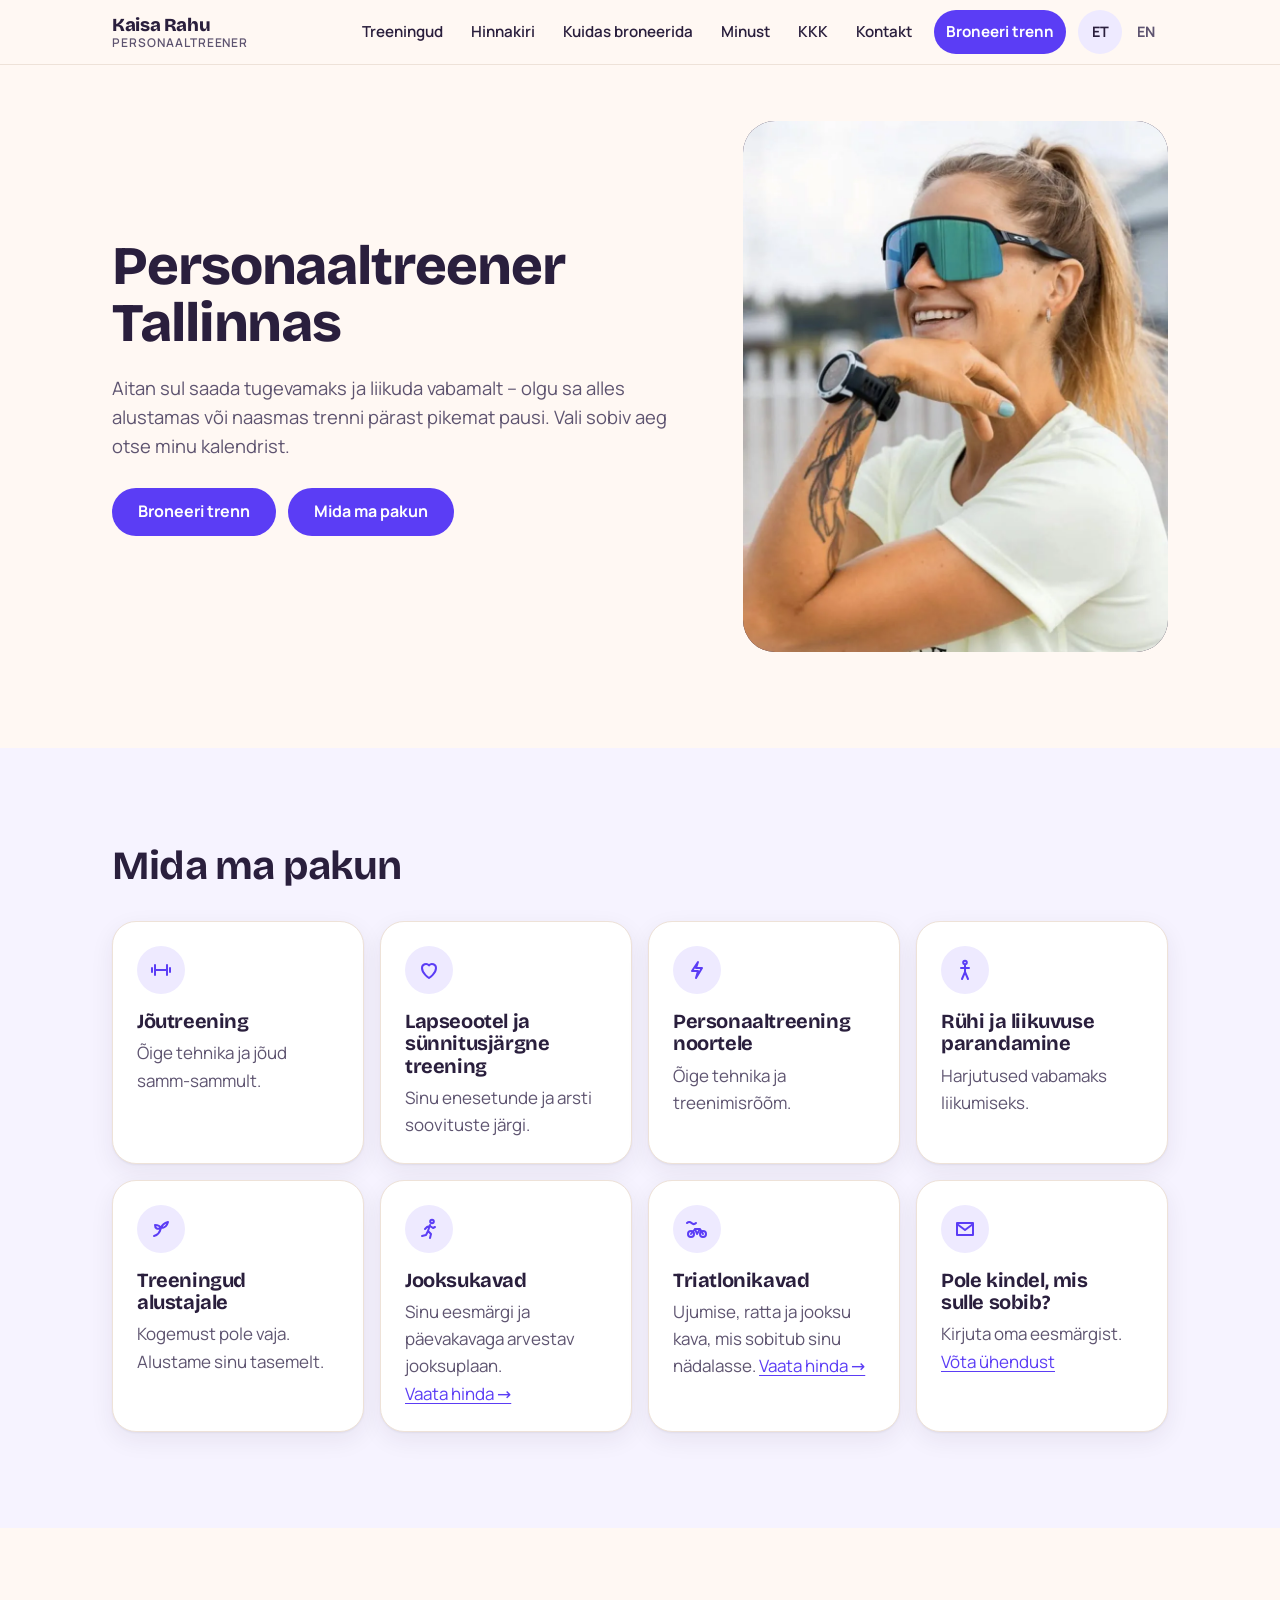
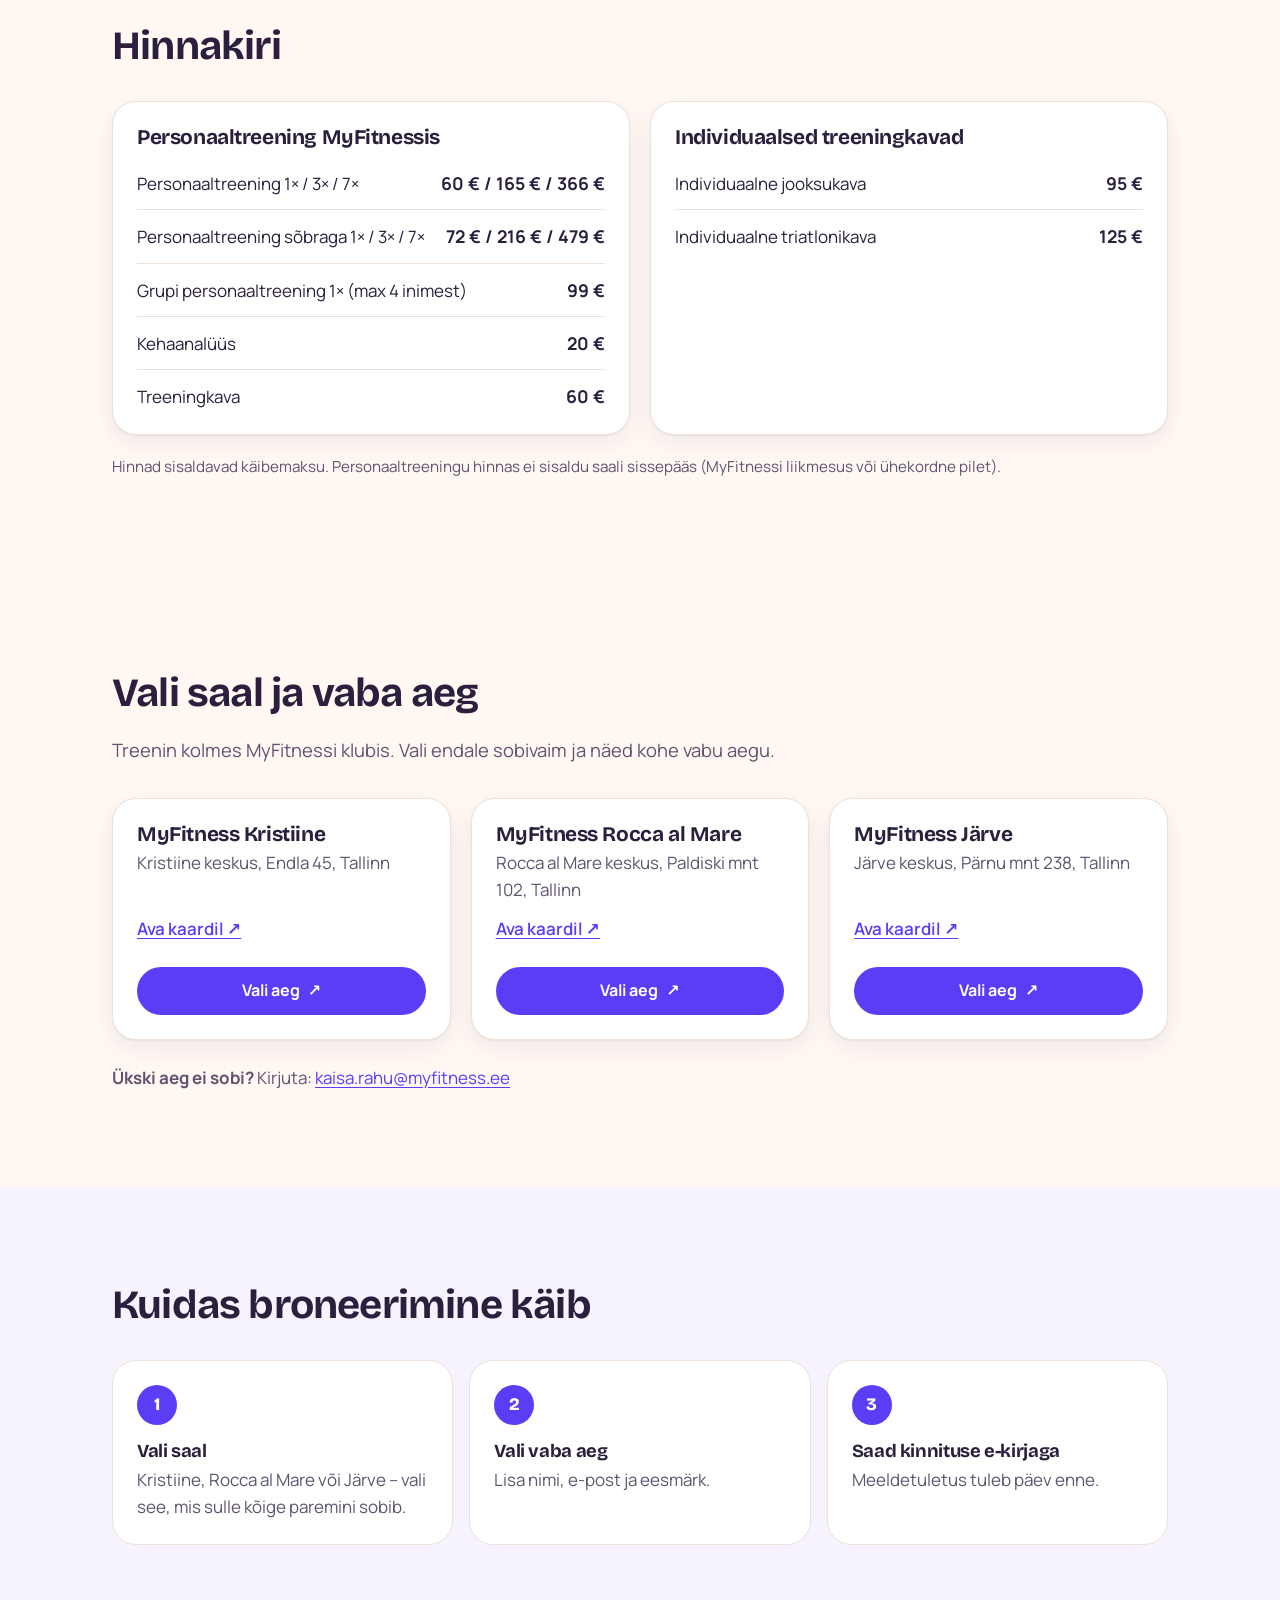
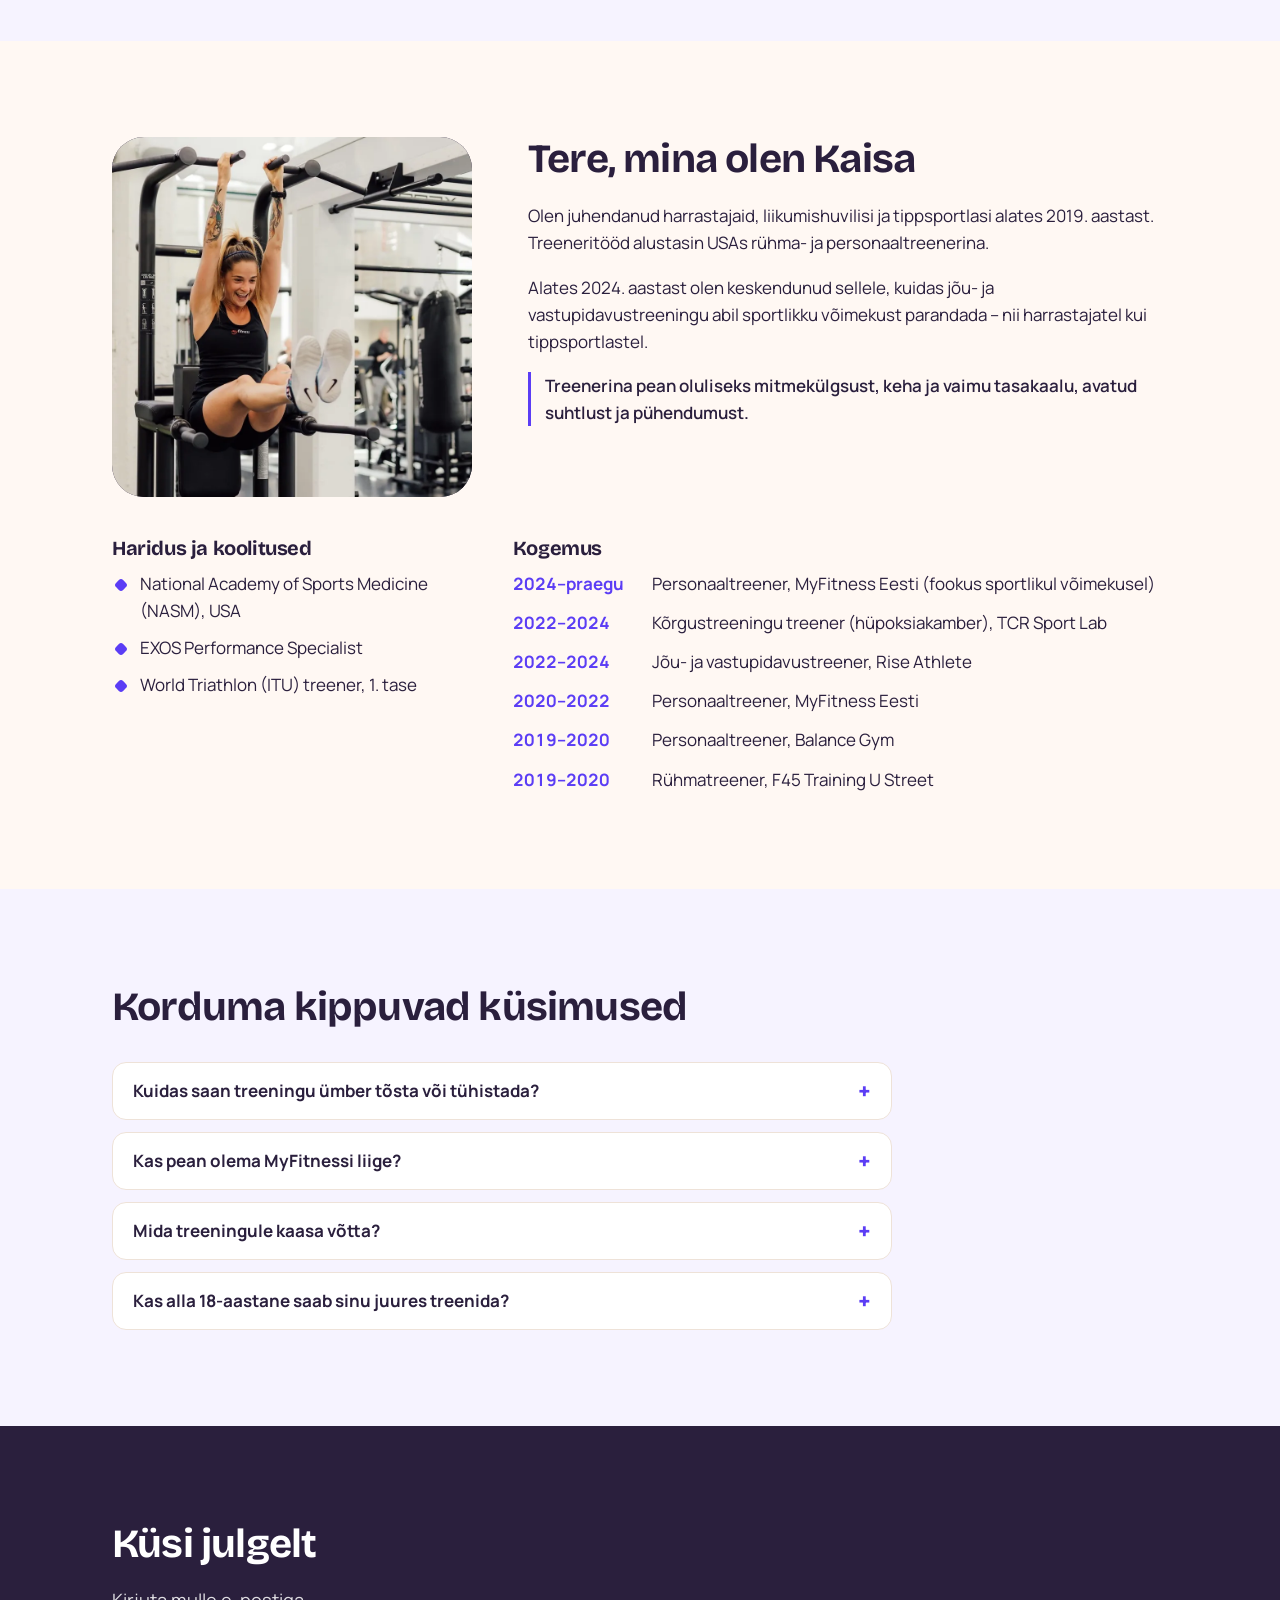
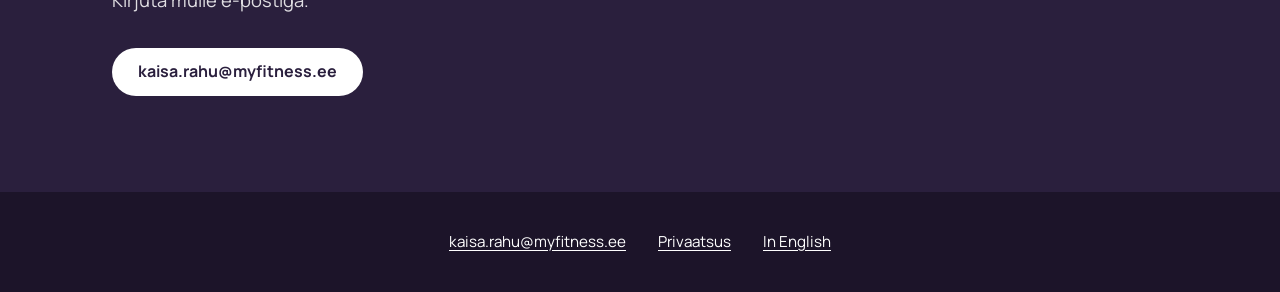
==== index.html @ a3df38f6 "Price list: VAT and gym entry note Co-Authored-By: Claude Opus 5.5 <noreply@anthropic.com>" ====
<!doctype html>
<html lang="et" class="no-js">
<head>
  <meta charset="utf-8">
  <meta name="viewport" content="width=device-width, initial-scale=1">
  <title>Personaaltreener Tallinnas – Kaisa Rahu | Kristiine, Rocca al Mare, Järve</title>
  <meta name="description" content="Personaaltreening Tallinnas MyFitness Kristiine, Rocca al Mare ja Järve klubis: jõutreening, sünnitusjärgne trenn, rüht ja liikuvus. Broneeri aeg veebis.">
  <link rel="canonical" href="https://kaisarahu.ee/">
  <link rel="alternate" hreflang="et" href="https://kaisarahu.ee/">
  <link rel="alternate" hreflang="en" href="https://kaisarahu.ee/en/">
  <link rel="alternate" hreflang="x-default" href="https://kaisarahu.ee/">
  <!-- TODO #11: domain not confirmed. Replace https://kaisarahu.ee everywhere (see CLAUDE.md). -->

  <meta property="og:type" content="website">
  <meta property="og:locale" content="et_EE">
  <meta property="og:locale:alternate" content="en_GB">
  <meta property="og:site_name" content="Kaisa Rahu – personaaltreener">
  <meta property="og:title" content="Personaaltreener Tallinnas – Kaisa Rahu">
  <meta property="og:description" content="Personaaltreening MyFitness Kristiine, Rocca al Mare ja Järve klubis. Vali saal ja broneeri vaba aeg veebis.">
  <meta property="og:url" content="https://kaisarahu.ee/">
  <meta property="og:image" content="https://kaisarahu.ee/assets/img/og-image.png">
  <meta property="og:image:width" content="1200">
  <meta property="og:image:height" content="630">
  <meta property="og:image:alt" content="Kaisa Rahu – personaaltreener Tallinnas">
  <meta name="twitter:card" content="summary_large_image">
  <meta name="twitter:title" content="Personaaltreener Tallinnas – Kaisa Rahu">
  <meta name="twitter:description" content="Personaaltreening MyFitness Kristiine, Rocca al Mare ja Järve klubis. Vali saal ja broneeri vaba aeg veebis.">
  <meta name="twitter:image" content="https://kaisarahu.ee/assets/img/og-image.png">

  <link rel="icon" href="assets/img/favicon.svg" type="image/svg+xml">
  <link rel="apple-touch-icon" href="assets/img/apple-touch-icon.png">
  <meta name="theme-color" content="#fff8f3">

  <link rel="preload" href="assets/fonts/bricolage-grotesque-latin-wght-normal.woff2" as="font" type="font/woff2" crossorigin>
  <link rel="preload" href="assets/fonts/manrope-latin-wght-normal.woff2" as="font" type="font/woff2" crossorigin>
  <link rel="stylesheet" href="assets/css/style.css">
  <script src="assets/js/main.js" defer></script>

  <script type="application/ld+json">
  {
    "@context": "https://schema.org",
    "@graph": [
      {
        "@type": "WebSite",
        "@id": "https://kaisarahu.ee/#website",
        "url": "https://kaisarahu.ee/",
        "name": "Kaisa Rahu – personaaltreener",
        "inLanguage": [
          "et",
          "en"
        ],
        "publisher": {
          "@id": "https://kaisarahu.ee/#person"
        }
      },
      {
        "@type": "WebPage",
        "@id": "https://kaisarahu.ee/#webpage",
        "url": "https://kaisarahu.ee/",
        "name": "Personaaltreener Tallinnas – Kaisa Rahu",
        "description": "Personaaltreening Tallinnas MyFitness Kristiine, Rocca al Mare ja Järve klubis. Broneeri vaba aeg veebis.",
        "inLanguage": "et",
        "isPartOf": {
          "@id": "https://kaisarahu.ee/#website"
        },
        "about": {
          "@id": "https://kaisarahu.ee/#person"
        },
        "mainEntity": {
          "@id": "https://kaisarahu.ee/#service"
        }
      },
      {
        "@type": "Person",
        "@id": "https://kaisarahu.ee/#person",
        "name": "Kaisa Rahu",
        "jobTitle": "Personaaltreener",
        "url": "https://kaisarahu.ee/",
        "email": "kaisa.rahu@myfitness.ee",
        "sameAs": [
          "https://www.instagram.com/kaisarahu"
        ],
        "workLocation": [
          {
            "@id": "https://kaisarahu.ee/#place-kristiine"
          },
          {
            "@id": "https://kaisarahu.ee/#place-rocca"
          },
          {
            "@id": "https://kaisarahu.ee/#place-jarve"
          }
        ]
      },
      {
        "@type": "Service",
        "@id": "https://kaisarahu.ee/#service",
        "name": "Personaaltreening",
        "serviceType": "Personaaltreening",
        "provider": {
          "@id": "https://kaisarahu.ee/#person"
        },
        "areaServed": {
          "@type": "City",
          "name": "Tallinn"
        },
        "availableLanguage": [
          "et",
          "en"
        ],
        "offers": [
          {
            "@type": "Offer",
            "name": "Personaaltreening – MyFitness Kristiine",
            "url": "https://cal.eu/kaisarahu/kristiine-pt",
            "availableAtOrFrom": {
              "@id": "https://kaisarahu.ee/#place-kristiine"
            }
          },
          {
            "@type": "Offer",
            "name": "Personaaltreening – MyFitness Rocca al Mare",
            "url": "https://cal.eu/kaisarahu/rocca-pt",
            "availableAtOrFrom": {
              "@id": "https://kaisarahu.ee/#place-rocca"
            }
          },
          {
            "@type": "Offer",
            "name": "Personaaltreening – MyFitness Järve",
            "url": "https://cal.eu/kaisarahu/jarve-pt",
            "availableAtOrFrom": {
              "@id": "https://kaisarahu.ee/#place-jarve"
            }
          }
        ]
      },
      {
        "@type": "Place",
        "@id": "https://kaisarahu.ee/#place-kristiine",
        "name": "MyFitness Kristiine",
        "address": {
          "@type": "PostalAddress",
          "streetAddress": "Endla 45",
          "addressLocality": "Tallinn",
          "addressCountry": "EE"
        }
      },
      {
        "@type": "Place",
        "@id": "https://kaisarahu.ee/#place-rocca",
        "name": "MyFitness Rocca al Mare",
        "address": {
          "@type": "PostalAddress",
          "streetAddress": "Paldiski mnt 102",
          "addressLocality": "Tallinn",
          "addressCountry": "EE"
        }
      },
      {
        "@type": "Place",
        "@id": "https://kaisarahu.ee/#place-jarve",
        "name": "MyFitness Järve",
        "address": {
          "@type": "PostalAddress",
          "streetAddress": "Pärnu mnt 238",
          "addressLocality": "Tallinn",
          "addressCountry": "EE"
        }
      }
    ]
  }
  </script>
</head>
<body>
  <a class="skip-link" href="#sisu">Liigu sisu juurde</a>

  <header class="site-header">
    <div class="wrap header-inner">
      <!-- TODO #3: brand name / logo not confirmed. Text logo is a placeholder. -->
      <a class="logo" href="./">Kaisa Rahu<span>personaaltreener</span></a>

      <button class="nav-toggle" type="button" aria-expanded="false" aria-controls="site-nav">
        <span class="nav-toggle-bars" aria-hidden="true"></span>
        <span>Menüü</span>
      </button>

      <nav id="site-nav" class="site-nav" aria-label="Põhimenüü">
        <ul>
          <li><a href="#treeningud">Treeningud</a></li>
          <li><a href="#hinnakiri">Hinnakiri</a></li>
          <li><a href="#kuidas">Kuidas broneerida</a></li>
          <li><a href="#minust">Minust</a></li>
          <li><a href="#kkk">KKK</a></li>
          <li><a href="#kontakt">Kontakt</a></li>
          <li><a class="nav-cta" href="#asukohad">Broneeri trenn</a></li>
        </ul>
      </nav>

      <div class="lang" role="group" aria-label="Keel">
        <span aria-current="true" lang="et" title="Eesti keeles">ET</span>
        <a href="en/" lang="en" hreflang="en" title="In English">EN</a>
      </div>
    </div>
  </header>

  <main id="sisu">
    <!-- ===== Hero ===== -->
    <section class="hero" aria-labelledby="hero-title">
      <div class="wrap hero-grid">
        <div class="hero-text">
          <!-- TODO: H1 variant to be confirmed by Kaisa (shortened variant in use; gym names appear in the locations section). -->
          <h1 id="hero-title">Personaaltreener Tallinnas</h1>
          <p class="lead">Aitan sul saada tugevamaks ja liikuda vabamalt – olgu sa alles alustamas või naasmas trenni pärast pikemat pausi. Vali sobiv aeg otse minu kalendrist.</p>
          <div class="hero-actions">
            <a class="btn btn-primary" href="#asukohad">Broneeri trenn</a>
            <a class="btn btn-primary" href="#treeningud">Mida ma pakun</a>
          </div>
        </div>

        <!-- TODO #6: Kaisa's own photo with usage rights (never MyFitness photos). When ready, replace the placeholder with:
             <img src="assets/img/kaisa-hero.webp" srcset="assets/img/kaisa-hero-480.webp 480w, assets/img/kaisa-hero-880.webp 880w"
                  sizes="(min-width: 900px) 440px, 100vw" width="880" height="1100" fetchpriority="high"
                  alt="Kaisa Rahu jõusaalis"> -->
        <!-- TEMP: photo from Kaisa's Instagram, published on the test site at the site owner's request. Rights not formally cleared: replace with a rights-cleared photo before launch (TODO #6). -->
        <div class="photo-frame">
          <img src="assets/img/kaisa-hero.webp" width="880" height="1100" alt="Kaisa Rahu" fetchpriority="high">
        </div>
      </div>
    </section>

    <!-- ===== Specialties ===== -->
    <section id="treeningud" class="section section-alt" aria-labelledby="treeningud-title">
      <div class="wrap">
        <div class="section-head">
          <h2 id="treeningud-title">Mida ma pakun</h2>
        </div>

        <ul class="cards">
          <li class="card">
            <span class="card-icon" aria-hidden="true">
              <svg viewBox="0 0 24 24" fill="none" stroke="currentColor" stroke-width="2" stroke-linecap="round" stroke-linejoin="round"><path d="M6 7v10M18 7v10M3 10v4M21 10v4M6 12h12"/></svg>
            </span>
            <h3>Jõutreening</h3>
            <p>Õige tehnika ja jõud samm-sammult.</p>
          </li>
          <li class="card">
            <span class="card-icon" aria-hidden="true">
              <svg viewBox="0 0 24 24" fill="none" stroke="currentColor" stroke-width="2" stroke-linecap="round" stroke-linejoin="round"><path d="M12 20s-7-4.4-7-10a4 4 0 0 1 7-2.6A4 4 0 0 1 19 10c0 5.6-7 10-7 10z"/></svg>
            </span>
            <h3>Lapseootel ja sünnitusjärgne treening</h3>
            <p>Sinu enesetunde ja arsti soovituste järgi.</p>
          </li>
          <li class="card">
            <span class="card-icon" aria-hidden="true">
              <svg viewBox="0 0 24 24" fill="none" stroke="currentColor" stroke-width="2" stroke-linecap="round" stroke-linejoin="round"><path d="M13 4l-2 6h6l-6 10 2-7H7z"/></svg>
            </span>
            <h3>Personaaltreening noortele</h3>
            <p>Õige tehnika ja treenimisrõõm.</p>
          </li>
          <li class="card">
            <span class="card-icon" aria-hidden="true">
              <svg viewBox="0 0 24 24" fill="none" stroke="currentColor" stroke-width="2" stroke-linecap="round" stroke-linejoin="round"><circle cx="12" cy="4.5" r="1.8"/><path d="M12 7v7M8 10h8M9 21l3-7 3 7"/></svg>
            </span>
            <h3>Rühi ja liikuvuse parandamine</h3>
            <p>Harjutused vabamaks liikumiseks.</p>
          </li>
          <li class="card">
            <span class="card-icon" aria-hidden="true">
              <svg viewBox="0 0 24 24" fill="none" stroke="currentColor" stroke-width="2" stroke-linecap="round" stroke-linejoin="round"><path d="M5 19c4-1 6-4 7-8M12 11c1-3 3-5 7-6-1 4-3 6-7 6zM12 11c-1-2-3-3-6-3 0 3 2 5 6 3"/></svg>
            </span>
            <h3>Treeningud alustajale</h3>
            <p>Kogemust pole vaja. Alustame sinu tasemelt.</p>
          </li>
          <!-- CHECK: plan details (length, format, how it's delivered) to confirm with Kaisa -->
          <li class="card">
            <span class="card-icon" aria-hidden="true">
              <svg viewBox="0 0 24 24" fill="none" stroke="currentColor" stroke-width="2" stroke-linecap="round" stroke-linejoin="round"><circle cx="15" cy="4.5" r="1.8"/><path d="M13 8l-2 6M13 9l3 2 2-1M13 9l-3 1-2 2M11 14l3 3-1 4M11 14l-2 4-4 1"/></svg>
            </span>
            <h3>Jooksukavad</h3>
            <p>Sinu eesmärgi ja päevakavaga arvestav jooksuplaan. <a href="#hinnakiri">Vaata hinda →</a></p>
          </li>
          <li class="card">
            <span class="card-icon" aria-hidden="true">
              <svg viewBox="0 0 24 24" fill="none" stroke="currentColor" stroke-width="2" stroke-linecap="round" stroke-linejoin="round"><path d="M2 6c1.5-1.5 3-1.5 4.5 0s3 1.5 4.5 0"/><circle cx="6" cy="17" r="3"/><circle cx="18" cy="17" r="3"/><path d="M6 17l4-5h5l3 5M10 12l2 5M12 17l3-5"/></svg>
            </span>
            <h3>Triatlonikavad</h3>
            <p>Ujumise, ratta ja jooksu kava, mis sobitub sinu nädalasse. <a href="#hinnakiri">Vaata hinda →</a></p>
          </li>
          <li class="card">
            <span class="card-icon" aria-hidden="true">
              <svg viewBox="0 0 24 24" fill="none" stroke="currentColor" stroke-width="2" stroke-linecap="round" stroke-linejoin="round"><path d="M4 6h16v12H4z"/><path d="M4 7l8 6 8-6"/></svg>
            </span>
            <h3>Pole kindel, mis sulle sobib?</h3>
            <p>Kirjuta oma eesmärgist. <a href="#kontakt">Võta ühendust</a></p>
          </li>
        </ul>
      </div>
    </section>

    <!-- ===== Price list ===== -->
    <section id="hinnakiri" class="section" aria-labelledby="hinnakiri-title">
      <div class="wrap">
        <div class="section-head">
          <h2 id="hinnakiri-title">Hinnakiri</h2>
        </div>

        <div class="prices">
          <article class="price-card" aria-labelledby="hinnakiri-pt">
            <h3 id="hinnakiri-pt">Personaaltreening MyFitnessis</h3>
            <dl class="price-list">
              <div><dt>Personaaltreening 1× / 3× / 7×</dt><dd><strong>60 € / 165 € / 366 €</strong></dd></div>
              <div><dt>Personaaltreening sõbraga 1× / 3× / 7×</dt><dd><strong>72 € / 216 € / 479 €</strong></dd></div>
              <div><dt>Grupi personaaltreening 1× (max 4 inimest)</dt><dd><strong>99 €</strong></dd></div>
              <div><dt>Kehaanalüüs</dt><dd><strong>20 €</strong></dd></div>
              <div><dt>Treeningkava</dt><dd><strong>60 €</strong></dd></div>
            </dl>
            <!-- TODO: confirm "sõbraga" / "with a friend" price is the total for both people -->
            <!-- TODO: add "Toitumisnõustamine" (nutrition counselling) only if Kaisa holds a nutrition qualification -->
          </article>

          <article class="price-card" aria-labelledby="hinnakiri-plans">
            <h3 id="hinnakiri-plans">Individuaalsed treeningkavad</h3>
            <dl class="price-list">
              <div><dt>Individuaalne jooksukava</dt><dd><strong>95 €</strong></dd></div>
              <div><dt>Individuaalne triatlonikava</dt><dd><strong>125 €</strong></dd></div>
            </dl>
            <!-- TODO: confirm plan length/what's included -->
          </article>
        </div>
        <p class="price-note">Hinnad sisaldavad käibemaksu. Personaaltreeningu hinnas ei sisaldu saali sissepääs (MyFitnessi liikmesus või ühekordne pilet).</p>
      </div>
    </section>

    <!-- ===== Locations / booking ===== -->
    <section id="asukohad" class="section" aria-labelledby="asukohad-title">
      <div class="wrap">
        <div class="section-head">
          <h2 id="asukohad-title">Vali saal ja vaba aeg</h2>
          <p class="lead">Treenin kolmes MyFitnessi klubis. Vali endale sobivaim ja näed kohe vabu aegu.</p>
        </div>

        <div class="gyms">
          <!-- Gym: Kristiine -->
          <article class="gym" aria-labelledby="gym-kristiine">
            <h3 id="gym-kristiine">MyFitness Kristiine</h3>
            <!-- TODO #12: verify address against the MyFitness club page. -->
            <p class="gym-addr">Kristiine keskus, Endla 45, Tallinn</p>
            <a class="gym-map" href="https://www.google.com/maps/search/?api=1&amp;query=MyFitness%20Kristiine%2C%20Endla%2045%2C%20Tallinn" target="_blank" rel="noopener">Ava kaardil<span class="visually-hidden"> (avaneb uuel vahelehel)</span>&nbsp;↗</a>
            <div class="gym-cta">
              <!-- TODO #8: Cal.com username + event slug -->
              <a class="btn btn-primary btn-ext" href="https://cal.eu/kaisarahu/kristiine-pt" target="_blank" rel="noopener">Vali aeg<span class="visually-hidden"> – MyFitness Kristiine (avaneb uuel vahelehel)</span></a>
            </div>
          </article>

          <!-- Gym: Rocca al Mare -->
          <article class="gym" aria-labelledby="gym-rocca">
            <h3 id="gym-rocca">MyFitness Rocca al Mare</h3>
            <!-- TODO #12: verify address against the MyFitness club page. -->
            <p class="gym-addr">Rocca al Mare keskus, Paldiski mnt 102, Tallinn</p>
            <a class="gym-map" href="https://www.google.com/maps/search/?api=1&amp;query=MyFitness%20Rocca%20al%20Mare%2C%20Paldiski%20mnt%20102%2C%20Tallinn" target="_blank" rel="noopener">Ava kaardil<span class="visually-hidden"> (avaneb uuel vahelehel)</span>&nbsp;↗</a>
            <div class="gym-cta">
              <!-- TODO #8: Cal.com username + event slug -->
              <a class="btn btn-primary btn-ext" href="https://cal.eu/kaisarahu/rocca-pt" target="_blank" rel="noopener">Vali aeg<span class="visually-hidden"> – MyFitness Rocca al Mare (avaneb uuel vahelehel)</span></a>
            </div>
          </article>
          <!-- Gym: Järve -->
          <article class="gym" aria-labelledby="gym-jarve">
            <h3 id="gym-jarve">MyFitness Järve</h3>
            <!-- TODO #12: verify address against the MyFitness club page. -->
            <p class="gym-addr">Järve keskus, Pärnu mnt 238, Tallinn</p>
            <a class="gym-map" href="https://www.google.com/maps/search/?api=1&amp;query=MyFitness%20J%C3%A4rve%2C%20P%C3%A4rnu%20mnt%20238%2C%20Tallinn" target="_blank" rel="noopener">Ava kaardil<span class="visually-hidden"> (avaneb uuel vahelehel)</span>&nbsp;↗</a>
            <div class="gym-cta">
              <!-- TODO #8: Cal.com username + event slug -->
              <a class="btn btn-primary btn-ext" href="https://cal.eu/kaisarahu/jarve-pt" target="_blank" rel="noopener">Vali aeg<span class="visually-hidden"> – MyFitness Järve (avaneb uuel vahelehel)</span></a>
            </div>
          </article>
        </div>

        <p class="booking-fallback"><strong>Ükski aeg ei sobi?</strong> Kirjuta: <a href="mailto:kaisa.rahu@myfitness.ee">kaisa.rahu@myfitness.ee</a></p>
      </div>
    </section>

    <!-- ===== How booking works ===== -->
    <section id="kuidas" class="section section-alt" aria-labelledby="kuidas-title">
      <div class="wrap">
        <div class="section-head">
          <h2 id="kuidas-title">Kuidas broneerimine käib</h2>
        </div>
        <ol class="steps">
          <li>
            <h3>Vali saal</h3>
            <p>Kristiine, Rocca al Mare või Järve – vali see, mis sulle kõige paremini sobib.</p>
          </li>
          <li>
            <h3>Vali vaba aeg</h3>
            <p>Lisa nimi, e-post ja eesmärk.</p>
          </li>
          <li>
            <h3>Saad kinnituse e-kirjaga</h3>
            <p>Meeldetuletus tuleb päev enne.</p>
          </li>
        </ol>
      </div>
    </section>

    <!-- ===== About ===== -->
    <section id="minust" class="section" aria-labelledby="minust-title">
      <div class="wrap about-grid">
        <!-- TODO #6: Kaisa's own portrait (webp, width/height set, loading="lazy" is fine here). -->
        <!-- TEMP: photo from Kaisa's Instagram, published on the test site at the site owner's request. Rights not formally cleared: replace with a rights-cleared photo before launch (TODO #6). -->
        <div class="photo-frame">
          <img src="assets/img/kaisa-about.webp" width="880" height="1100" alt="Kaisa Rahu jõusaalis" loading="lazy">
        </div>
        <div>
          <h2 id="minust-title">Tere, mina olen Kaisa</h2>
          <!-- TODO #1: bio adapted from Kaisa's text, awaiting her approval -->
          <p>Olen juhendanud harrastajaid, liikumishuvilisi ja tippsportlasi alates 2019. aastast. Treeneritööd alustasin USAs rühma- ja personaaltreenerina.</p>
          <p>Alates 2024. aastast olen keskendunud sellele, kuidas jõu- ja vastupidavustreeningu abil sportlikku võimekust parandada – nii harrastajatel kui tippsportlastel.</p>
          <p class="about-values">Treenerina pean oluliseks mitmekülgsust, keha ja vaimu tasakaalu, avatud suhtlust ja pühendumust.</p>
        </div>
        <div class="about-details">
          <div>
            <h3>Haridus ja koolitused</h3>
            <ul class="about-list">
              <li>National Academy of Sports Medicine (NASM), USA <!-- CHECK: exact certification name, e.g. NASM-CPT --></li>
              <li>EXOS Performance Specialist</li>
              <li>World Triathlon (ITU) treener, 1. tase</li>
            </ul>
          </div>
          <div>
            <h3>Kogemus</h3>
            <ol class="xp">
              <li><strong>2024–praegu</strong> <span>Personaaltreener, MyFitness Eesti (fookus sportlikul võimekusel)</span></li>
              <li><strong>2022–2024</strong> <span>Kõrgustreeningu treener (hüpoksiakamber), TCR Sport Lab</span> <!-- CHECK TERM: kõrgustreening --></li>
              <li><strong>2022–2024</strong> <span>Jõu- ja vastupidavustreener, Rise Athlete</span></li>
              <li><strong>2020–2022</strong> <span>Personaaltreener, MyFitness Eesti</span></li>
              <li><strong>2019–2020</strong> <span>Personaaltreener, Balance Gym</span></li>
              <li><strong>2019–2020</strong> <span>Rühmatreener, F45 Training U Street</span></li>
            </ol>
          </div>
        </div>
      </div>
    </section>

    <!-- ===== FAQ ===== -->
    <section id="kkk" class="section section-alt" aria-labelledby="kkk-title">
      <div class="wrap">
        <div class="section-head">
          <h2 id="kkk-title">Korduma kippuvad küsimused</h2>
        </div>
        <div class="faq">
          <details>
            <summary>Kuidas saan treeningu ümber tõsta või tühistada?</summary>
            <div class="answer">
              <p>Kinnituskirja lingi kaudu, vähemalt 24 tundi ette.</p>
            </div>
          </details>
          <details>
            <summary>Kas pean olema MyFitnessi liige?</summary>
            <div class="answer">
              <p>Saali sisenemiseks on vaja liikmesust või ühekordset külastuspiletit.</p>
            </div>
          </details>
          <details>
            <summary>Mida treeningule kaasa võtta?</summary>
            <div class="answer">
              <!-- CHECK TERM: "sisejalanõud" – confirm with Kaisa what clients need to bring. -->
              <p>Treeningriided, puhtad sisejalanõud, joogipudel ja rätik.</p>
            </div>
          </details>
          <details>
            <summary>Kas alla 18-aastane saab sinu juures treenida?</summary>
            <div class="answer">
              <!-- TODO: check MyFitness age rules for under-18 gym entry. -->
              <p>Jah. Broneeringu teeb lapsevanem või eestkostja.</p>
            </div>
          </details>
        </div>
      </div>
    </section>

    <!-- ===== Contact ===== -->
    <section id="kontakt" class="section contact" aria-labelledby="kontakt-title">
      <div class="wrap">
        <div class="section-head">
          <h2 id="kontakt-title">Küsi julgelt</h2>
          <p class="lead">Kirjuta mulle e-postiga.</p>
        </div>
        <ul class="contact-links">
          <li><a class="btn btn-light" href="mailto:kaisa.rahu@myfitness.ee">kaisa.rahu@myfitness.ee</a></li>
        </ul>
      </div>
    </section>
  </main>

  <footer class="site-footer">
    <div class="wrap">
      <ul class="footer-links">
        <li><a href="mailto:kaisa.rahu@myfitness.ee">kaisa.rahu@myfitness.ee</a></li>
        <li><a href="privaatsus/">Privaatsus</a></li>
        <li><a href="en/" lang="en" hreflang="en">In English</a></li>
      </ul>
    </div>
  </footer>
</body>
</html>
---- assets/css/style.css ----
/* Kaisa Rahu – personaaltreener. Plain CSS, mobile first. */

/* ---------- Fonts (self-hosted, OFL) ---------- */
@font-face {
  font-family: "Manrope";
  font-style: normal;
  font-display: swap;
  font-weight: 200 800;
  src: url("../fonts/manrope-latin-ext-wght-normal.woff2") format("woff2-variations");
  unicode-range: U+0100-02BA, U+02BD-02C5, U+02C7-02CC, U+02CE-02D7, U+02DD-02FF, U+0304, U+0308, U+0329, U+1D00-1DBF, U+1E00-1E9F, U+1EF2-1EFF, U+2020, U+20A0-20AB, U+20AD-20C0, U+2113, U+2C60-2C7F, U+A720-A7FF;
}
@font-face {
  font-family: "Manrope";
  font-style: normal;
  font-display: swap;
  font-weight: 200 800;
  src: url("../fonts/manrope-latin-wght-normal.woff2") format("woff2-variations");
  unicode-range: U+0000-00FF, U+0131, U+0152-0153, U+02BB-02BC, U+02C6, U+02DA, U+02DC, U+0304, U+0308, U+0329, U+2000-206F, U+20AC, U+2122, U+2191, U+2193, U+2212, U+2215, U+FEFF, U+FFFD;
}
@font-face {
  font-family: "Bricolage Grotesque";
  font-style: normal;
  font-display: swap;
  font-weight: 200 800;
  src: url("../fonts/bricolage-grotesque-latin-ext-wght-normal.woff2") format("woff2-variations");
  unicode-range: U+0100-02BA, U+02BD-02C5, U+02C7-02CC, U+02CE-02D7, U+02DD-02FF, U+0304, U+0308, U+0329, U+1D00-1DBF, U+1E00-1E9F, U+1EF2-1EFF, U+2020, U+20A0-20AB, U+20AD-20C0, U+2113, U+2C60-2C7F, U+A720-A7FF;
}
@font-face {
  font-family: "Bricolage Grotesque";
  font-style: normal;
  font-display: swap;
  font-weight: 200 800;
  src: url("../fonts/bricolage-grotesque-latin-wght-normal.woff2") format("woff2-variations");
  unicode-range: U+0000-00FF, U+0131, U+0152-0153, U+02BB-02BC, U+02C6, U+02DA, U+02DC, U+0304, U+0308, U+0329, U+2000-206F, U+20AC, U+2122, U+2191, U+2193, U+2212, U+2215, U+FEFF, U+FFFD;
}

/* ---------- Tokens ---------- */
:root {
  --bg: #fff8f3;
  --bg-alt: #f6f3ff;
  --surface: #ffffff;
  --ink: #2a1f3d;
  --muted: #5e5470;
  --line: #eee2d8;
  --violet: #5b3df5;       /* the only accent. White text on violet: AA */
  --violet-hover: #4a2fd9;
  --violet-tint: #eeeaff;
  --plum: #2a1f3d;
  --plum-dark: #1c1429;
  --plum-soft: #4b3b78;    /* photo placeholder gradient end only */
  --focus: #2a1f3d;        /* differs from the button colour */

  --font-body: "Manrope", system-ui, -apple-system, "Segoe UI", Roboto, sans-serif;
  --font-head: "Bricolage Grotesque", system-ui, -apple-system, "Segoe UI", Roboto, sans-serif;

  --radius: 24px;
  --radius-sm: 14px;
  --radius-photo: 32px;
  --wrap: 1120px;
  --gutter: 20px;
  --header-h: 64px;
  --shadow: 0 1px 2px rgb(42 31 61 / 6%), 0 8px 24px rgb(42 31 61 / 7%);
}

/* ---------- Base ---------- */
*, *::before, *::after { box-sizing: border-box; }
html { -webkit-text-size-adjust: 100%; scroll-behavior: smooth; scroll-padding-top: calc(var(--header-h) + 12px); }
@media (prefers-reduced-motion: reduce) { html { scroll-behavior: auto; } *, *::before, *::after { transition: none !important; } }
body {
  margin: 0;
  background: var(--bg);
  color: var(--ink);
  font-family: var(--font-body);
  font-size: 1.0625rem;
  line-height: 1.6;
  text-rendering: optimizeLegibility;
}
img { max-width: 100%; height: auto; display: block; }
a { color: var(--violet); text-underline-offset: 3px; }
a:hover { color: var(--violet-hover); }
h1, h2, h3 { font-family: var(--font-head); font-weight: 700; line-height: 1.12; letter-spacing: -0.02em; margin: 0 0 .5em; text-wrap: balance; }
h1 { font-size: clamp(2.1rem, 6.6vw, 3.4rem); font-weight: 800; line-height: 1.05; }
h2 { font-size: clamp(1.7rem, 4.5vw, 2.5rem); }
h3 { font-size: 1.25rem; }
p { margin: 0 0 1em; }
ul, ol { margin: 0; padding: 0; }

:focus-visible { outline: 3px solid var(--focus); outline-offset: 3px; border-radius: 4px; }

.wrap { width: 100%; max-width: var(--wrap); margin-inline: auto; padding-inline: var(--gutter); }
.visually-hidden { position: absolute !important; width: 1px; height: 1px; padding: 0; margin: -1px; overflow: hidden; clip: rect(0 0 0 0); white-space: nowrap; border: 0; }
.skip-link { position: absolute; left: 12px; top: -60px; z-index: 100; background: var(--ink); color: #fff; padding: 10px 16px; border-radius: var(--radius-sm); }
.skip-link:focus { top: 12px; color: #fff; }

/* Placeholder marker for open items */
.ph { outline: 2px dashed #c9a227; outline-offset: 2px; background: #fff8dc; border-radius: 4px; padding: 0 .2em; }

/* ---------- Buttons ---------- */
.btn {
  display: inline-flex; align-items: center; justify-content: center; gap: .5em;
  min-height: 48px; padding: 12px 24px;
  border-radius: 999px; border: 2px solid transparent;
  font: 700 1rem/1.2 var(--font-body); text-decoration: none; cursor: pointer;
  transition: background-color .15s, color .15s, border-color .15s, transform .15s;
}
.btn-primary { background: var(--violet); color: #fff; }
.btn-primary:hover { background: var(--violet-hover); color: #fff; }
.btn-secondary { background: transparent; color: var(--violet); border-color: var(--violet); }
.btn-secondary:hover { background: var(--violet); color: #fff; }
.btn-ext::after { content: "↗"; font-weight: 700; }

/* ---------- Header ---------- */
.site-header {
  position: sticky; top: 0; z-index: 50;
  background: rgb(255 248 243 / 94%);
  backdrop-filter: saturate(1.4) blur(8px);
  border-bottom: 1px solid var(--line);
}
.header-inner { display: flex; align-items: center; gap: 12px; min-height: var(--header-h); }
.logo { font-family: var(--font-head); font-weight: 800; letter-spacing: -0.02em; font-size: 1.15rem; color: var(--ink); text-decoration: none; line-height: 1.1; margin-right: auto; padding-block: 8px; }
.logo span { display: block; font-family: var(--font-body); font-weight: 600; font-size: .75rem; letter-spacing: .08em; text-transform: uppercase; color: var(--muted); }

.lang { display: flex; gap: 2px; font-weight: 700; font-size: .9rem; }
.lang a, .lang span { display: inline-flex; align-items: center; justify-content: center; min-width: 44px; min-height: 44px; border-radius: 999px; text-decoration: none; }
.lang a { color: var(--muted); }
.lang a:hover { color: var(--ink); background: var(--violet-tint); }
.lang [aria-current] { color: var(--ink); background: var(--violet-tint); }

.nav-toggle {
  display: inline-flex; align-items: center; justify-content: center; gap: 8px;
  min-width: 44px; min-height: 44px; padding: 0 12px;
  border: 1px solid var(--line); border-radius: 999px; background: var(--surface);
  font: 700 .9rem var(--font-body); color: var(--ink); cursor: pointer;
}
.nav-toggle-bars, .nav-toggle-bars::before, .nav-toggle-bars::after { display: block; width: 18px; height: 2px; background: currentColor; border-radius: 2px; position: relative; }
.nav-toggle-bars::before, .nav-toggle-bars::after { content: ""; position: absolute; left: 0; }
.nav-toggle-bars { flex: none; }
.nav-toggle-bars::before { top: -6px; } .nav-toggle-bars::after { top: 6px; }

.site-nav { display: none; }
.site-nav.is-open {
  display: block; position: absolute; left: 0; right: 0; top: 100%;
  background: var(--bg); border-bottom: 1px solid var(--line); box-shadow: var(--shadow);
}
.site-nav ul { list-style: none; display: flex; flex-direction: column; padding: 8px var(--gutter) 16px; }
.site-nav a { display: flex; align-items: center; min-height: 48px; color: var(--ink); text-decoration: none; font-weight: 600; border-bottom: 1px solid var(--line); }
.site-nav li:last-child a { border-bottom: 0; }
.site-nav a:hover { color: var(--violet); }
/* Without JS the toggle is hidden and the nav shows as a scrollable row */
.no-js .nav-toggle { display: none; }
.no-js .site-nav { display: block; order: 10; width: 100%; overflow-x: auto; }
.no-js .site-nav ul { flex-direction: row; gap: 16px; padding: 0 0 8px; }
.no-js .header-inner { flex-wrap: wrap; }

@media (min-width: 900px) {
  .nav-toggle { display: none; }
  .site-nav, .no-js .site-nav { display: block; position: static; width: auto; order: 0; box-shadow: none; border: 0; background: none; overflow: visible; }
  .site-nav ul, .no-js .site-nav ul { flex-direction: row; gap: 4px; padding: 0; }
  .site-nav a { border: 0; min-height: 44px; padding: 0 12px; border-radius: 999px; font-size: .95rem; }
  .site-nav a:hover { background: var(--violet-tint); color: var(--ink); }
  .site-nav .nav-cta { background: var(--violet); color: #fff; font-weight: 700; margin-left: 6px; }
  .site-nav .nav-cta:hover { background: var(--violet-hover); color: #fff; }
}

/* ---------- Sections ---------- */
.section { padding-block: 64px; }
.section-alt { background: var(--bg-alt); }
.section-head { max-width: 680px; margin-bottom: 32px; }
.lead { font-size: 1.15rem; color: var(--muted); }

@media (min-width: 768px) { .section { padding-block: 96px; } :root { --gutter: 32px; } }

/* ---------- Hero ---------- */
.hero { padding-block: 32px 56px; }
.hero-grid { display: grid; gap: 32px; align-items: center; }
.hero h1 { margin-bottom: .4em; }
.hero .lead { max-width: 34em; margin-bottom: 1.4em; }
.hero-actions { display: flex; flex-wrap: wrap; gap: 12px; align-items: center; }

.photo-frame {
  position: relative; aspect-ratio: 4 / 5; width: 100%; max-width: 440px; margin-inline: auto;
  border-radius: var(--radius-photo); overflow: hidden; background: var(--plum);
}
.photo-frame img { width: 100%; height: 100%; object-fit: cover; object-position: 50% 20%; }
.photo-placeholder {
  display: flex; flex-direction: column; align-items: center; justify-content: center; gap: 8px;
  width: 100%; height: 100%; padding: 24px; text-align: center;
  background:
    radial-gradient(circle at 30% 20%, rgb(255 255 255 / 12%), transparent 55%),
    linear-gradient(160deg, var(--plum) 0%, var(--plum-soft) 100%);
  color: #fff; border: 2px dashed rgb(255 255 255 / 45%); border-radius: inherit;
}
.photo-placeholder .mono { font-family: var(--font-head); font-size: 4.5rem; font-weight: 800; letter-spacing: -0.02em; line-height: 1; }
.photo-placeholder small { font-size: .85rem; opacity: .85; }

@media (min-width: 900px) {
  .hero { padding-block: 56px 96px; }
  .hero-grid { grid-template-columns: 1.15fr .85fr; gap: 56px; }
}

/* ---------- Specialties ---------- */
.cards { list-style: none; display: grid; gap: 16px; }
.card { background: var(--surface); border: 1px solid var(--line); border-radius: var(--radius); padding: 24px; box-shadow: var(--shadow); }
.card h3 { margin-bottom: .35em; }
.card p { margin: 0; color: var(--muted); }
.card p a { white-space: nowrap; }
.card-icon { display: inline-flex; align-items: center; justify-content: center; width: 48px; height: 48px; border-radius: 50%; background: var(--violet-tint); color: var(--violet); margin-bottom: 16px; }
.card-icon svg { width: 24px; height: 24px; }
@media (min-width: 640px) { .cards { grid-template-columns: repeat(2, 1fr); } }
@media (min-width: 1100px) { .cards { grid-template-columns: repeat(4, 1fr); } }

/* ---------- Prices ---------- */
.prices { display: grid; gap: 16px; }
.price-card { display: flex; flex-direction: column; background: var(--surface); border: 1px solid var(--line); border-radius: var(--radius); padding: 24px 20px; box-shadow: var(--shadow); }
.price-card h3 { font-size: 1.3rem; margin-bottom: .4em; }
.price-list { margin: 0; }
.price-list div { display: flex; flex-direction: column; gap: 2px; padding: 12px 0; border-bottom: 1px solid var(--line); }
@media (min-width: 480px) { .price-list div { flex-direction: row; justify-content: space-between; align-items: baseline; gap: 16px; } }
.price-list div:last-child { border-bottom: 0; padding-bottom: 0; }
.price-list dd { margin: 0; white-space: nowrap; }
@media (min-width: 480px) { .price-list dd { text-align: right; } }
.price-list dd strong { font-size: 1.1rem; }
.price-note { margin: 20px 0 0; color: var(--muted); font-size: .95rem; }
@media (min-width: 800px) { .prices { grid-template-columns: repeat(2, minmax(0, 1fr)); gap: 20px; } .price-card { padding: 24px; } }

/* ---------- Locations ---------- */
.gyms { display: grid; gap: 16px; }
.gym { display: flex; flex-direction: column; background: var(--surface); border: 1px solid var(--line); border-radius: var(--radius); padding: 24px 20px; box-shadow: var(--shadow); }
.gym h3 { font-size: 1.3rem; margin-bottom: .15em; }
.gym-addr { color: var(--muted); margin-bottom: .2em; }
.gym-map { display: inline-flex; align-items: center; min-height: 44px; font-weight: 600; }
.gym-cta { margin-top: auto; padding-top: 16px; display: flex; flex-direction: column; gap: 8px; }
.gym-cta .btn { width: 100%; }
.booking-fallback { margin: 24px 0 0; color: var(--muted); }
@media (min-width: 1000px) {
  .gyms { grid-template-columns: repeat(3, 1fr); gap: 20px; }
  /* Subgrid lines up name, address, map link and button across the three cards */
  .gym { padding: 24px; display: grid; grid-row: span 4; grid-template-rows: subgrid; row-gap: 0; }
  .gym-map { justify-self: start; align-self: start; }
  .gym-cta { margin-top: 0; align-self: end; }
}

/* ---------- Steps ---------- */
.steps { list-style: none; counter-reset: step; display: grid; gap: 16px; }
.steps li { counter-increment: step; position: relative; padding: 24px 24px 24px 80px; background: var(--surface); border: 1px solid var(--line); border-radius: var(--radius); }
.steps li::before {
  content: counter(step); position: absolute; left: 24px; top: 22px;
  width: 40px; height: 40px; border-radius: 50%; display: grid; place-items: center;
  background: var(--violet); color: #fff; font: 800 1.1rem var(--font-head);
}
.steps h3 { margin-bottom: .25em; font-size: 1.15rem; }
.steps p { margin: 0; color: var(--muted); }
@media (min-width: 800px) {
  .steps { grid-template-columns: repeat(3, 1fr); }
  .steps li { padding: 80px 24px 24px; }
  .steps li::before { left: 24px; top: 24px; }
}

/* ---------- About ---------- */
.about-grid { display: grid; gap: 32px; }
.about-grid .photo-frame { aspect-ratio: 1 / 1; max-width: 360px; margin: 0; }
.about-values { color: var(--ink); font-weight: 600; border-left: 3px solid var(--violet); padding-left: 14px; }
.about-list { list-style: none; display: grid; gap: 10px; margin-top: 8px; }
.about-list li { padding-left: 28px; position: relative; }
.about-list li::before { content: ""; position: absolute; left: 4px; top: .6em; width: 10px; height: 10px; border-radius: 3px; background: var(--violet); transform: rotate(45deg); }
.about-details { display: grid; gap: 28px; }
.about-details h3 { margin-bottom: .5em; }
.xp { list-style: none; display: grid; gap: 12px; }
.xp strong { display: block; color: var(--violet); font-weight: 700; font-variant-numeric: tabular-nums; white-space: nowrap; }
@media (min-width: 640px) {
  .xp li { display: grid; grid-template-columns: 7.5em 1fr; gap: 12px; }
}
@media (min-width: 1000px) {
  .about-details { grid-template-columns: 1fr 1.9fr; gap: 56px; }
}
.about-details { margin: 0; }
@media (min-width: 900px) {
  .about-grid { grid-template-columns: 360px 1fr; gap: 40px 56px; align-items: start; }
  .about-details { grid-column: 1 / -1; }
}

/* ---------- FAQ ---------- */
.faq { max-width: 780px; display: grid; gap: 12px; }
.faq details { background: var(--surface); border: 1px solid var(--line); border-radius: var(--radius-sm); }
.faq summary {
  list-style: none; cursor: pointer; display: flex; justify-content: space-between; align-items: center; gap: 16px;
  min-height: 56px; padding: 14px 20px; font-weight: 700;
}
.faq summary::-webkit-details-marker { display: none; }
.faq summary::after { content: "+"; flex: none; font: 700 1.5rem/1 var(--font-head); color: var(--violet); transition: transform .2s; }
.faq details[open] summary::after { transform: rotate(45deg); }
.faq .answer { padding: 0 20px 18px; color: var(--muted); }
.faq .answer p:last-child { margin: 0; }

/* ---------- Contact ---------- */
.contact { background: var(--plum); color: #fff; }
.contact h2 { color: #fff; }
.contact .lead { color: rgb(255 255 255 / 85%); }
.contact-links { list-style: none; display: flex; flex-wrap: wrap; gap: 12px; margin-top: 24px; }
.contact .btn-light { background: #fff; color: var(--plum); }
.contact .btn-light:hover { background: var(--violet-tint); color: var(--plum); }
.contact .btn-outline-light { border-color: #fff; color: #fff; }
.contact .btn-outline-light:hover { background: #fff; color: var(--plum); }
.contact :focus-visible { outline-color: #fff; }
.contact .ph { color: var(--ink); }

/* ---------- Footer ---------- */
.site-footer { background: var(--plum-dark); color: rgb(255 255 255 / 80%); padding-block: 28px; font-size: .95rem; }
.site-footer a { color: #fff; display: inline-flex; align-items: center; min-height: 44px; }
.site-footer :focus-visible { outline-color: #fff; }
.footer-links { list-style: none; display: flex; flex-wrap: wrap; justify-content: center; gap: 4px 32px; }

/* ---------- Legal (privacy) pages ---------- */
.legal { padding-block: 48px 80px; }
.legal .wrap { max-width: 760px; }
.legal h1 { font-size: clamp(2rem, 5vw, 2.8rem); }
.legal h2 { font-size: 1.4rem; margin-top: 1.8em; }
.legal ul { padding-left: 1.3em; margin-bottom: 1em; }
.legal li { margin-bottom: .3em; }
.legal table { width: 100%; border-collapse: collapse; margin-bottom: 1em; font-size: .95rem; }
.legal th, .legal td { text-align: left; vertical-align: top; padding: 10px 12px; border-bottom: 1px solid var(--line); }
.legal th { background: var(--bg-alt); }
.legal .updated { color: var(--muted); font-size: .9rem; }
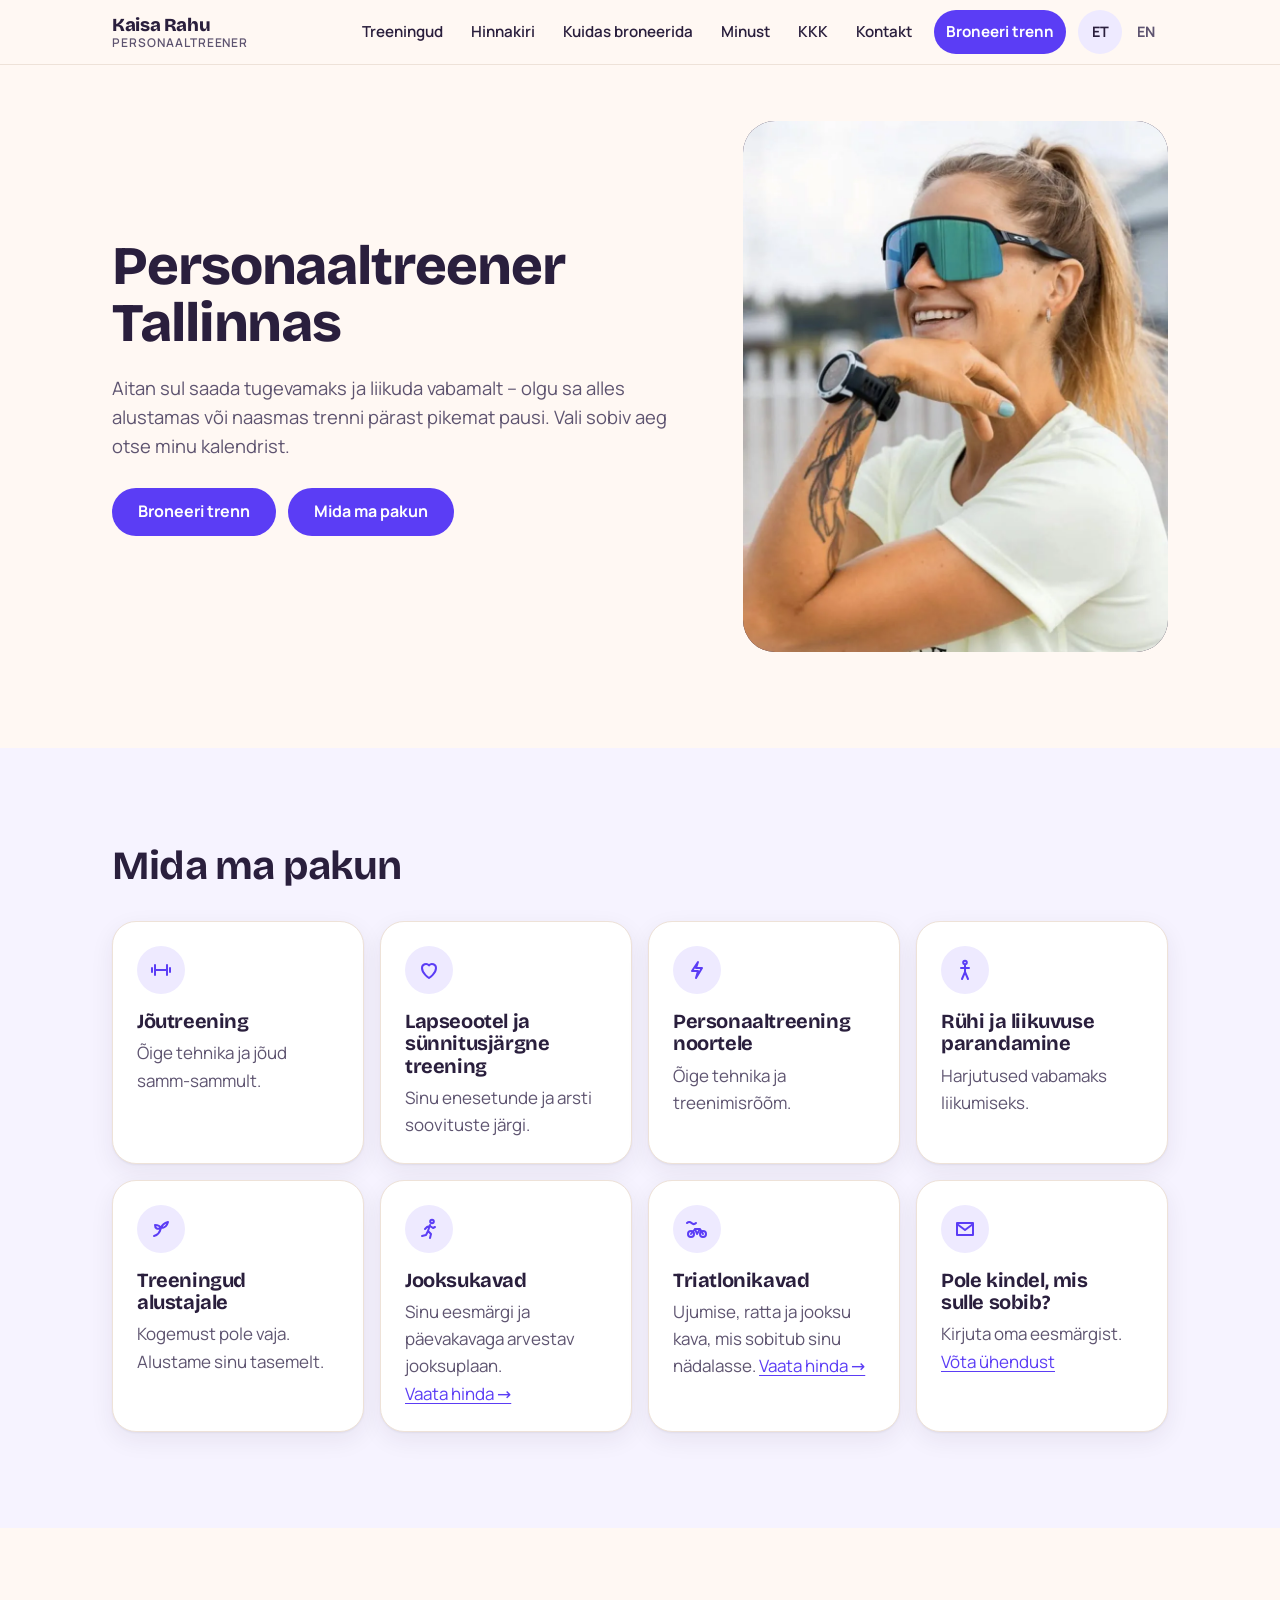
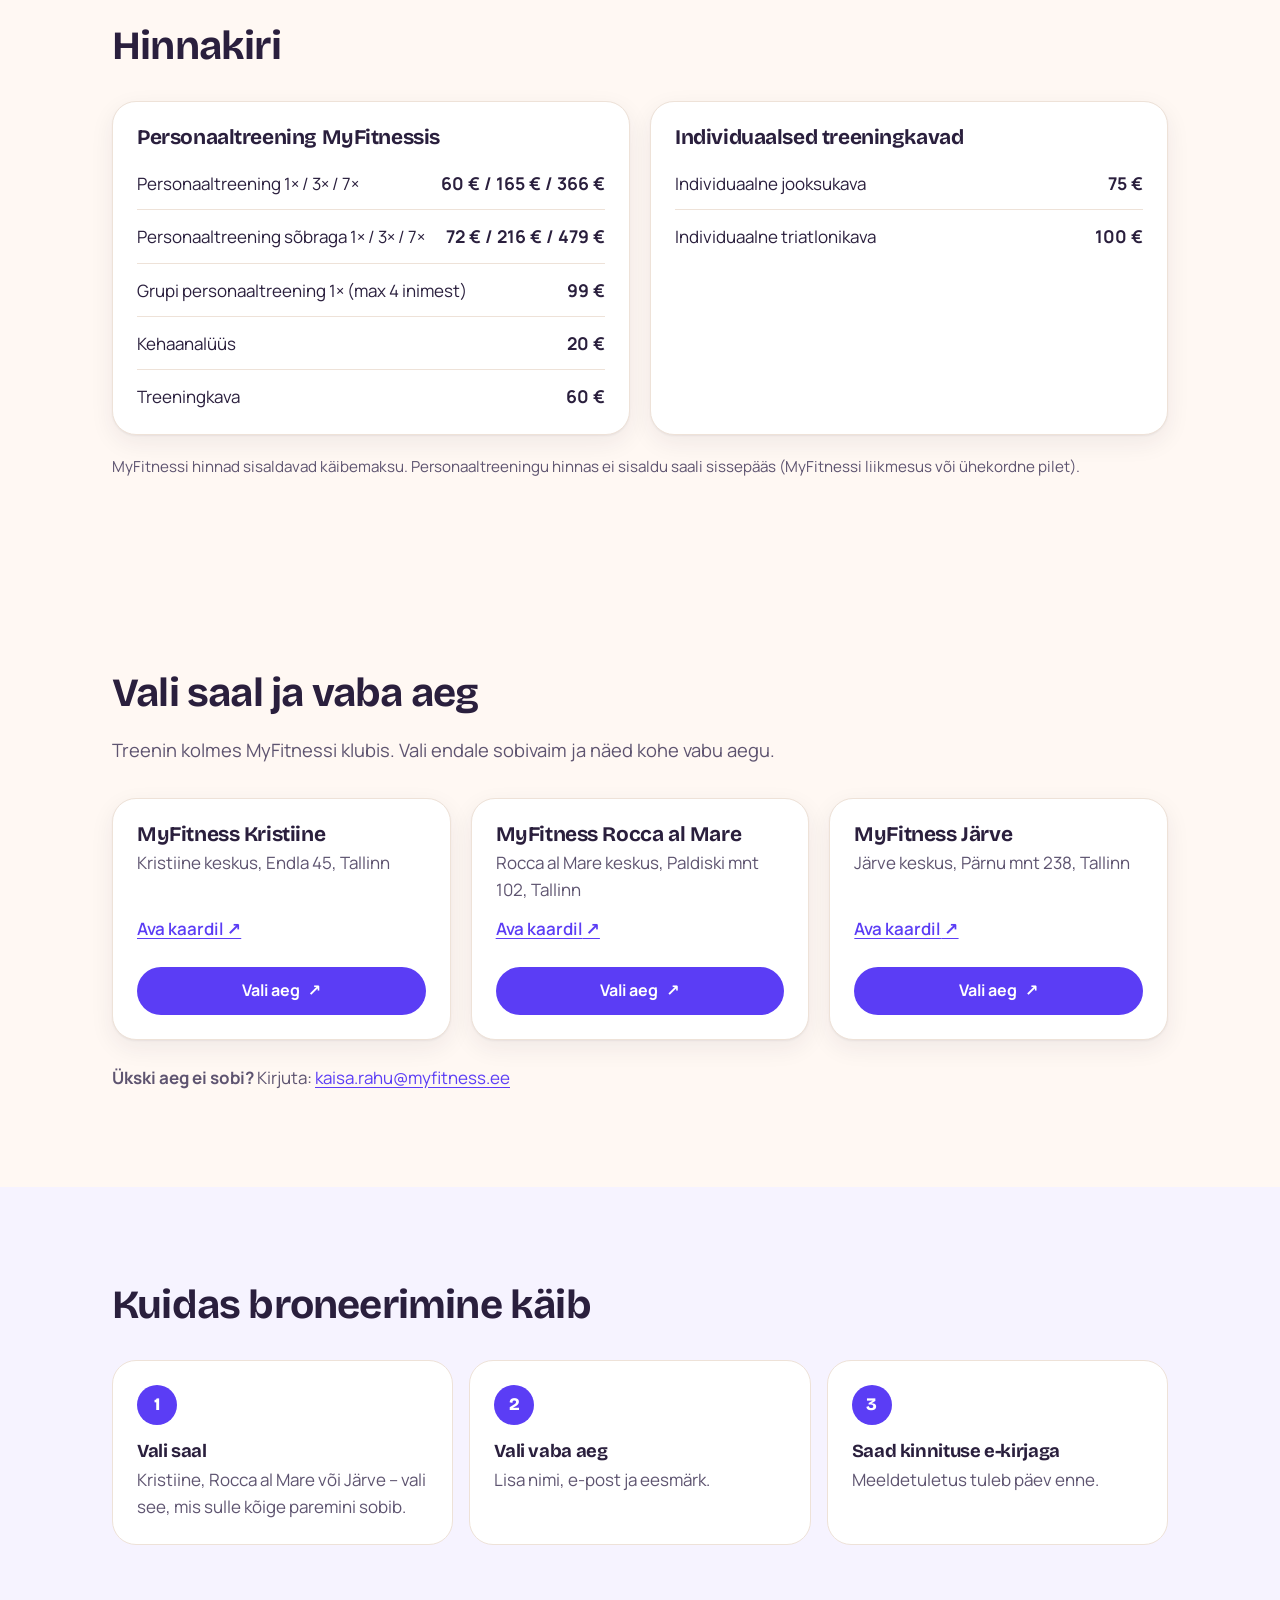
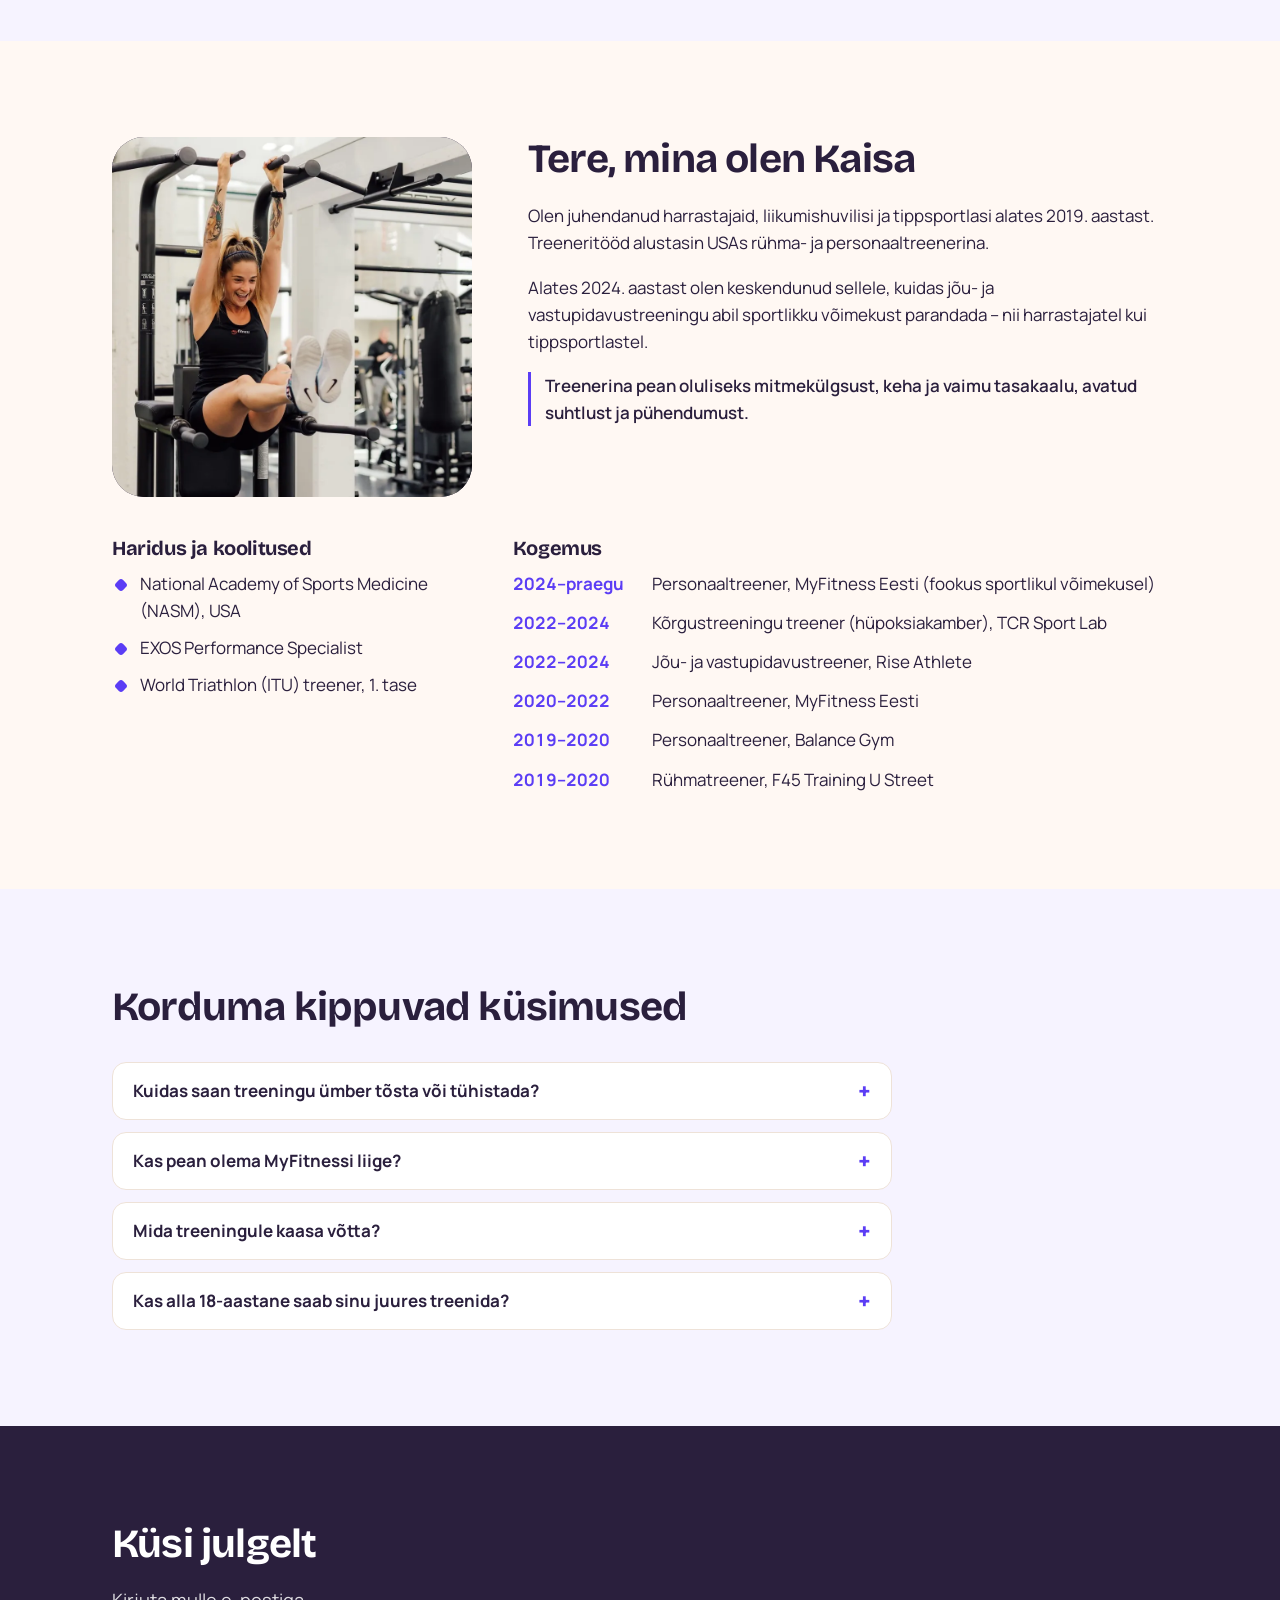
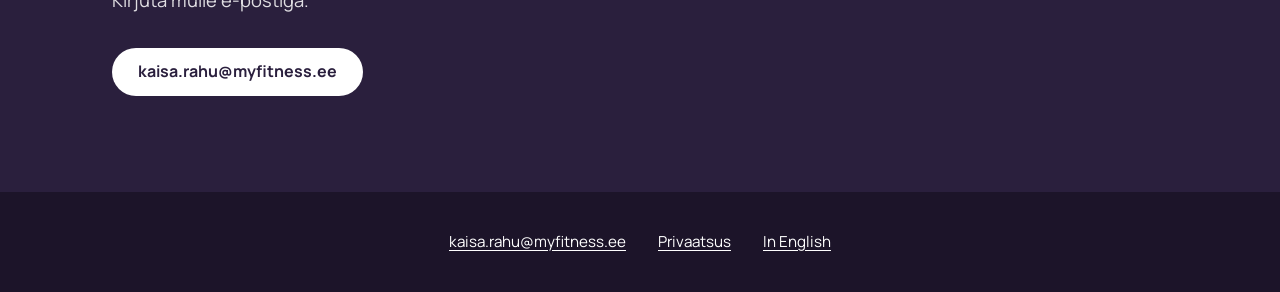
==== commit 5ff56d8f: "Plans: 75 € / 100 € final prices Co-Authored-By: Claude Opus 5.5 <noreply@anthropic.com>" ====
--- a/index.html
+++ b/index.html
@@ -322,13 +322,13 @@
           <article class="price-card" aria-labelledby="hinnakiri-plans">
             <h3 id="hinnakiri-plans">Individuaalsed treeningkavad</h3>
             <dl class="price-list">
-              <div><dt>Individuaalne jooksukava</dt><dd><strong>95 €</strong></dd></div>
-              <div><dt>Individuaalne triatlonikava</dt><dd><strong>125 €</strong></dd></div>
+              <div><dt>Individuaalne jooksukava</dt><dd><strong>75 €</strong></dd></div>
+              <div><dt>Individuaalne triatlonikava</dt><dd><strong>100 €</strong></dd></div>
             </dl>
             <!-- TODO: confirm plan length/what's included -->
           </article>
         </div>
-        <p class="price-note">Hinnad sisaldavad käibemaksu. Personaaltreeningu hinnas ei sisaldu saali sissepääs (MyFitnessi liikmesus või ühekordne pilet).</p>
+        <p class="price-note">MyFitnessi hinnad sisaldavad käibemaksu. Personaaltreeningu hinnas ei sisaldu saali sissepääs (MyFitnessi liikmesus või ühekordne pilet).</p>
       </div>
     </section>
 
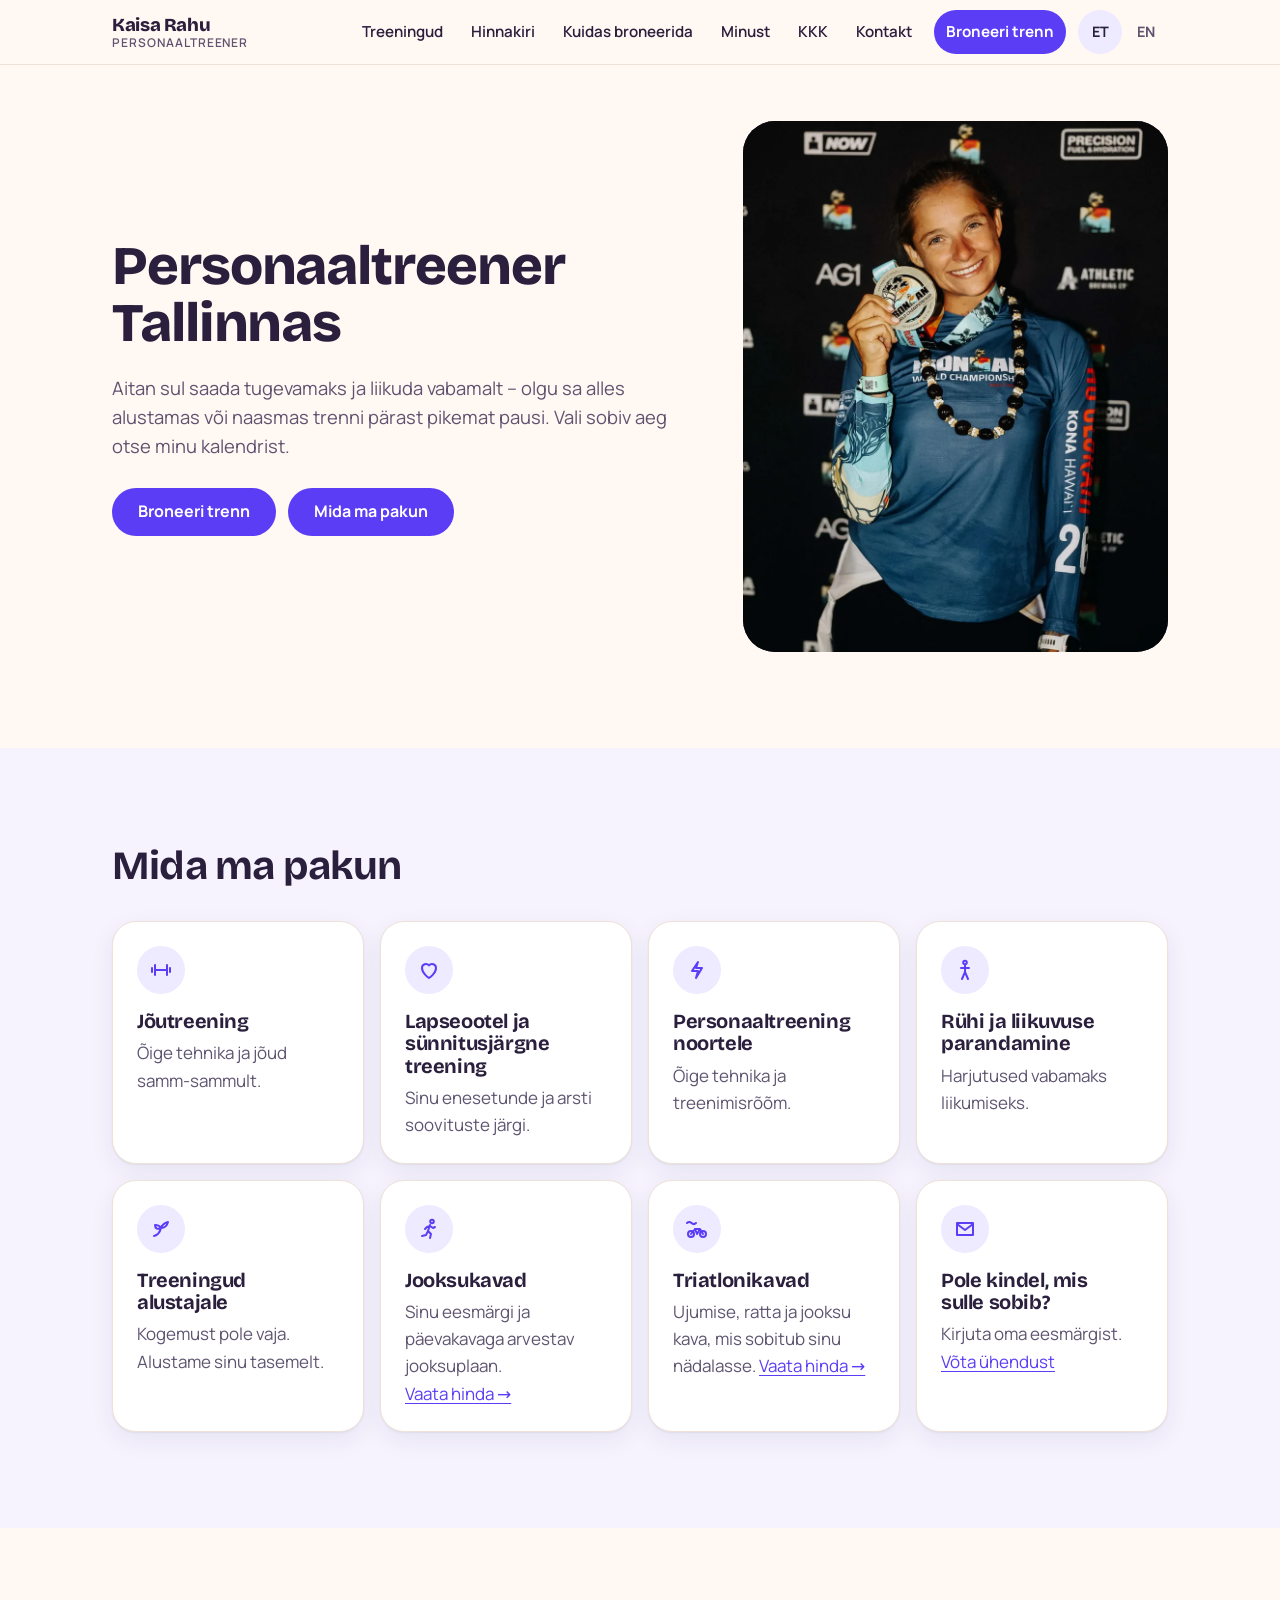
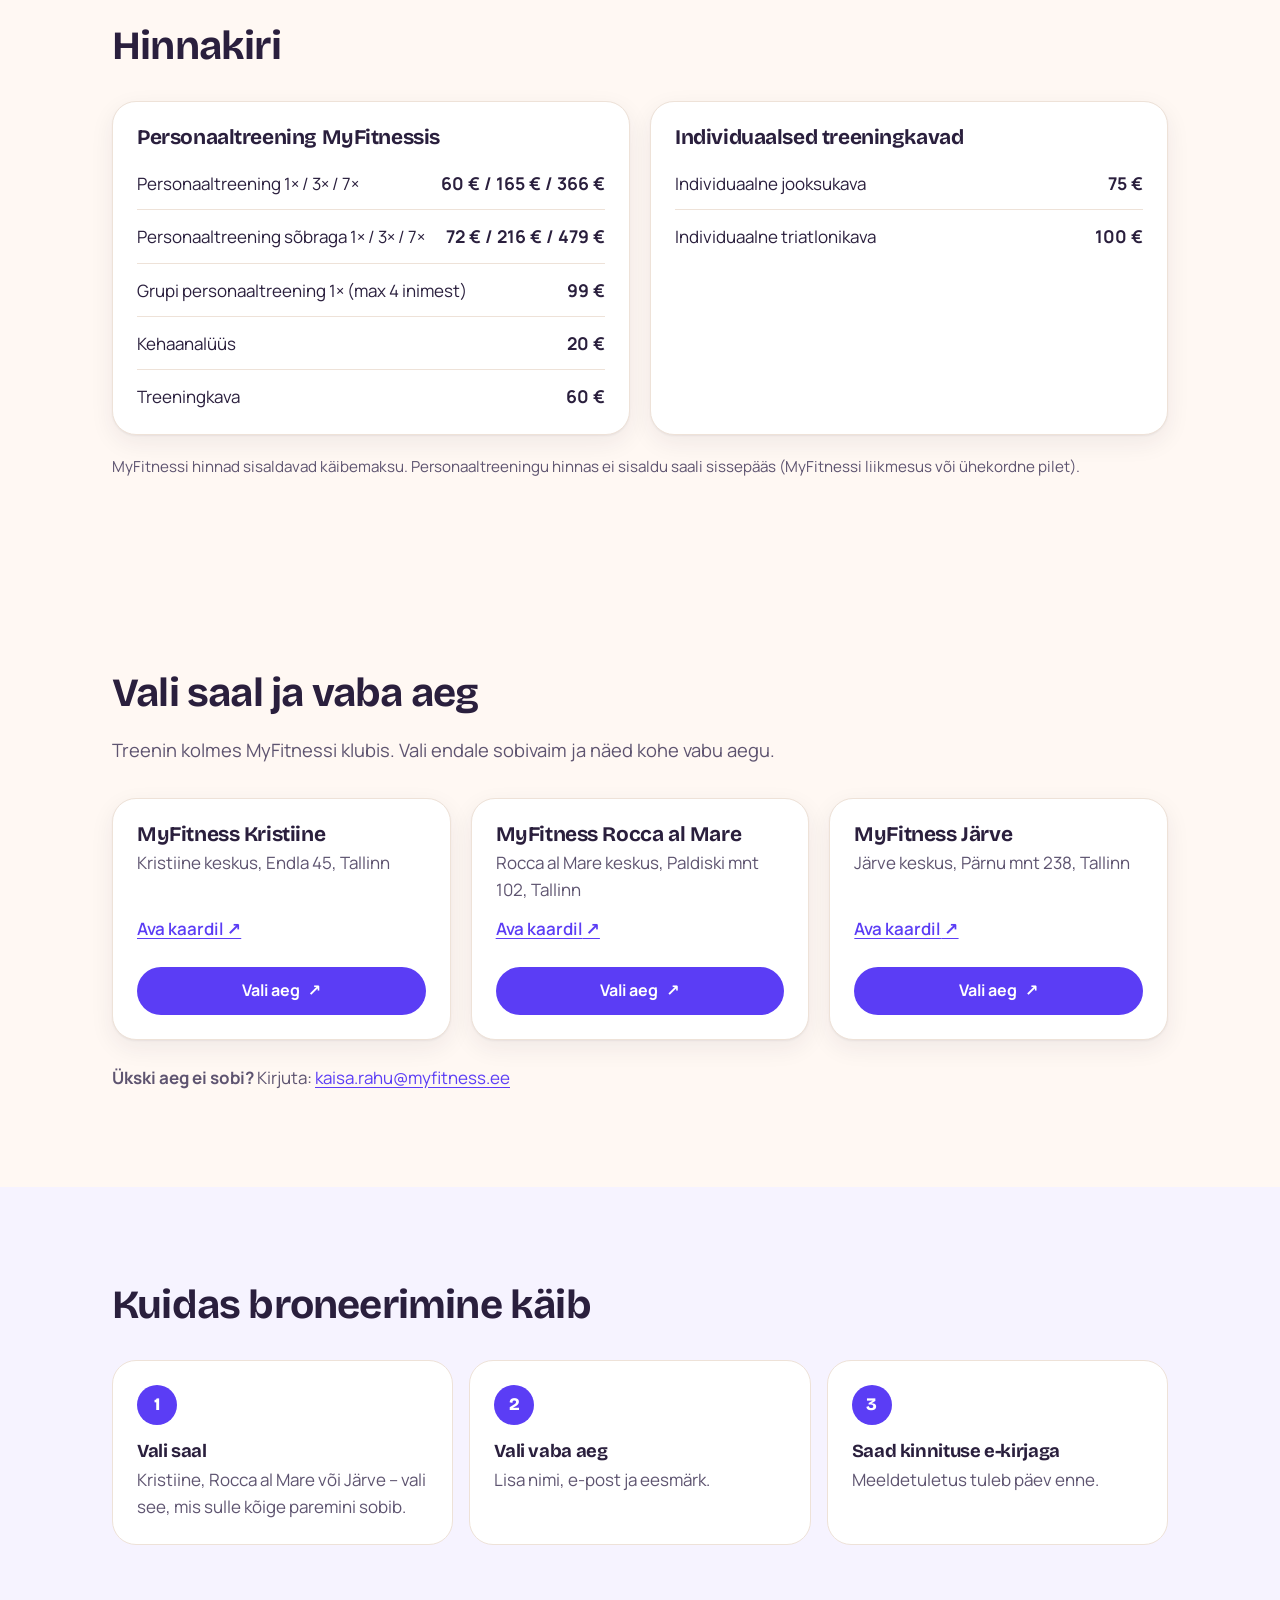
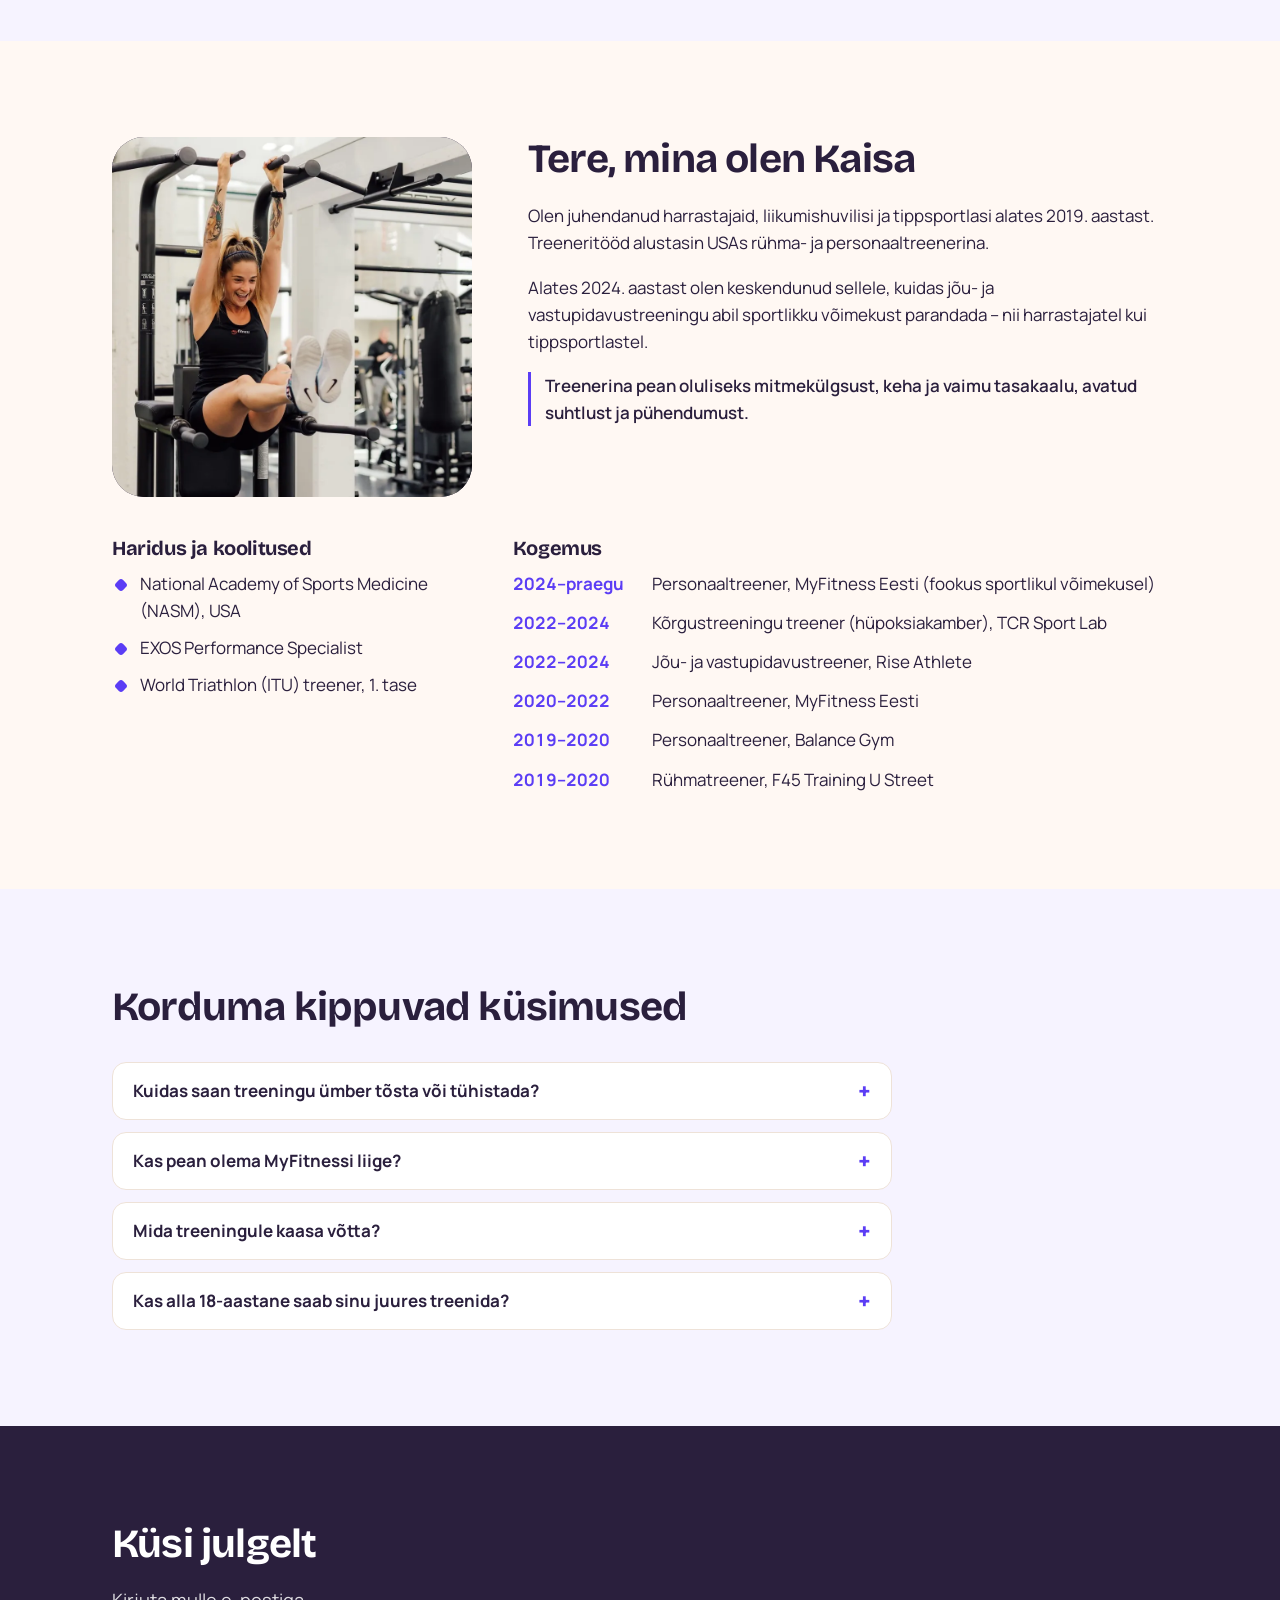
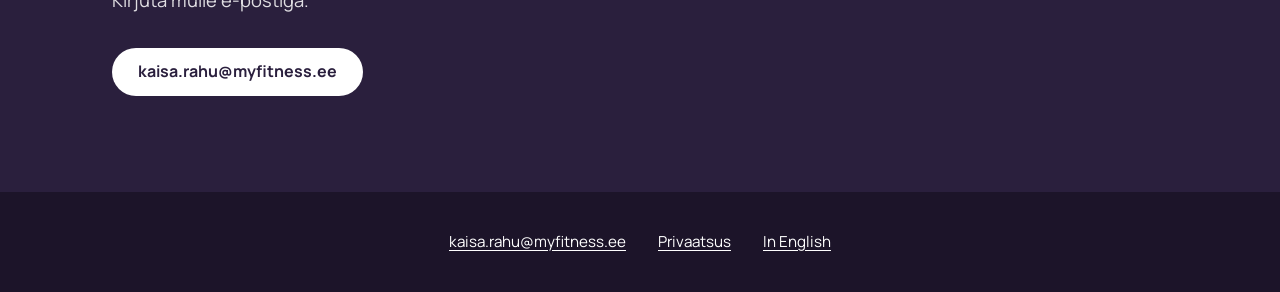
==== commit cf96957d: "Hero: new photo (Kona medal) Co-Authored-By: Claude Opus 5.5 <noreply@anthropic.com>" ====
--- a/index.html
+++ b/index.html
@@ -224,7 +224,7 @@
                   alt="Kaisa Rahu jõusaalis"> -->
         <!-- TEMP: photo from Kaisa's Instagram, published on the test site at the site owner's request. Rights not formally cleared: replace with a rights-cleared photo before launch (TODO #6). -->
         <div class="photo-frame">
-          <img src="assets/img/kaisa-hero.webp" width="880" height="1100" alt="Kaisa Rahu" fetchpriority="high">
+          <img src="assets/img/kaisa-hero.webp?v=2" width="880" height="1100" alt="Kaisa Rahu" fetchpriority="high">
         </div>
       </div>
     </section>
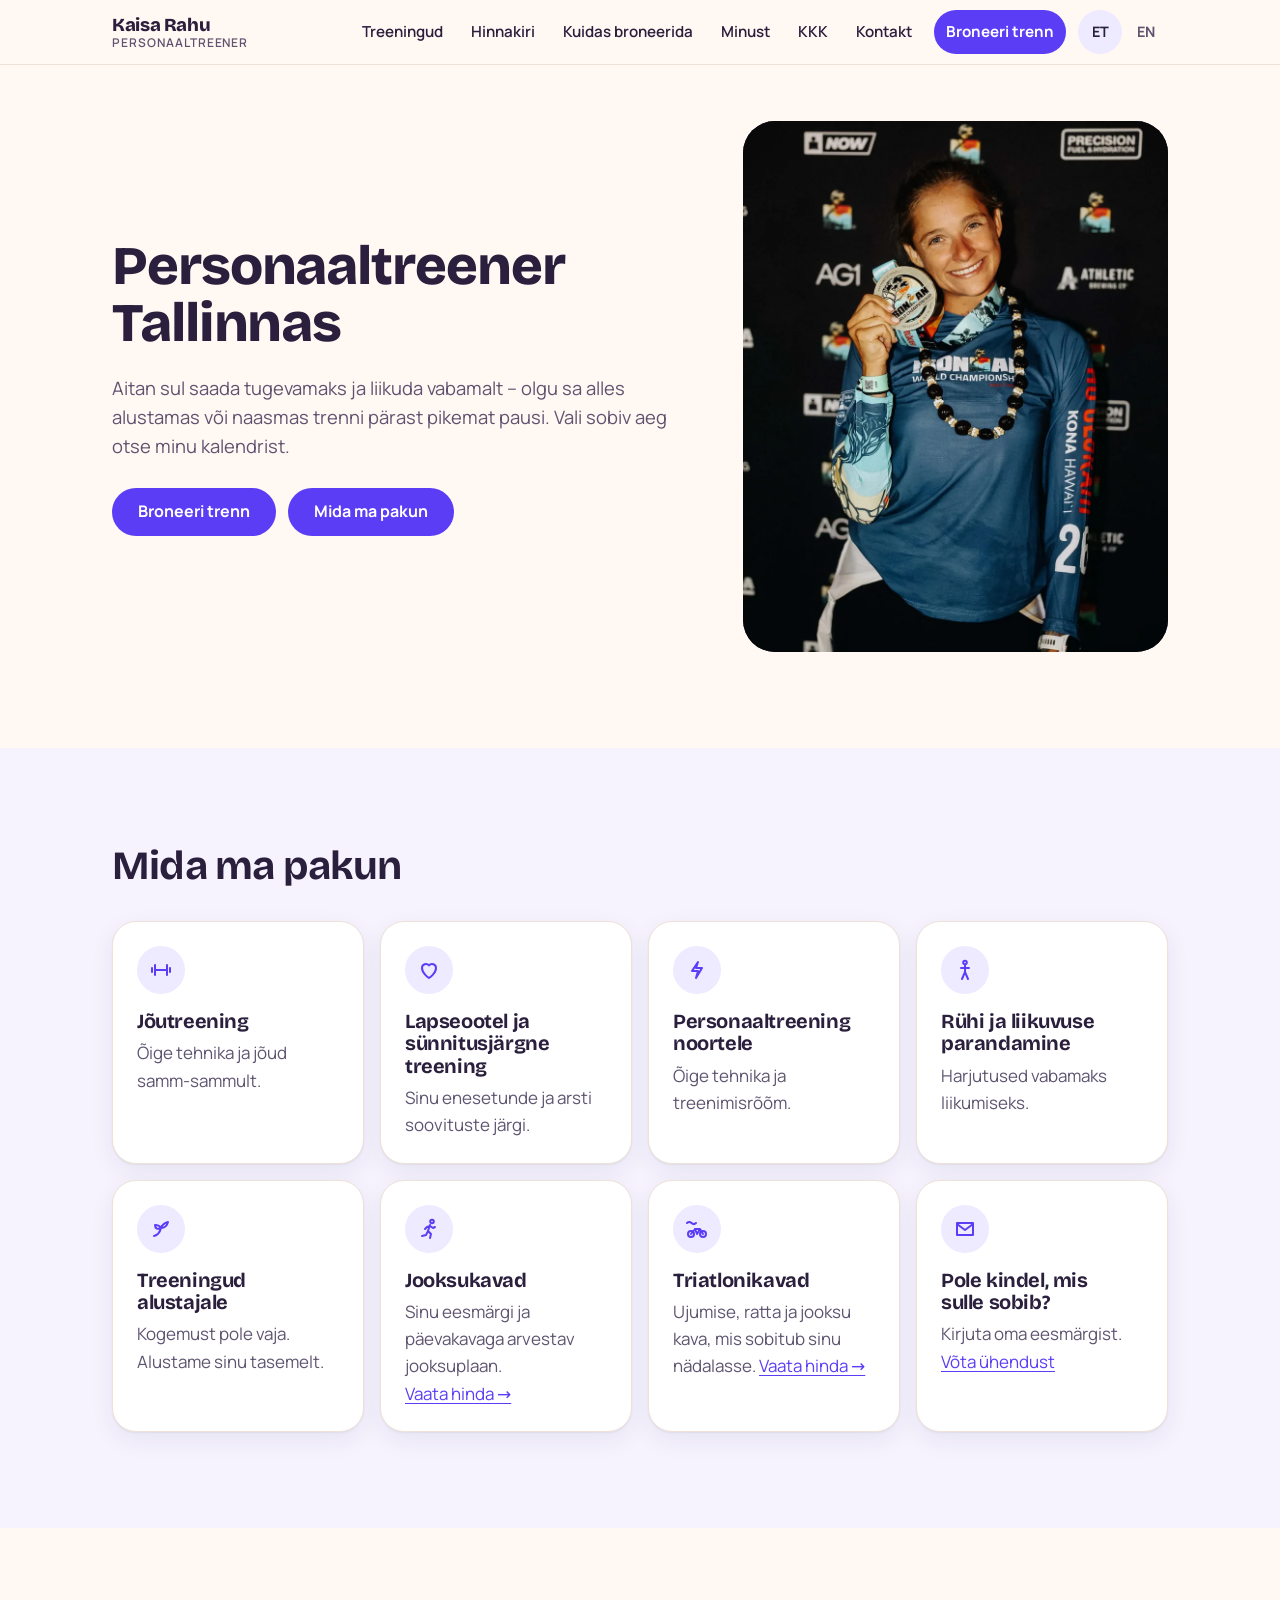
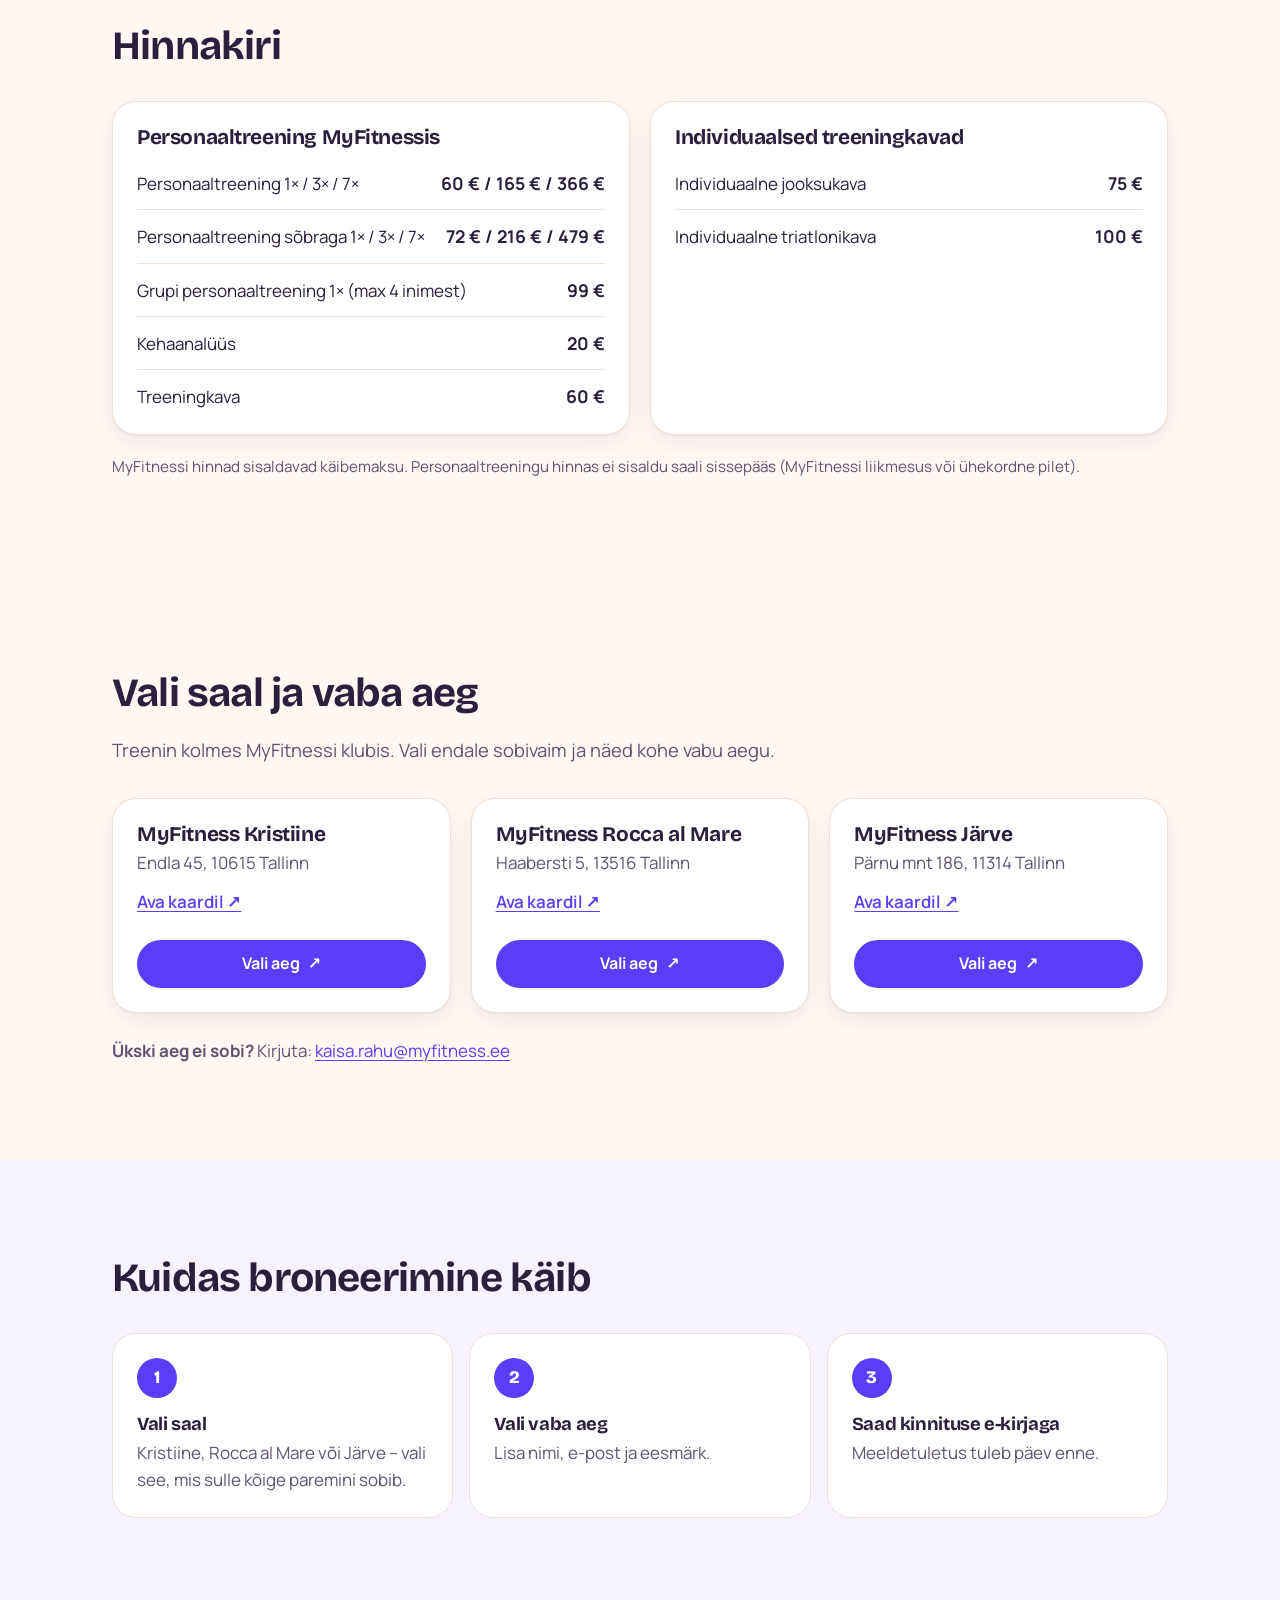
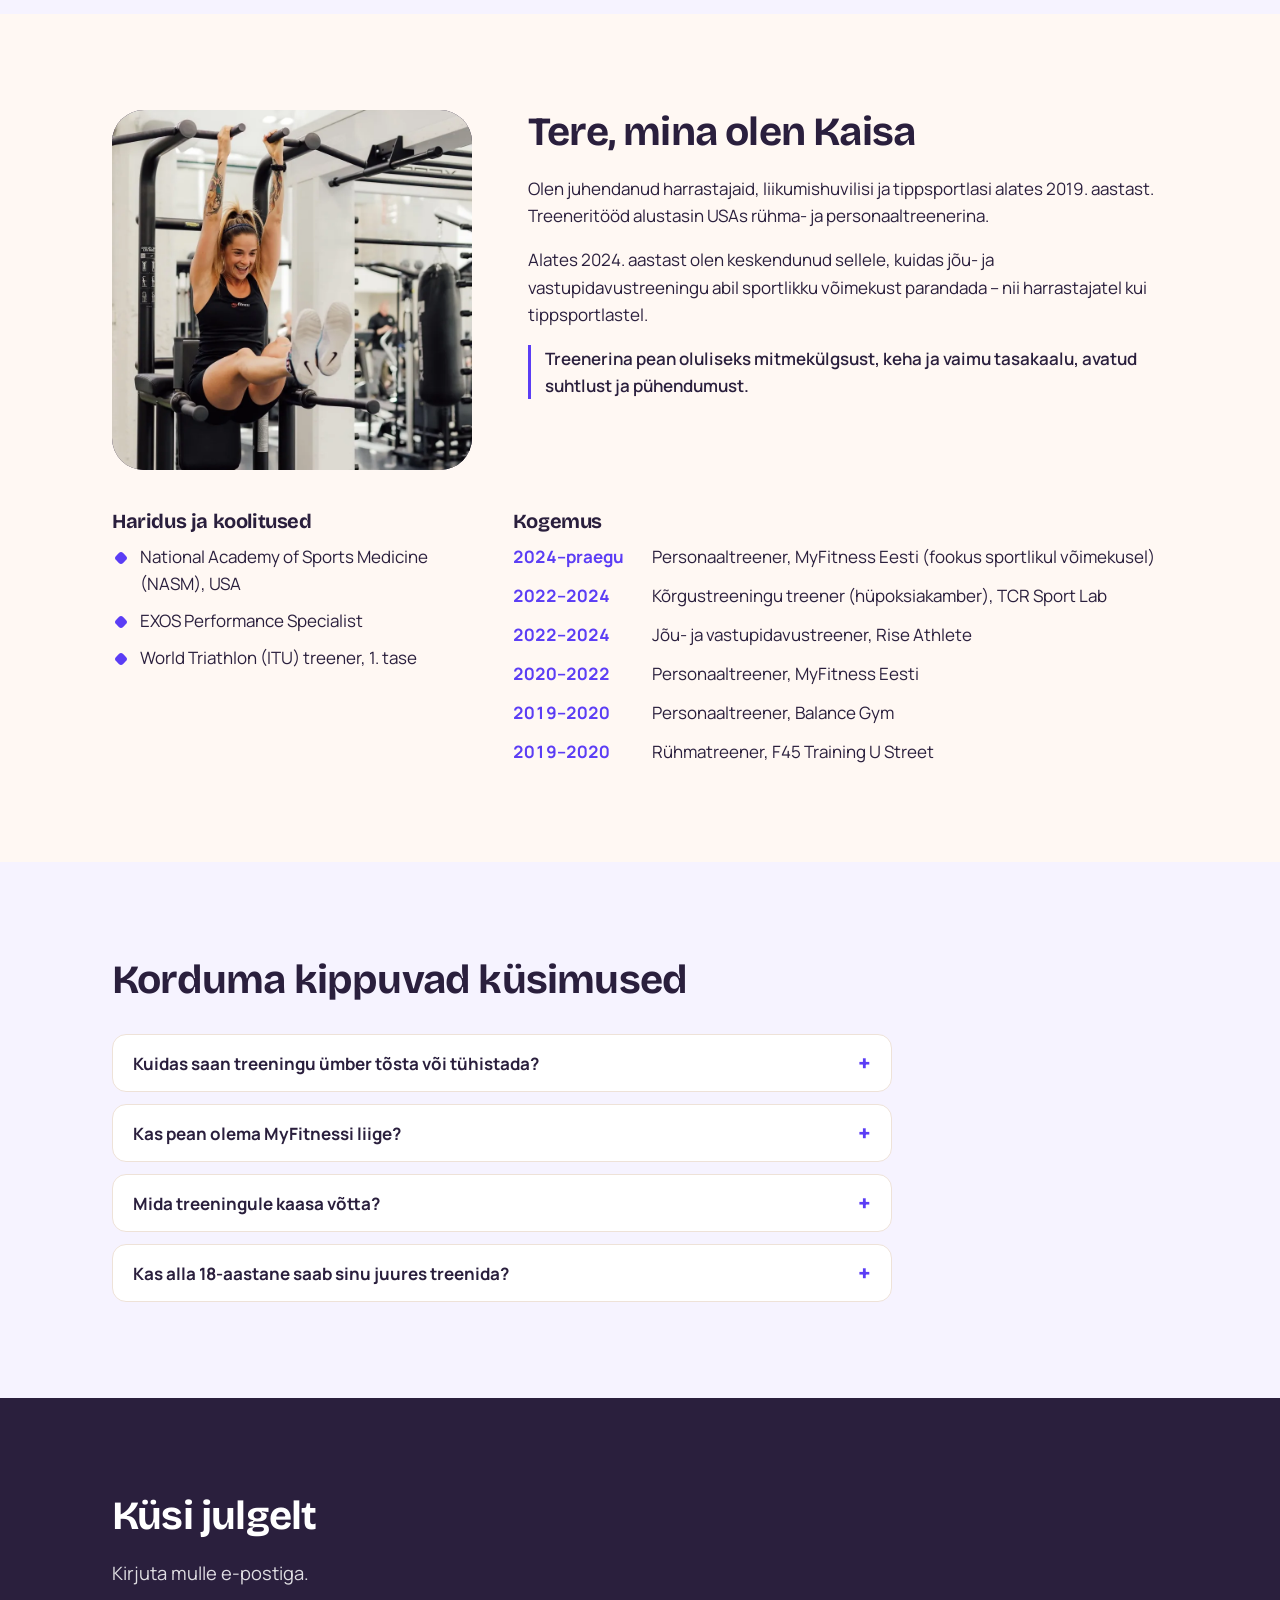
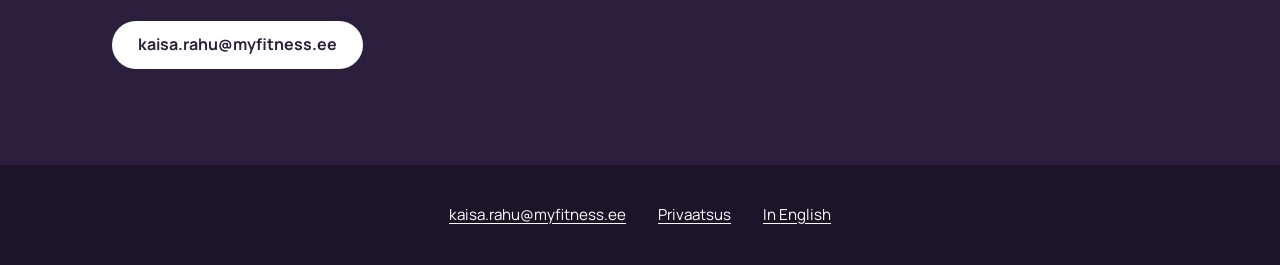
==== commit 09575f8a: "Fix gym addresses (official MyFitness addresses) Co-Authored-By: Claude Opus 5.5 <noreply@anthropic." ====
--- a/index.html
+++ b/index.html
@@ -142,6 +142,7 @@
         "address": {
           "@type": "PostalAddress",
           "streetAddress": "Endla 45",
+          "postalCode": "10615",
           "addressLocality": "Tallinn",
           "addressCountry": "EE"
         }
@@ -152,7 +153,8 @@
         "name": "MyFitness Rocca al Mare",
         "address": {
           "@type": "PostalAddress",
-          "streetAddress": "Paldiski mnt 102",
+          "streetAddress": "Haabersti 5",
+          "postalCode": "13516",
           "addressLocality": "Tallinn",
           "addressCountry": "EE"
         }
@@ -163,7 +165,8 @@
         "name": "MyFitness Järve",
         "address": {
           "@type": "PostalAddress",
-          "streetAddress": "Pärnu mnt 238",
+          "streetAddress": "Pärnu mnt 186",
+          "postalCode": "11314",
           "addressLocality": "Tallinn",
           "addressCountry": "EE"
         }
@@ -344,9 +347,8 @@
           <!-- Gym: Kristiine -->
           <article class="gym" aria-labelledby="gym-kristiine">
             <h3 id="gym-kristiine">MyFitness Kristiine</h3>
-            <!-- TODO #12: verify address against the MyFitness club page. -->
-            <p class="gym-addr">Kristiine keskus, Endla 45, Tallinn</p>
-            <a class="gym-map" href="https://www.google.com/maps/search/?api=1&amp;query=MyFitness%20Kristiine%2C%20Endla%2045%2C%20Tallinn" target="_blank" rel="noopener">Ava kaardil<span class="visually-hidden"> (avaneb uuel vahelehel)</span>&nbsp;↗</a>
+            <p class="gym-addr">Endla 45, 10615 Tallinn</p>
+            <a class="gym-map" href="https://www.google.com/maps/search/?api=1&amp;query=MyFitness%20Kristiine%2C%20Endla%2045%2C%2010615%20Tallinn" target="_blank" rel="noopener">Ava kaardil<span class="visually-hidden"> (avaneb uuel vahelehel)</span>&nbsp;↗</a>
             <div class="gym-cta">
               <!-- TODO #8: Cal.com username + event slug -->
               <a class="btn btn-primary btn-ext" href="https://cal.eu/kaisarahu/kristiine-pt" target="_blank" rel="noopener">Vali aeg<span class="visually-hidden"> – MyFitness Kristiine (avaneb uuel vahelehel)</span></a>
@@ -356,9 +358,8 @@
           <!-- Gym: Rocca al Mare -->
           <article class="gym" aria-labelledby="gym-rocca">
             <h3 id="gym-rocca">MyFitness Rocca al Mare</h3>
-            <!-- TODO #12: verify address against the MyFitness club page. -->
-            <p class="gym-addr">Rocca al Mare keskus, Paldiski mnt 102, Tallinn</p>
-            <a class="gym-map" href="https://www.google.com/maps/search/?api=1&amp;query=MyFitness%20Rocca%20al%20Mare%2C%20Paldiski%20mnt%20102%2C%20Tallinn" target="_blank" rel="noopener">Ava kaardil<span class="visually-hidden"> (avaneb uuel vahelehel)</span>&nbsp;↗</a>
+            <p class="gym-addr">Haabersti 5, 13516 Tallinn</p>
+            <a class="gym-map" href="https://www.google.com/maps/search/?api=1&amp;query=MyFitness%20Rocca%20al%20Mare%2C%20Haabersti%205%2C%2013516%20Tallinn" target="_blank" rel="noopener">Ava kaardil<span class="visually-hidden"> (avaneb uuel vahelehel)</span>&nbsp;↗</a>
             <div class="gym-cta">
               <!-- TODO #8: Cal.com username + event slug -->
               <a class="btn btn-primary btn-ext" href="https://cal.eu/kaisarahu/rocca-pt" target="_blank" rel="noopener">Vali aeg<span class="visually-hidden"> – MyFitness Rocca al Mare (avaneb uuel vahelehel)</span></a>
@@ -367,9 +368,8 @@
           <!-- Gym: Järve -->
           <article class="gym" aria-labelledby="gym-jarve">
             <h3 id="gym-jarve">MyFitness Järve</h3>
-            <!-- TODO #12: verify address against the MyFitness club page. -->
-            <p class="gym-addr">Järve keskus, Pärnu mnt 238, Tallinn</p>
-            <a class="gym-map" href="https://www.google.com/maps/search/?api=1&amp;query=MyFitness%20J%C3%A4rve%2C%20P%C3%A4rnu%20mnt%20238%2C%20Tallinn" target="_blank" rel="noopener">Ava kaardil<span class="visually-hidden"> (avaneb uuel vahelehel)</span>&nbsp;↗</a>
+            <p class="gym-addr">Pärnu mnt 186, 11314 Tallinn</p>
+            <a class="gym-map" href="https://www.google.com/maps/search/?api=1&amp;query=MyFitness%20J%C3%A4rve%2C%20P%C3%A4rnu%20mnt%20186%2C%2011314%20Tallinn" target="_blank" rel="noopener">Ava kaardil<span class="visually-hidden"> (avaneb uuel vahelehel)</span>&nbsp;↗</a>
             <div class="gym-cta">
               <!-- TODO #8: Cal.com username + event slug -->
               <a class="btn btn-primary btn-ext" href="https://cal.eu/kaisarahu/jarve-pt" target="_blank" rel="noopener">Vali aeg<span class="visually-hidden"> – MyFitness Järve (avaneb uuel vahelehel)</span></a>
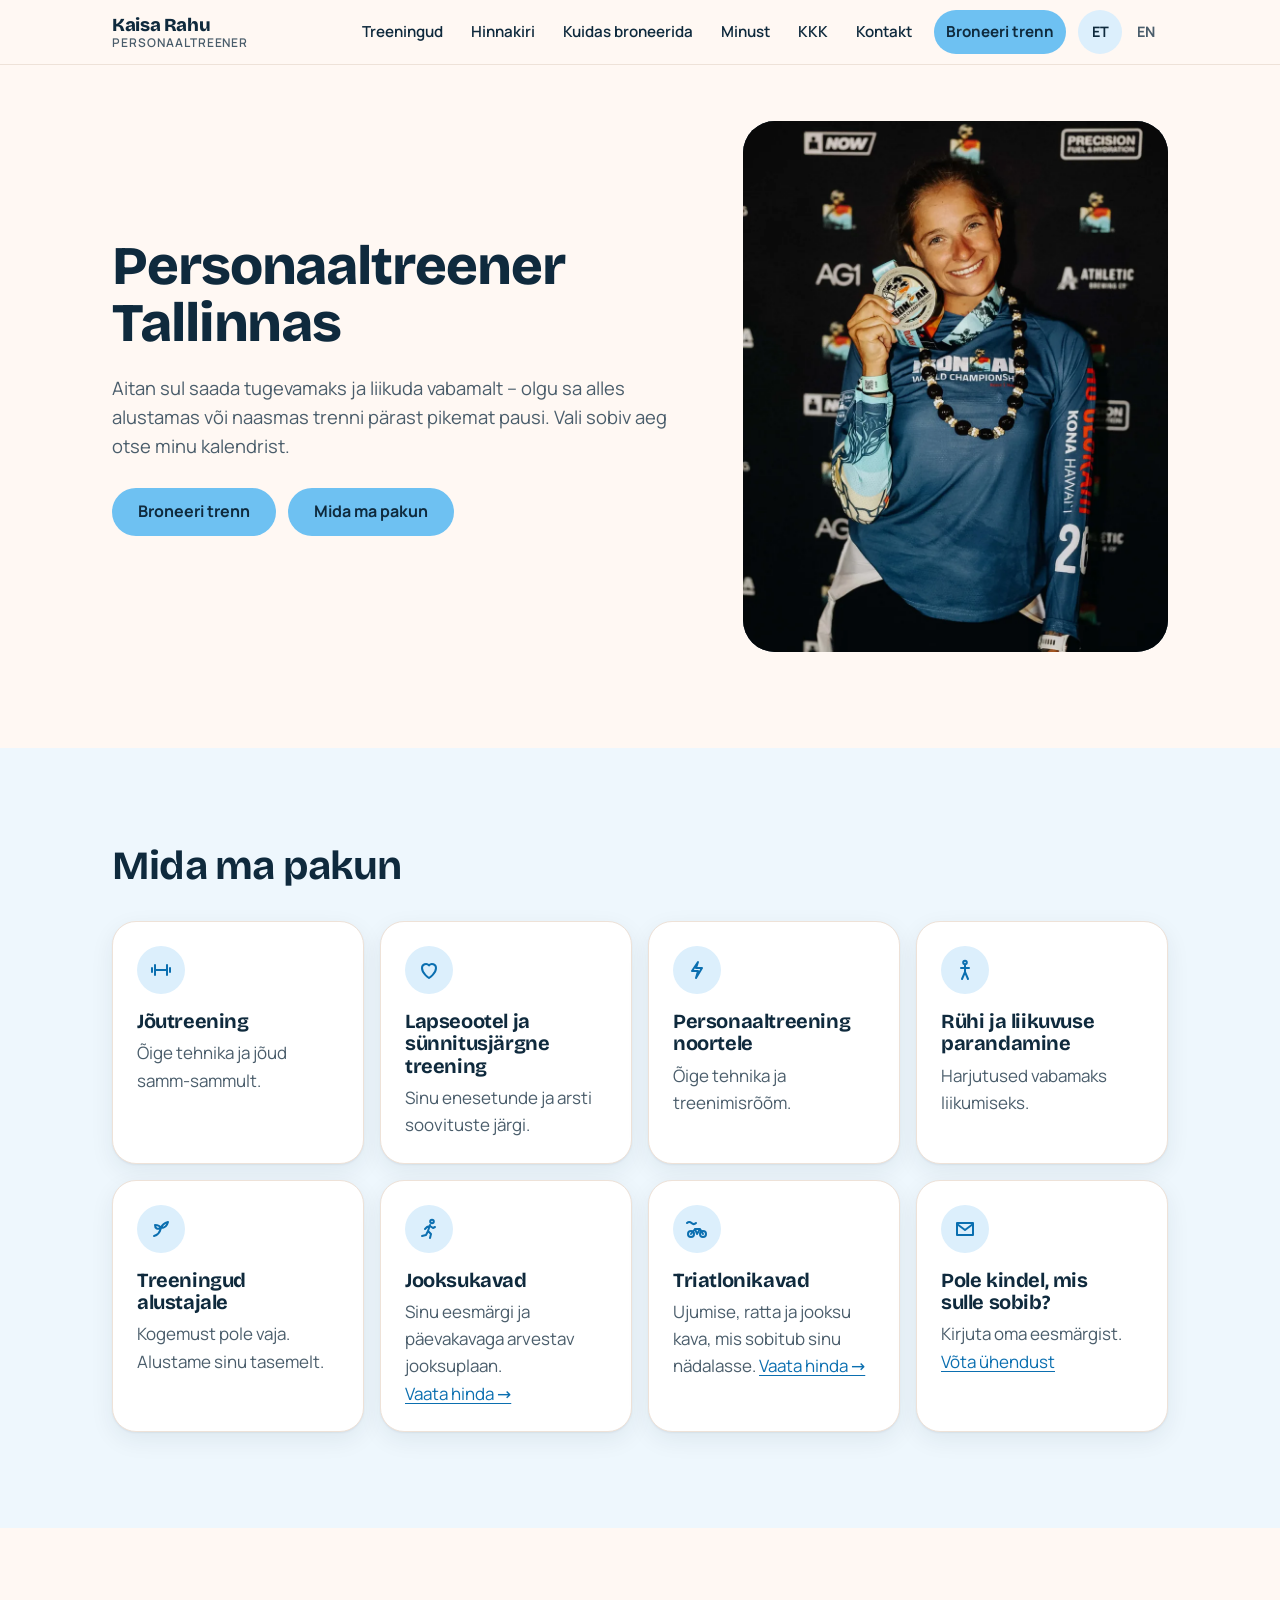
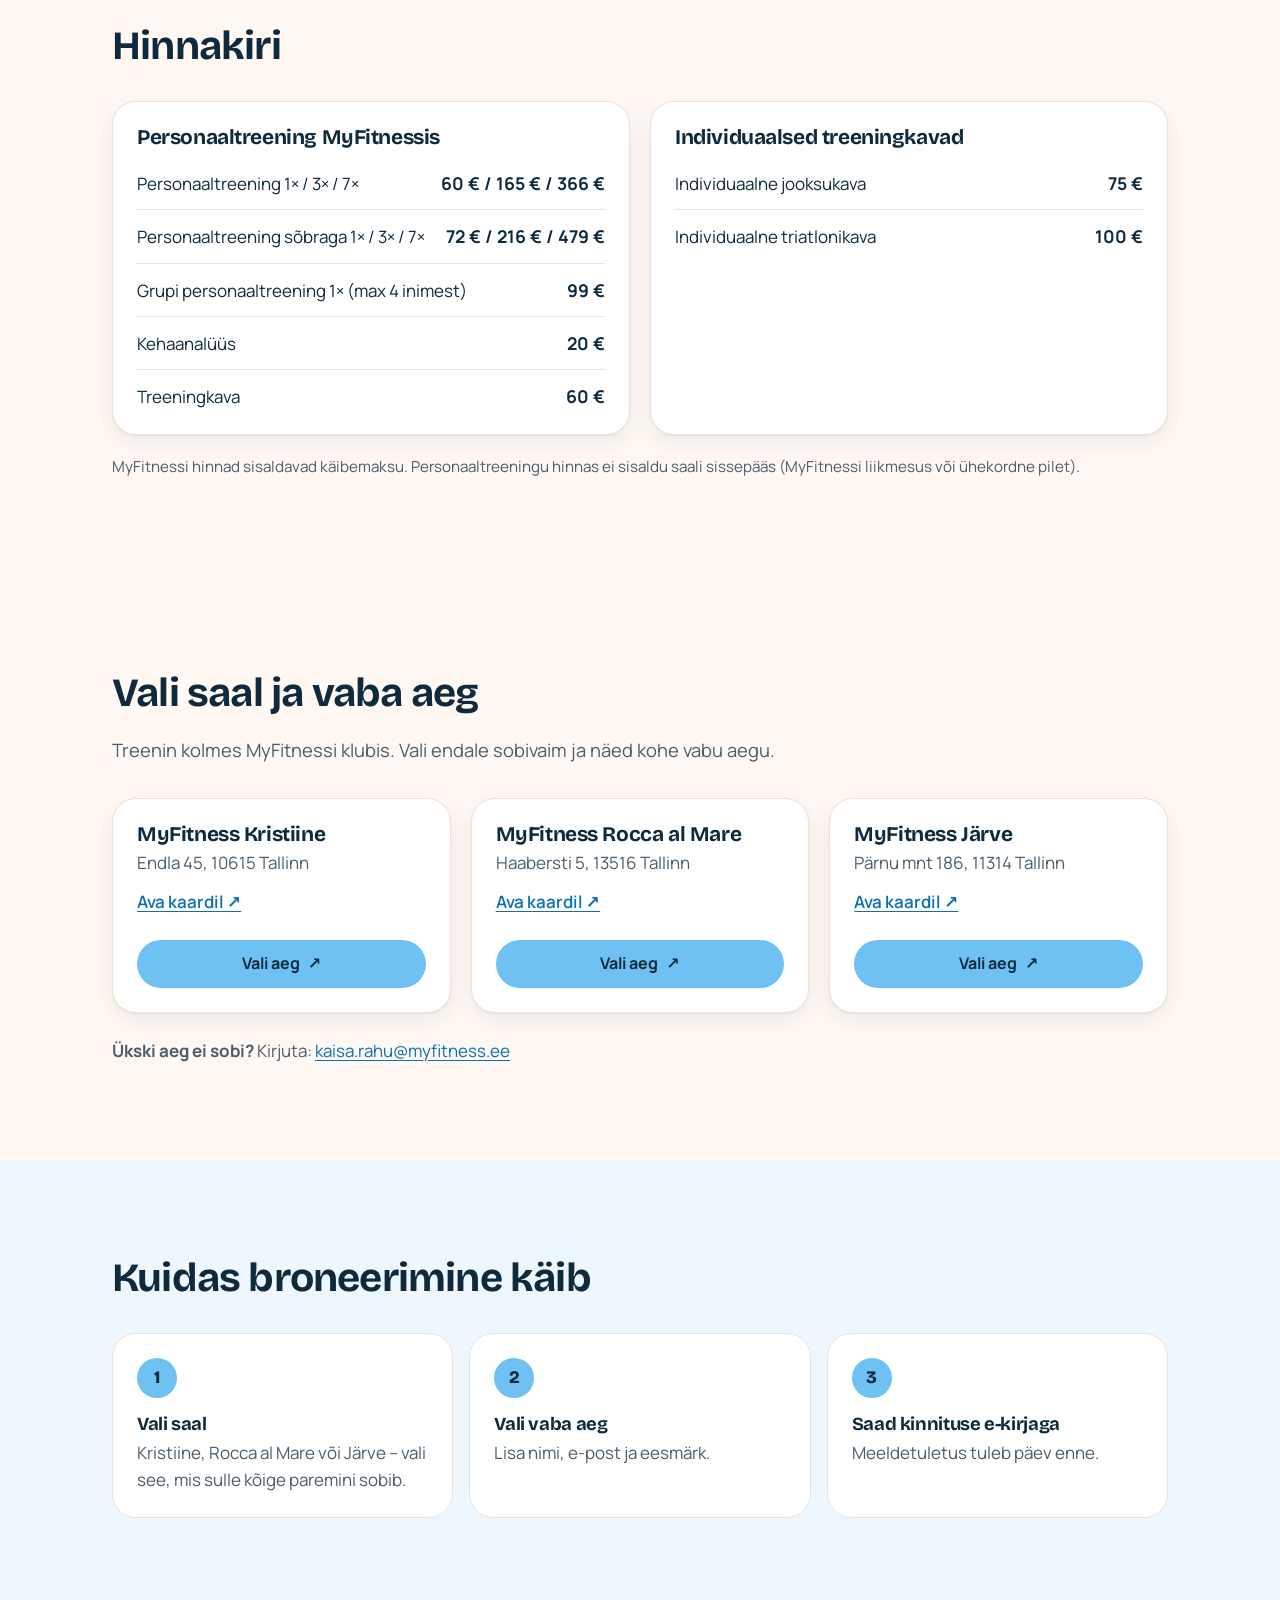
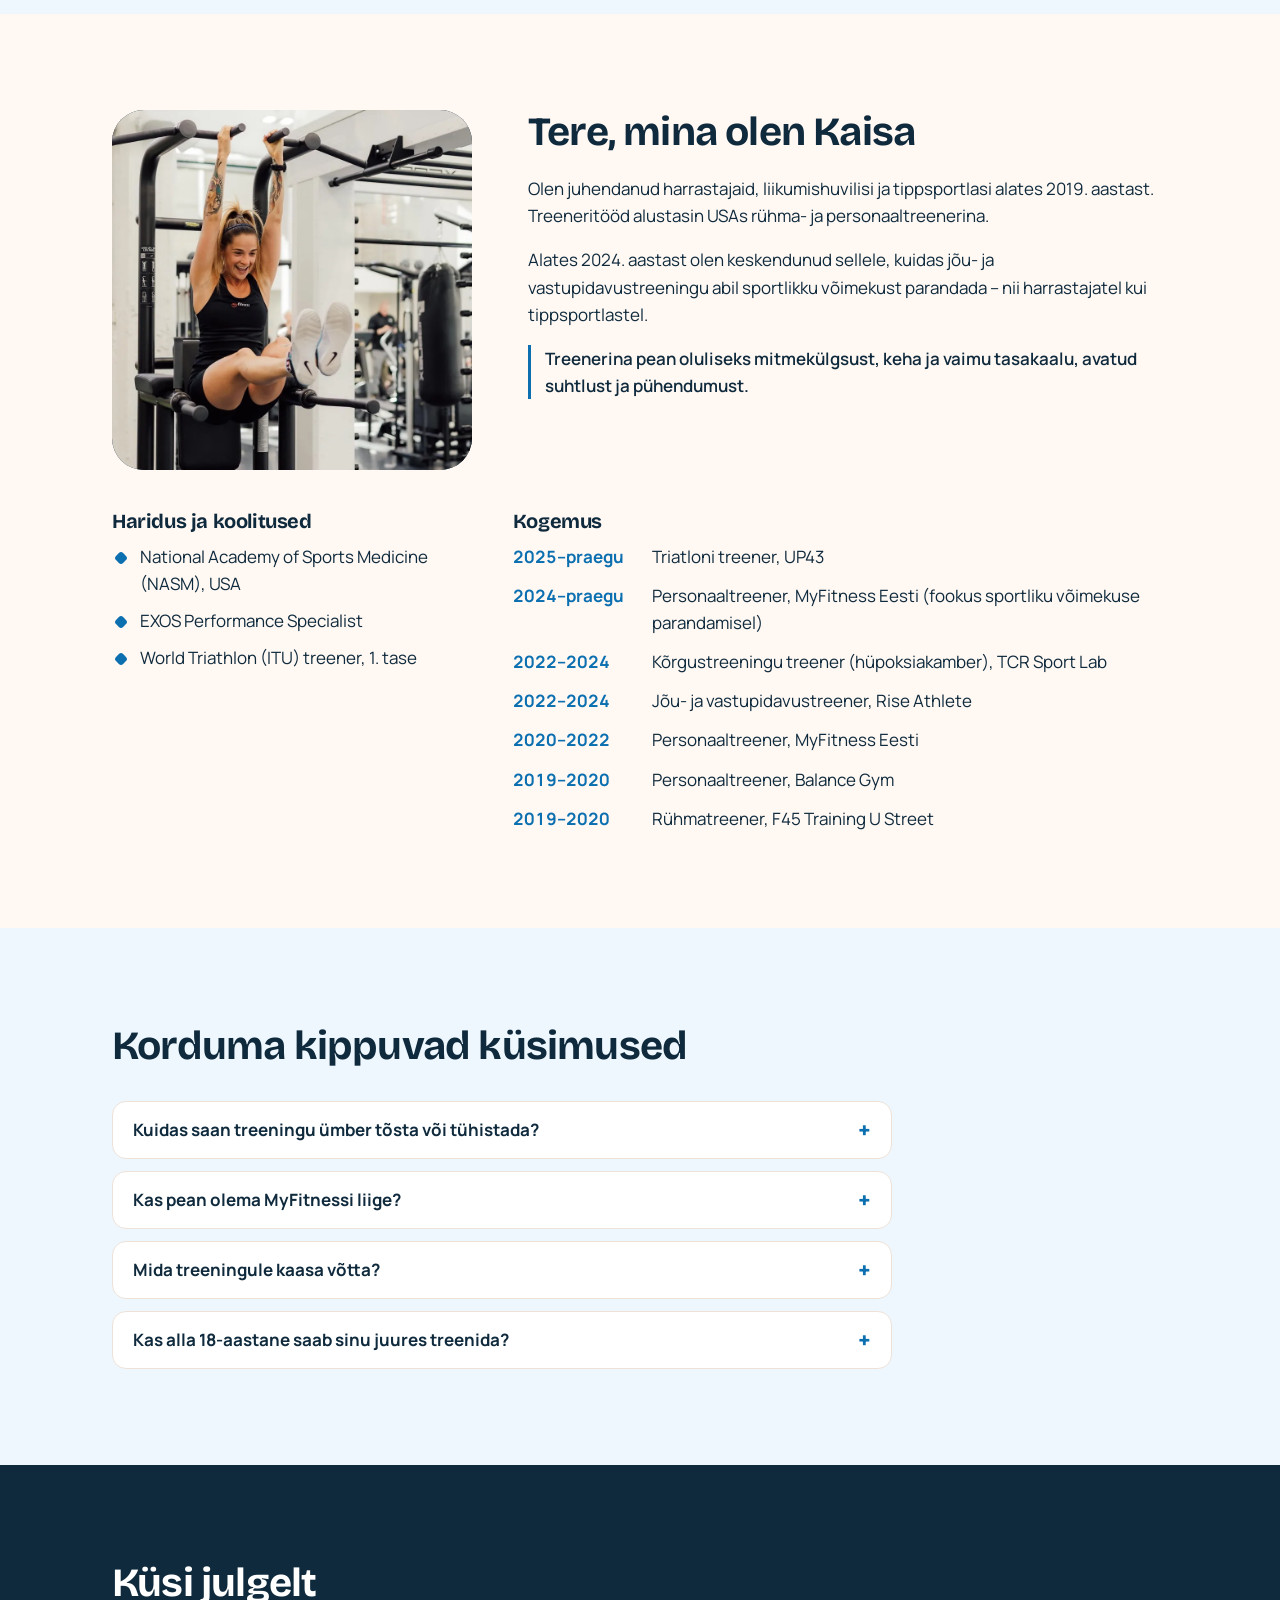
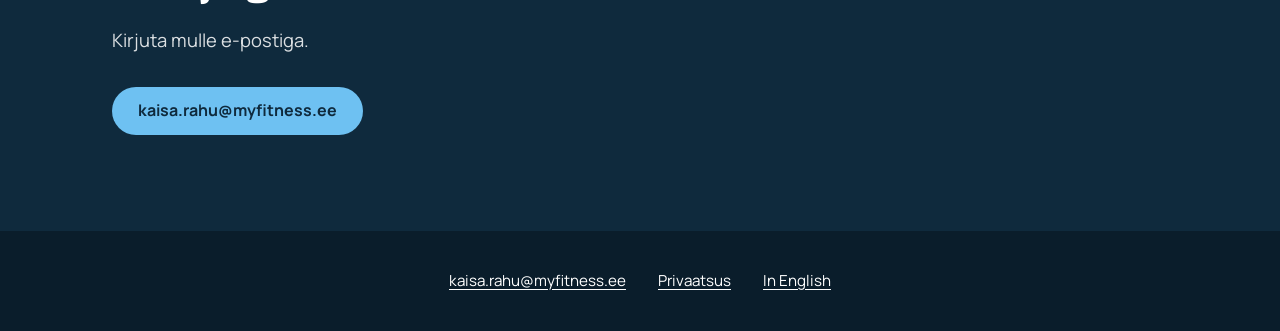
==== commit 9909d21e: "Light blue palette, UP43 experience - Replace violet/plum tokens with light blue + navy (CSS, favico" ====
--- a/index.html
+++ b/index.html
@@ -112,7 +112,7 @@
           {
             "@type": "Offer",
             "name": "Personaaltreening – MyFitness Kristiine",
-            "url": "https://cal.eu/kaisarahu/kristiine-pt",
+            "url": "https://cal.com/kaisarahu/kristiine-pt",
             "availableAtOrFrom": {
               "@id": "https://kaisarahu.ee/#place-kristiine"
             }
@@ -120,7 +120,7 @@
           {
             "@type": "Offer",
             "name": "Personaaltreening – MyFitness Rocca al Mare",
-            "url": "https://cal.eu/kaisarahu/rocca-pt",
+            "url": "https://cal.com/kaisarahu/rocca-pt",
             "availableAtOrFrom": {
               "@id": "https://kaisarahu.ee/#place-rocca"
             }
@@ -128,7 +128,7 @@
           {
             "@type": "Offer",
             "name": "Personaaltreening – MyFitness Järve",
-            "url": "https://cal.eu/kaisarahu/jarve-pt",
+            "url": "https://cal.com/kaisarahu/jarve-pt",
             "availableAtOrFrom": {
               "@id": "https://kaisarahu.ee/#place-jarve"
             }
@@ -350,8 +350,7 @@
             <p class="gym-addr">Endla 45, 10615 Tallinn</p>
             <a class="gym-map" href="https://www.google.com/maps/search/?api=1&amp;query=MyFitness%20Kristiine%2C%20Endla%2045%2C%2010615%20Tallinn" target="_blank" rel="noopener">Ava kaardil<span class="visually-hidden"> (avaneb uuel vahelehel)</span>&nbsp;↗</a>
             <div class="gym-cta">
-              <!-- TODO #8: Cal.com username + event slug -->
-              <a class="btn btn-primary btn-ext" href="https://cal.eu/kaisarahu/kristiine-pt" target="_blank" rel="noopener">Vali aeg<span class="visually-hidden"> – MyFitness Kristiine (avaneb uuel vahelehel)</span></a>
+              <a class="btn btn-primary btn-ext" href="https://cal.com/kaisarahu/kristiine-pt" target="_blank" rel="noopener">Vali aeg<span class="visually-hidden"> – MyFitness Kristiine (avaneb uuel vahelehel)</span></a>
             </div>
           </article>
 
@@ -361,8 +360,7 @@
             <p class="gym-addr">Haabersti 5, 13516 Tallinn</p>
             <a class="gym-map" href="https://www.google.com/maps/search/?api=1&amp;query=MyFitness%20Rocca%20al%20Mare%2C%20Haabersti%205%2C%2013516%20Tallinn" target="_blank" rel="noopener">Ava kaardil<span class="visually-hidden"> (avaneb uuel vahelehel)</span>&nbsp;↗</a>
             <div class="gym-cta">
-              <!-- TODO #8: Cal.com username + event slug -->
-              <a class="btn btn-primary btn-ext" href="https://cal.eu/kaisarahu/rocca-pt" target="_blank" rel="noopener">Vali aeg<span class="visually-hidden"> – MyFitness Rocca al Mare (avaneb uuel vahelehel)</span></a>
+              <a class="btn btn-primary btn-ext" href="https://cal.com/kaisarahu/rocca-pt" target="_blank" rel="noopener">Vali aeg<span class="visually-hidden"> – MyFitness Rocca al Mare (avaneb uuel vahelehel)</span></a>
             </div>
           </article>
           <!-- Gym: Järve -->
@@ -371,8 +369,7 @@
             <p class="gym-addr">Pärnu mnt 186, 11314 Tallinn</p>
             <a class="gym-map" href="https://www.google.com/maps/search/?api=1&amp;query=MyFitness%20J%C3%A4rve%2C%20P%C3%A4rnu%20mnt%20186%2C%2011314%20Tallinn" target="_blank" rel="noopener">Ava kaardil<span class="visually-hidden"> (avaneb uuel vahelehel)</span>&nbsp;↗</a>
             <div class="gym-cta">
-              <!-- TODO #8: Cal.com username + event slug -->
-              <a class="btn btn-primary btn-ext" href="https://cal.eu/kaisarahu/jarve-pt" target="_blank" rel="noopener">Vali aeg<span class="visually-hidden"> – MyFitness Järve (avaneb uuel vahelehel)</span></a>
+              <a class="btn btn-primary btn-ext" href="https://cal.com/kaisarahu/jarve-pt" target="_blank" rel="noopener">Vali aeg<span class="visually-hidden"> – MyFitness Järve (avaneb uuel vahelehel)</span></a>
             </div>
           </article>
         </div>
@@ -431,7 +428,8 @@
           <div>
             <h3>Kogemus</h3>
             <ol class="xp">
-              <li><strong>2024–praegu</strong> <span>Personaaltreener, MyFitness Eesti (fookus sportlikul võimekusel)</span></li>
+              <li><strong>2025–praegu</strong> <span>Triatloni treener, UP43</span></li>
+              <li><strong>2024–praegu</strong> <span>Personaaltreener, MyFitness Eesti (fookus sportliku võimekuse parandamisel)</span></li>
               <li><strong>2022–2024</strong> <span>Kõrgustreeningu treener (hüpoksiakamber), TCR Sport Lab</span> <!-- CHECK TERM: kõrgustreening --></li>
               <li><strong>2022–2024</strong> <span>Jõu- ja vastupidavustreener, Rise Athlete</span></li>
               <li><strong>2020–2022</strong> <span>Personaaltreener, MyFitness Eesti</span></li>
--- a/assets/css/style.css
+++ b/assets/css/style.css
@@ -36,19 +36,19 @@
 
 /* ---------- Tokens ---------- */
 :root {
-  --bg: #fff8f3;
-  --bg-alt: #f6f3ff;
+  --bg: #fff8f3;            /* cream */
   --surface: #ffffff;
-  --ink: #2a1f3d;
-  --muted: #5e5470;
   --line: #eee2d8;
-  --violet: #5b3df5;       /* the only accent. White text on violet: AA */
-  --violet-hover: #4a2fd9;
-  --violet-tint: #eeeaff;
-  --plum: #2a1f3d;
-  --plum-dark: #1c1429;
-  --plum-soft: #4b3b78;    /* photo placeholder gradient end only */
-  --focus: #2a1f3d;        /* differs from the button colour */
+  --ink: #0f2a3d;           /* deep navy: text, headings */
+  --muted: #4a5d6b;
+  --accent: #6ec1f2;        /* light blue: button backgrounds. Always navy text on it, never white */
+  --accent-hover: #4fb0ea;
+  --accent-ink: #0b6fb0;    /* blue for TEXT on light backgrounds: links, years, FAQ +, markers, icon strokes */
+  --accent-tint: #dceffc;   /* icon circles, pills */
+  --alt-bg: #eef7fd;        /* .section-alt */
+  --dark: #0f2a3d;          /* contact section */
+  --dark-2: #0a1d2b;        /* footer */
+  --focus: #0f2a3d;         /* 3px ring with offset; differs from the button colour */
 
   --font-body: "Manrope", system-ui, -apple-system, "Segoe UI", Roboto, sans-serif;
   --font-head: "Bricolage Grotesque", system-ui, -apple-system, "Segoe UI", Roboto, sans-serif;
@@ -59,7 +59,7 @@
   --wrap: 1120px;
   --gutter: 20px;
   --header-h: 64px;
-  --shadow: 0 1px 2px rgb(42 31 61 / 6%), 0 8px 24px rgb(42 31 61 / 7%);
+  --shadow: 0 1px 2px rgb(15 42 61 / 6%), 0 8px 24px rgb(15 42 61 / 7%);
 }
 
 /* ---------- Base ---------- */
@@ -76,8 +76,8 @@
   text-rendering: optimizeLegibility;
 }
 img { max-width: 100%; height: auto; display: block; }
-a { color: var(--violet); text-underline-offset: 3px; }
-a:hover { color: var(--violet-hover); }
+a { color: var(--accent-ink); text-underline-offset: 3px; }
+a:hover { color: var(--ink); }
 h1, h2, h3 { font-family: var(--font-head); font-weight: 700; line-height: 1.12; letter-spacing: -0.02em; margin: 0 0 .5em; text-wrap: balance; }
 h1 { font-size: clamp(2.1rem, 6.6vw, 3.4rem); font-weight: 800; line-height: 1.05; }
 h2 { font-size: clamp(1.7rem, 4.5vw, 2.5rem); }
@@ -103,10 +103,10 @@
   font: 700 1rem/1.2 var(--font-body); text-decoration: none; cursor: pointer;
   transition: background-color .15s, color .15s, border-color .15s, transform .15s;
 }
-.btn-primary { background: var(--violet); color: #fff; }
-.btn-primary:hover { background: var(--violet-hover); color: #fff; }
-.btn-secondary { background: transparent; color: var(--violet); border-color: var(--violet); }
-.btn-secondary:hover { background: var(--violet); color: #fff; }
+.btn-primary { background: var(--accent); color: var(--ink); }
+.btn-primary:hover { background: var(--accent-hover); color: var(--ink); }
+.btn-secondary { background: transparent; color: var(--ink); border-color: var(--ink); }
+.btn-secondary:hover { background: var(--accent); color: var(--ink); }
 .btn-ext::after { content: "↗"; font-weight: 700; }
 
 /* ---------- Header ---------- */
@@ -123,8 +123,8 @@
 .lang { display: flex; gap: 2px; font-weight: 700; font-size: .9rem; }
 .lang a, .lang span { display: inline-flex; align-items: center; justify-content: center; min-width: 44px; min-height: 44px; border-radius: 999px; text-decoration: none; }
 .lang a { color: var(--muted); }
-.lang a:hover { color: var(--ink); background: var(--violet-tint); }
-.lang [aria-current] { color: var(--ink); background: var(--violet-tint); }
+.lang a:hover { color: var(--ink); background: var(--accent-tint); }
+.lang [aria-current] { color: var(--ink); background: var(--accent-tint); }
 
 .nav-toggle {
   display: inline-flex; align-items: center; justify-content: center; gap: 8px;
@@ -145,7 +145,7 @@
 .site-nav ul { list-style: none; display: flex; flex-direction: column; padding: 8px var(--gutter) 16px; }
 .site-nav a { display: flex; align-items: center; min-height: 48px; color: var(--ink); text-decoration: none; font-weight: 600; border-bottom: 1px solid var(--line); }
 .site-nav li:last-child a { border-bottom: 0; }
-.site-nav a:hover { color: var(--violet); }
+.site-nav a:hover { color: var(--accent-ink); }
 /* Without JS the toggle is hidden and the nav shows as a scrollable row */
 .no-js .nav-toggle { display: none; }
 .no-js .site-nav { display: block; order: 10; width: 100%; overflow-x: auto; }
@@ -157,14 +157,14 @@
   .site-nav, .no-js .site-nav { display: block; position: static; width: auto; order: 0; box-shadow: none; border: 0; background: none; overflow: visible; }
   .site-nav ul, .no-js .site-nav ul { flex-direction: row; gap: 4px; padding: 0; }
   .site-nav a { border: 0; min-height: 44px; padding: 0 12px; border-radius: 999px; font-size: .95rem; }
-  .site-nav a:hover { background: var(--violet-tint); color: var(--ink); }
-  .site-nav .nav-cta { background: var(--violet); color: #fff; font-weight: 700; margin-left: 6px; }
-  .site-nav .nav-cta:hover { background: var(--violet-hover); color: #fff; }
+  .site-nav a:hover { background: var(--accent-tint); color: var(--ink); }
+  .site-nav .nav-cta { background: var(--accent); color: var(--ink); font-weight: 700; margin-left: 6px; }
+  .site-nav .nav-cta:hover { background: var(--accent-hover); color: var(--ink); }
 }
 
 /* ---------- Sections ---------- */
 .section { padding-block: 64px; }
-.section-alt { background: var(--bg-alt); }
+.section-alt { background: var(--alt-bg); }
 .section-head { max-width: 680px; margin-bottom: 32px; }
 .lead { font-size: 1.15rem; color: var(--muted); }
 
@@ -179,7 +179,7 @@
 
 .photo-frame {
   position: relative; aspect-ratio: 4 / 5; width: 100%; max-width: 440px; margin-inline: auto;
-  border-radius: var(--radius-photo); overflow: hidden; background: var(--plum);
+  border-radius: var(--radius-photo); overflow: hidden; background: var(--dark);
 }
 .photo-frame img { width: 100%; height: 100%; object-fit: cover; object-position: 50% 20%; }
 .photo-placeholder {
@@ -187,7 +187,7 @@
   width: 100%; height: 100%; padding: 24px; text-align: center;
   background:
     radial-gradient(circle at 30% 20%, rgb(255 255 255 / 12%), transparent 55%),
-    linear-gradient(160deg, var(--plum) 0%, var(--plum-soft) 100%);
+    linear-gradient(160deg, var(--dark) 0%, #1f5f8b 100%);
   color: #fff; border: 2px dashed rgb(255 255 255 / 45%); border-radius: inherit;
 }
 .photo-placeholder .mono { font-family: var(--font-head); font-size: 4.5rem; font-weight: 800; letter-spacing: -0.02em; line-height: 1; }
@@ -204,7 +204,7 @@
 .card h3 { margin-bottom: .35em; }
 .card p { margin: 0; color: var(--muted); }
 .card p a { white-space: nowrap; }
-.card-icon { display: inline-flex; align-items: center; justify-content: center; width: 48px; height: 48px; border-radius: 50%; background: var(--violet-tint); color: var(--violet); margin-bottom: 16px; }
+.card-icon { display: inline-flex; align-items: center; justify-content: center; width: 48px; height: 48px; border-radius: 50%; background: var(--accent-tint); color: var(--accent-ink); margin-bottom: 16px; }
 .card-icon svg { width: 24px; height: 24px; }
 @media (min-width: 640px) { .cards { grid-template-columns: repeat(2, 1fr); } }
 @media (min-width: 1100px) { .cards { grid-template-columns: repeat(4, 1fr); } }
@@ -246,7 +246,7 @@
 .steps li::before {
   content: counter(step); position: absolute; left: 24px; top: 22px;
   width: 40px; height: 40px; border-radius: 50%; display: grid; place-items: center;
-  background: var(--violet); color: #fff; font: 800 1.1rem var(--font-head);
+  background: var(--accent); color: var(--ink); font: 800 1.1rem var(--font-head);
 }
 .steps h3 { margin-bottom: .25em; font-size: 1.15rem; }
 .steps p { margin: 0; color: var(--muted); }
@@ -259,14 +259,14 @@
 /* ---------- About ---------- */
 .about-grid { display: grid; gap: 32px; }
 .about-grid .photo-frame { aspect-ratio: 1 / 1; max-width: 360px; margin: 0; }
-.about-values { color: var(--ink); font-weight: 600; border-left: 3px solid var(--violet); padding-left: 14px; }
+.about-values { color: var(--ink); font-weight: 600; border-left: 3px solid var(--accent-ink); padding-left: 14px; }
 .about-list { list-style: none; display: grid; gap: 10px; margin-top: 8px; }
 .about-list li { padding-left: 28px; position: relative; }
-.about-list li::before { content: ""; position: absolute; left: 4px; top: .6em; width: 10px; height: 10px; border-radius: 3px; background: var(--violet); transform: rotate(45deg); }
+.about-list li::before { content: ""; position: absolute; left: 4px; top: .6em; width: 10px; height: 10px; border-radius: 3px; background: var(--accent-ink); transform: rotate(45deg); }
 .about-details { display: grid; gap: 28px; }
 .about-details h3 { margin-bottom: .5em; }
 .xp { list-style: none; display: grid; gap: 12px; }
-.xp strong { display: block; color: var(--violet); font-weight: 700; font-variant-numeric: tabular-nums; white-space: nowrap; }
+.xp strong { display: block; color: var(--accent-ink); font-weight: 700; font-variant-numeric: tabular-nums; white-space: nowrap; }
 @media (min-width: 640px) {
   .xp li { display: grid; grid-template-columns: 7.5em 1fr; gap: 12px; }
 }
@@ -287,25 +287,25 @@
   min-height: 56px; padding: 14px 20px; font-weight: 700;
 }
 .faq summary::-webkit-details-marker { display: none; }
-.faq summary::after { content: "+"; flex: none; font: 700 1.5rem/1 var(--font-head); color: var(--violet); transition: transform .2s; }
+.faq summary::after { content: "+"; flex: none; font: 700 1.5rem/1 var(--font-head); color: var(--accent-ink); transition: transform .2s; }
 .faq details[open] summary::after { transform: rotate(45deg); }
 .faq .answer { padding: 0 20px 18px; color: var(--muted); }
 .faq .answer p:last-child { margin: 0; }
 
 /* ---------- Contact ---------- */
-.contact { background: var(--plum); color: #fff; }
+.contact { background: var(--dark); color: #fff; }
 .contact h2 { color: #fff; }
 .contact .lead { color: rgb(255 255 255 / 85%); }
 .contact-links { list-style: none; display: flex; flex-wrap: wrap; gap: 12px; margin-top: 24px; }
-.contact .btn-light { background: #fff; color: var(--plum); }
-.contact .btn-light:hover { background: var(--violet-tint); color: var(--plum); }
+.contact .btn-light { background: var(--accent); color: var(--ink); }
+.contact .btn-light:hover { background: var(--accent-hover); color: var(--ink); }
 .contact .btn-outline-light { border-color: #fff; color: #fff; }
-.contact .btn-outline-light:hover { background: #fff; color: var(--plum); }
+.contact .btn-outline-light:hover { background: var(--accent); border-color: var(--accent); color: var(--ink); }
 .contact :focus-visible { outline-color: #fff; }
 .contact .ph { color: var(--ink); }
 
 /* ---------- Footer ---------- */
-.site-footer { background: var(--plum-dark); color: rgb(255 255 255 / 80%); padding-block: 28px; font-size: .95rem; }
+.site-footer { background: var(--dark-2); color: rgb(255 255 255 / 80%); padding-block: 28px; font-size: .95rem; }
 .site-footer a { color: #fff; display: inline-flex; align-items: center; min-height: 44px; }
 .site-footer :focus-visible { outline-color: #fff; }
 .footer-links { list-style: none; display: flex; flex-wrap: wrap; justify-content: center; gap: 4px 32px; }
@@ -319,5 +319,5 @@
 .legal li { margin-bottom: .3em; }
 .legal table { width: 100%; border-collapse: collapse; margin-bottom: 1em; font-size: .95rem; }
 .legal th, .legal td { text-align: left; vertical-align: top; padding: 10px 12px; border-bottom: 1px solid var(--line); }
-.legal th { background: var(--bg-alt); }
+.legal th { background: var(--alt-bg); }
 .legal .updated { color: var(--muted); font-size: .9rem; }
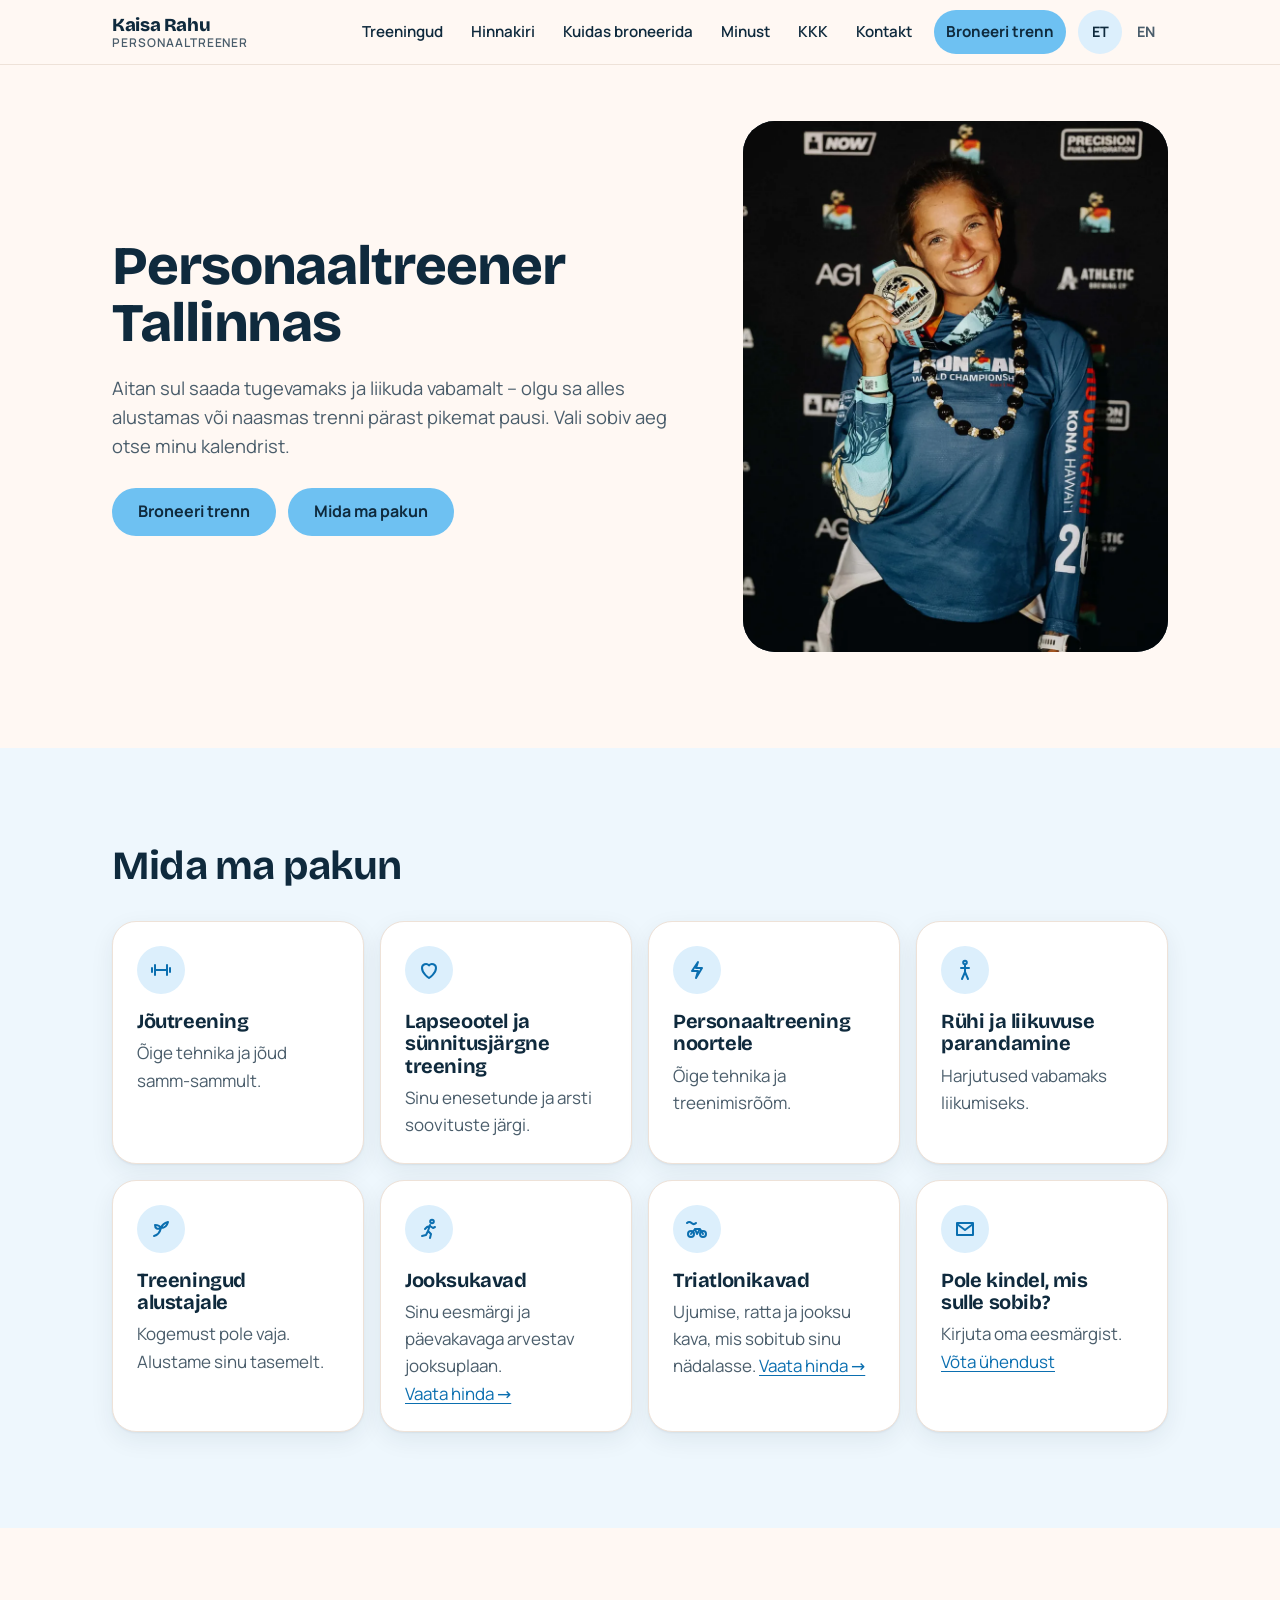
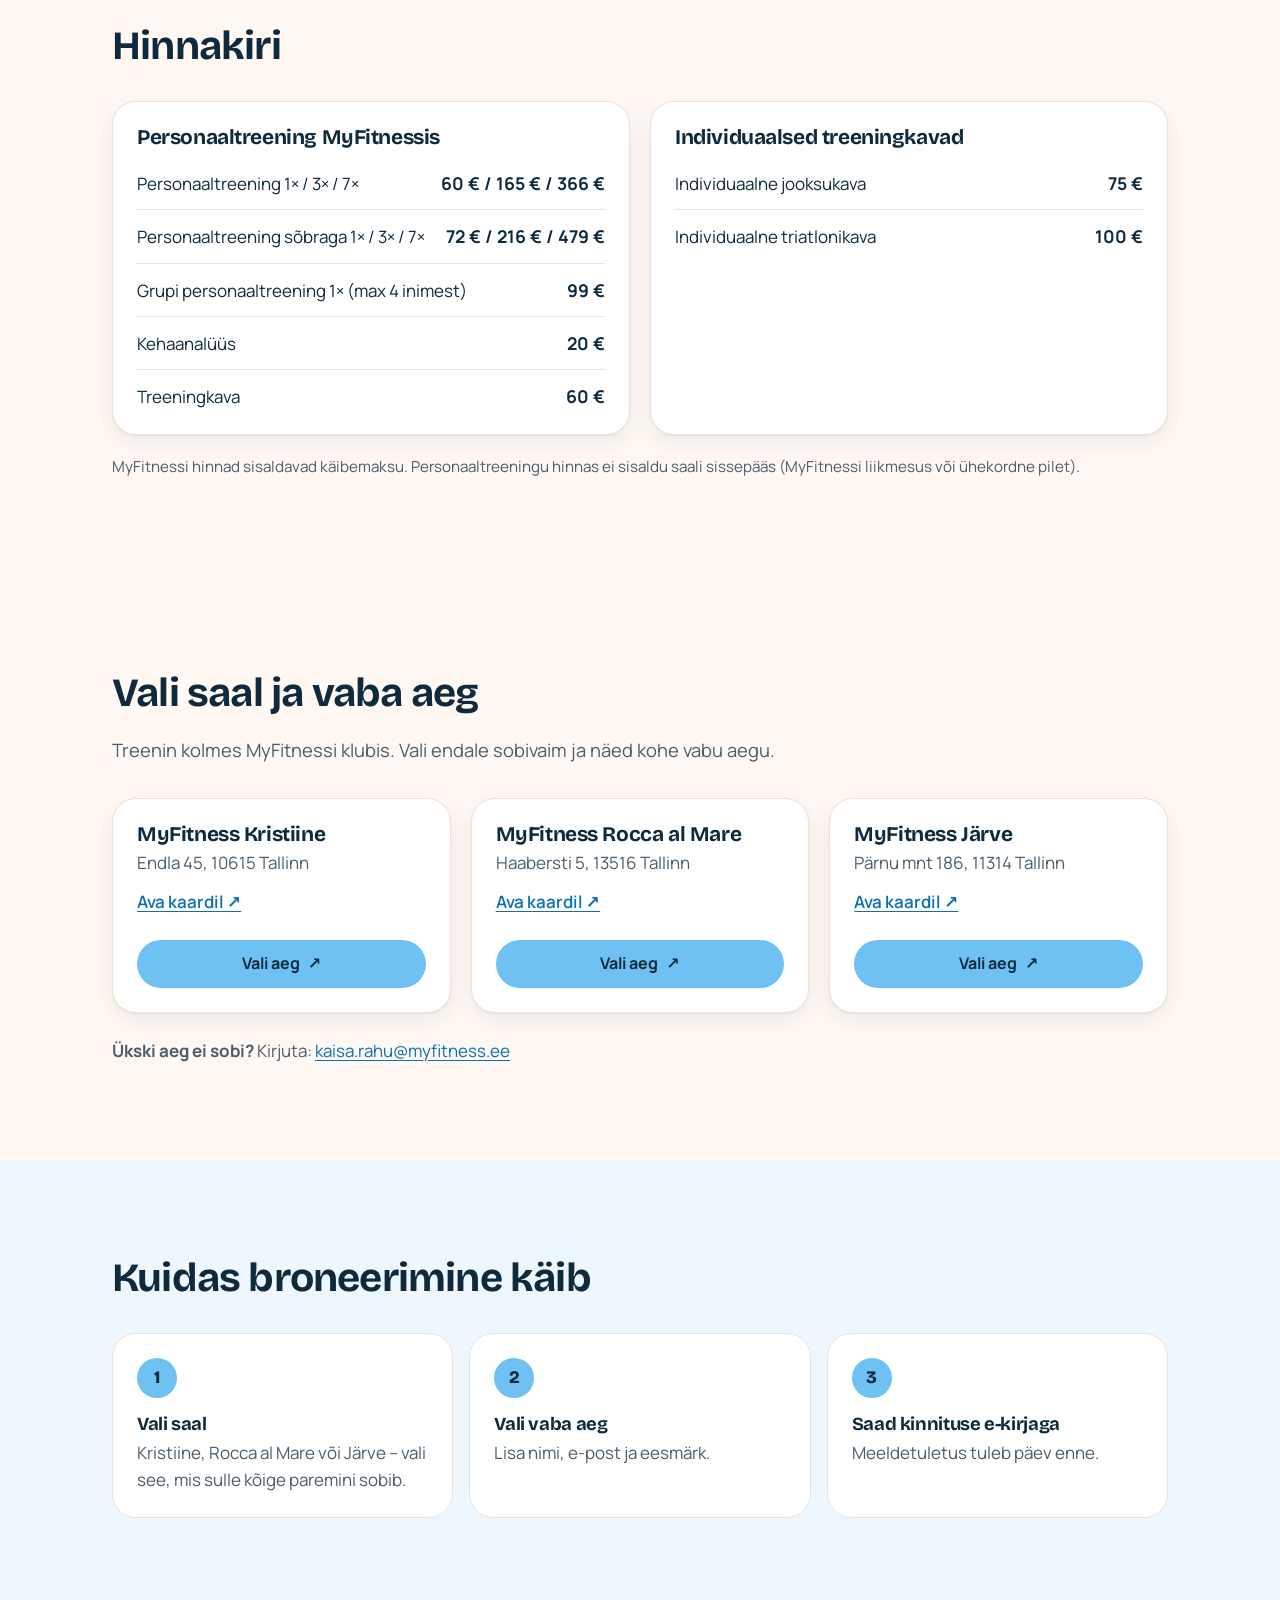
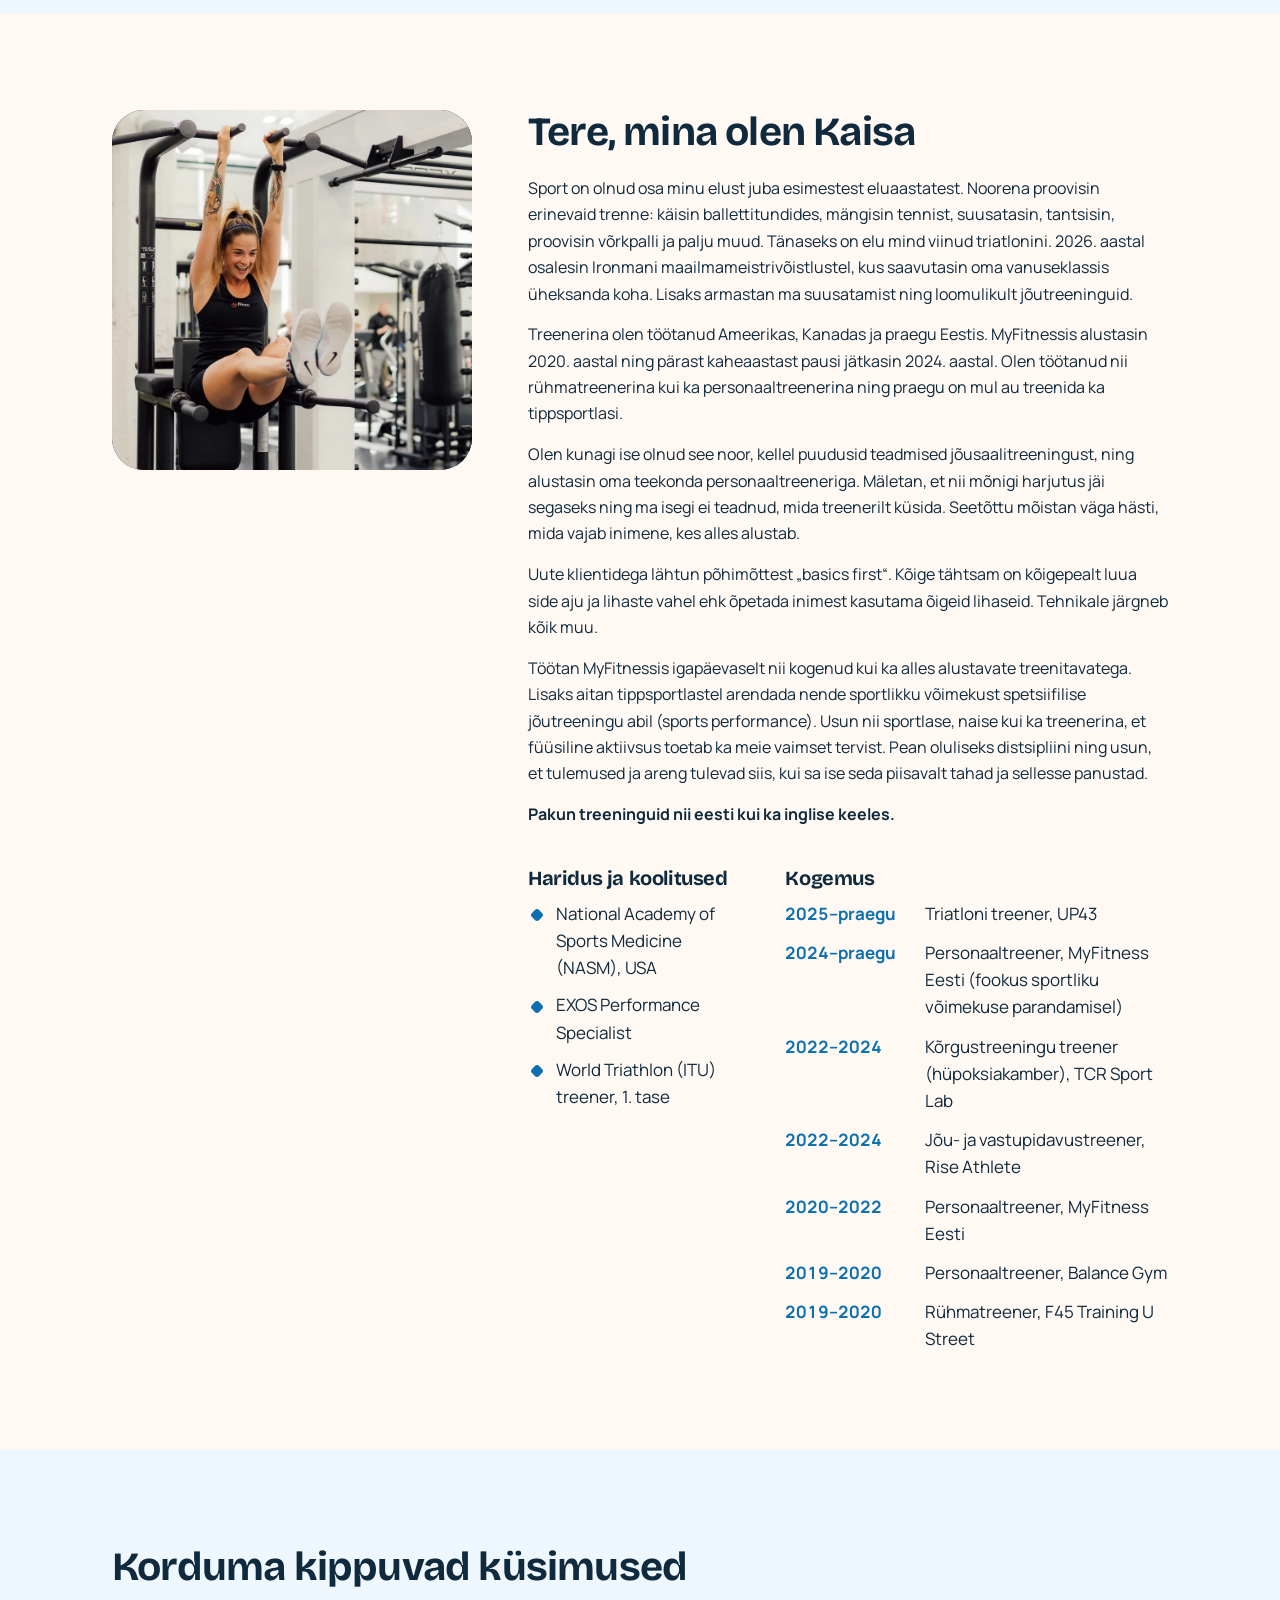
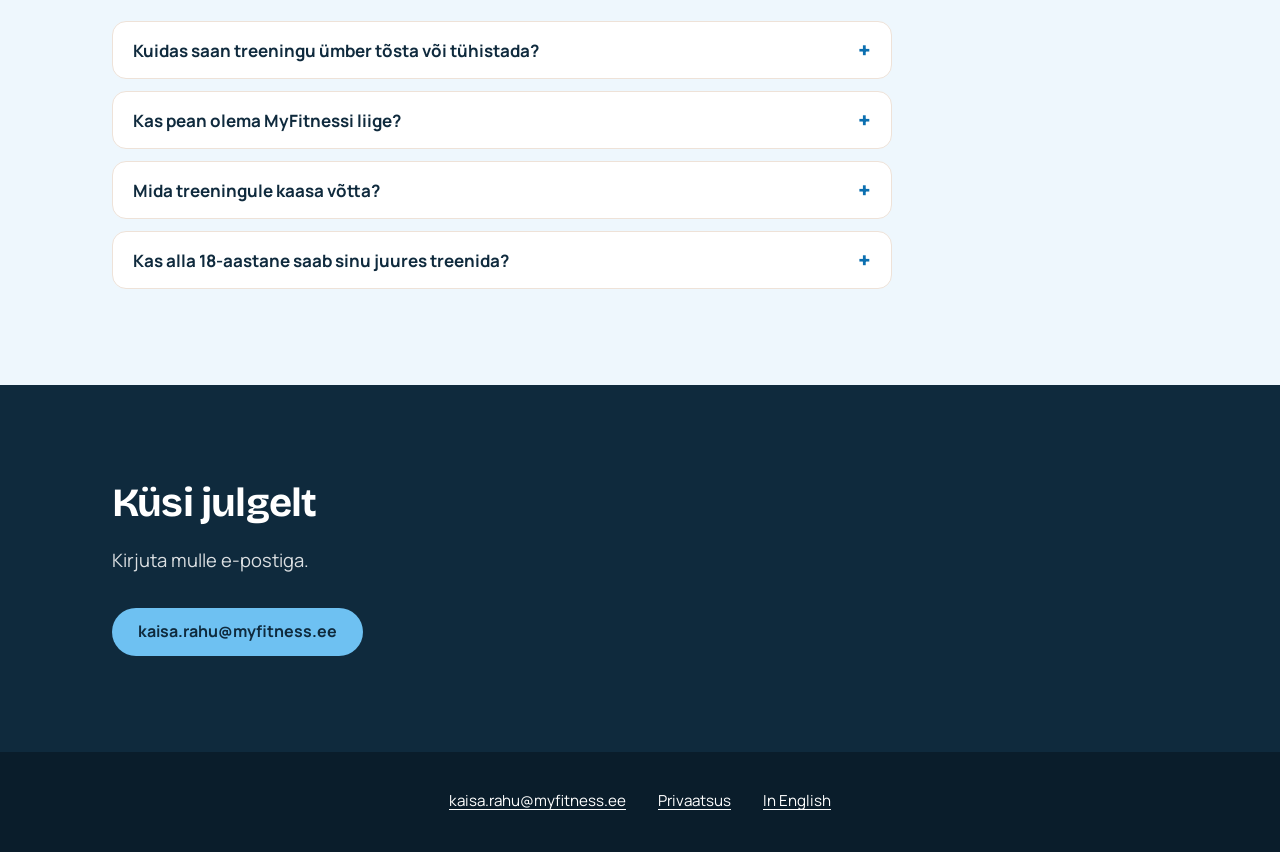
==== commit 3f161837: "About: Kaisa's full bio - Replace bio with Kaisa's final text (ET + EN), drop values paragraph and T" ====
--- a/index.html
+++ b/index.html
@@ -409,12 +409,14 @@
         <div class="photo-frame">
           <img src="assets/img/kaisa-about.webp" width="880" height="1100" alt="Kaisa Rahu jõusaalis" loading="lazy">
         </div>
-        <div>
+        <div class="about-bio">
           <h2 id="minust-title">Tere, mina olen Kaisa</h2>
-          <!-- TODO #1: bio adapted from Kaisa's text, awaiting her approval -->
-          <p>Olen juhendanud harrastajaid, liikumishuvilisi ja tippsportlasi alates 2019. aastast. Treeneritööd alustasin USAs rühma- ja personaaltreenerina.</p>
-          <p>Alates 2024. aastast olen keskendunud sellele, kuidas jõu- ja vastupidavustreeningu abil sportlikku võimekust parandada – nii harrastajatel kui tippsportlastel.</p>
-          <p class="about-values">Treenerina pean oluliseks mitmekülgsust, keha ja vaimu tasakaalu, avatud suhtlust ja pühendumust.</p>
+          <p>Sport on olnud osa minu elust juba esimestest eluaastatest. Noorena proovisin erinevaid trenne: käisin ballettitundides, mängisin tennist, suusatasin, tantsisin, proovisin võrkpalli ja palju muud. Tänaseks on elu mind viinud triatlonini. 2026. aastal osalesin Ironmani maailmameistrivõistlustel, kus saavutasin oma vanuseklassis üheksanda koha. Lisaks armastan ma suusatamist ning loomulikult jõutreeninguid.</p>
+          <p>Treenerina olen töötanud Ameerikas, Kanadas ja praegu Eestis. MyFitnessis alustasin 2020. aastal ning pärast kaheaastast pausi jätkasin 2024. aastal. Olen töötanud nii rühmatreenerina kui ka personaaltreenerina ning praegu on mul au treenida ka tippsportlasi.</p>
+          <p>Olen kunagi ise olnud see noor, kellel puudusid teadmised jõusaalitreeningust, ning alustasin oma teekonda personaaltreeneriga. Mäletan, et nii mõnigi harjutus jäi segaseks ning ma isegi ei teadnud, mida treenerilt küsida. Seetõttu mõistan väga hästi, mida vajab inimene, kes alles alustab.</p>
+          <p>Uute klientidega lähtun põhimõttest „basics first“. Kõige tähtsam on kõigepealt luua side aju ja lihaste vahel ehk õpetada inimest kasutama õigeid lihaseid. Tehnikale järgneb kõik muu.</p>
+          <p>Töötan MyFitnessis igapäevaselt nii kogenud kui ka alles alustavate treenitavatega. Lisaks aitan tippsportlastel arendada nende sportlikku võimekust spetsiifilise jõutreeningu abil (sports performance). Usun nii sportlase, naise kui ka treenerina, et füüsiline aktiivsus toetab ka meie vaimset tervist. Pean oluliseks distsipliini ning usun, et tulemused ja areng tulevad siis, kui sa ise seda piisavalt tahad ja sellesse panustad.</p>
+          <p><strong>Pakun treeninguid nii eesti kui ka inglise keeles.</strong></p>
         </div>
         <div class="about-details">
           <div>
--- a/assets/css/style.css
+++ b/assets/css/style.css
@@ -259,7 +259,8 @@
 /* ---------- About ---------- */
 .about-grid { display: grid; gap: 32px; }
 .about-grid .photo-frame { aspect-ratio: 1 / 1; max-width: 360px; margin: 0; }
-.about-values { color: var(--ink); font-weight: 600; border-left: 3px solid var(--accent-ink); padding-left: 14px; }
+.about-bio p { font-size: 1rem; line-height: 1.65; margin: 0 0 .9em; max-width: 65ch; }
+.about-bio p:last-child { margin-bottom: 0; }
 .about-list { list-style: none; display: grid; gap: 10px; margin-top: 8px; }
 .about-list li { padding-left: 28px; position: relative; }
 .about-list li::before { content: ""; position: absolute; left: 4px; top: .6em; width: 10px; height: 10px; border-radius: 3px; background: var(--accent-ink); transform: rotate(45deg); }
@@ -277,6 +278,11 @@
 @media (min-width: 900px) {
   .about-grid { grid-template-columns: 360px 1fr; gap: 40px 56px; align-items: start; }
   .about-details { grid-column: 1 / -1; }
+}
+/* Desktop: photo sticks at the top of its column while the long bio + details scroll past */
+@media (min-width: 1000px) {
+  .about-grid .photo-frame { grid-row: 1 / span 2; position: sticky; top: calc(var(--header-h) + 24px); }
+  .about-details { grid-column: 2; }
 }
 
 /* ---------- FAQ ---------- */
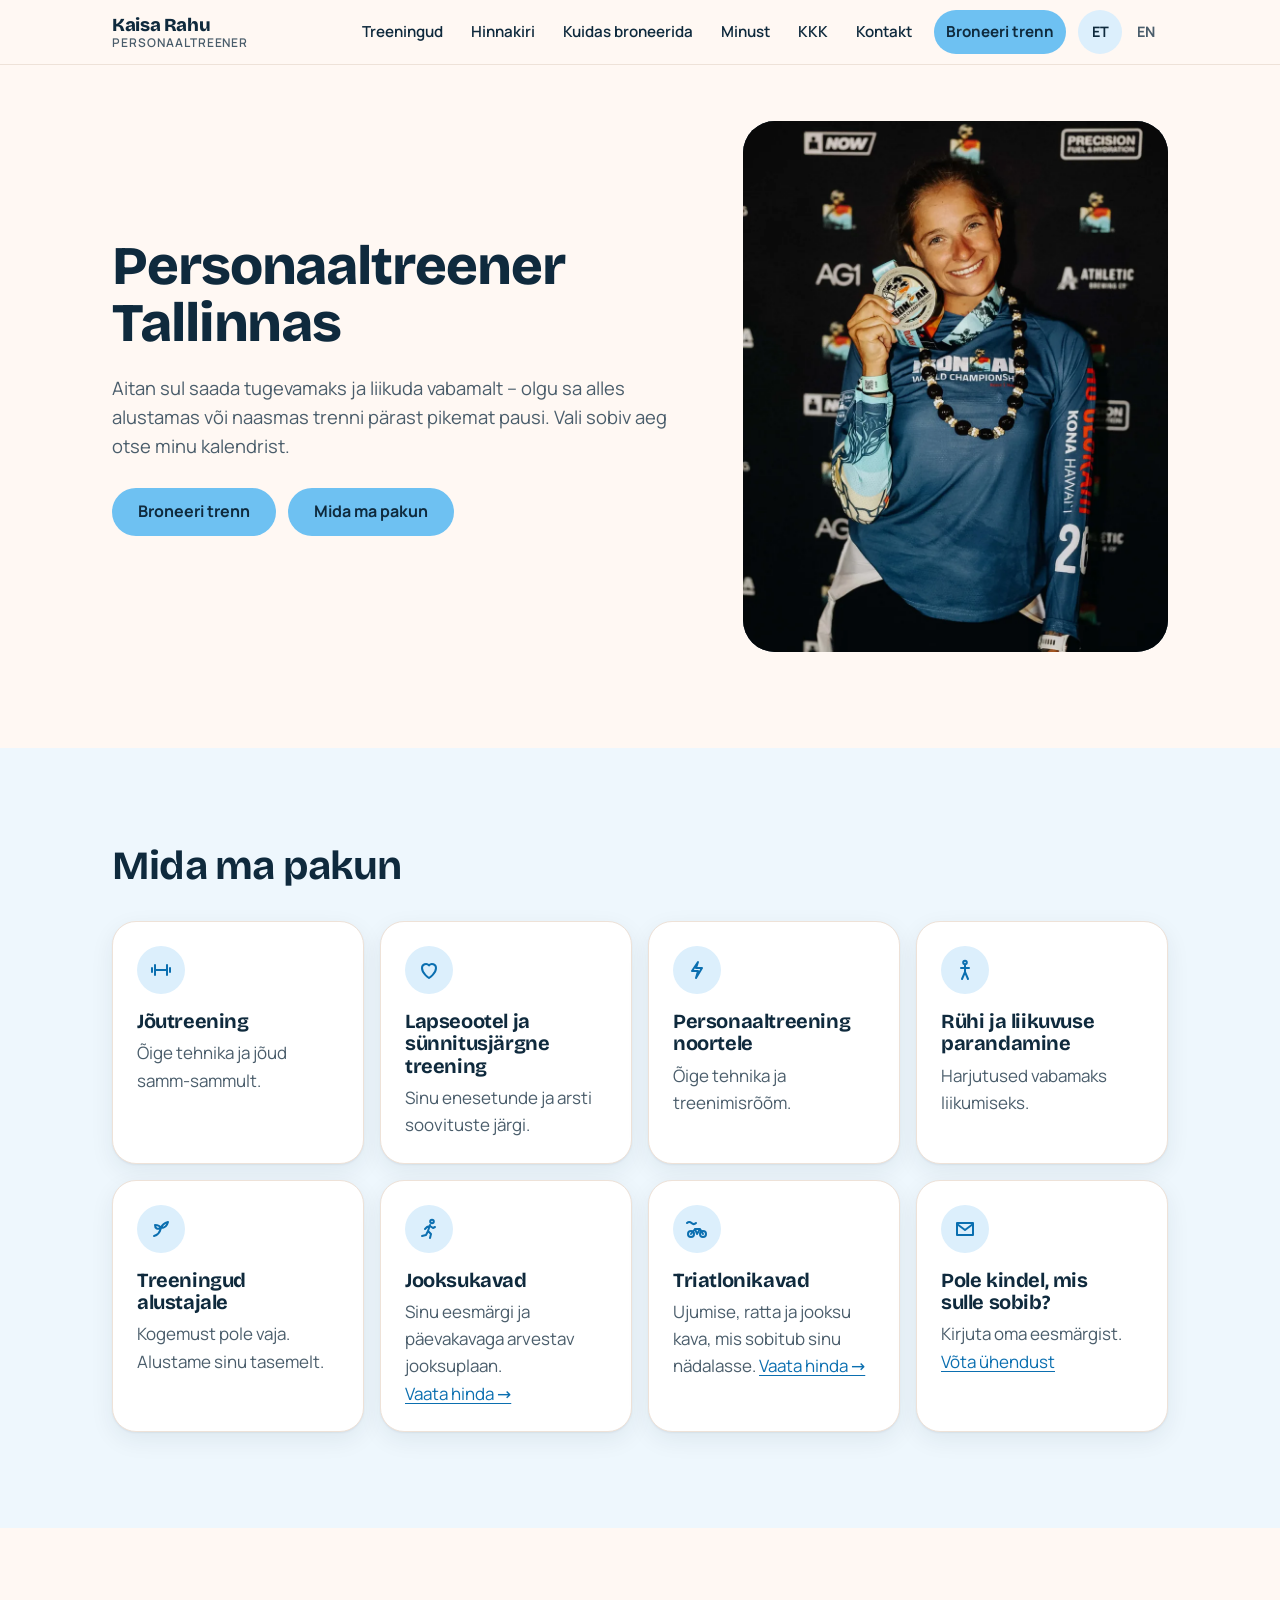
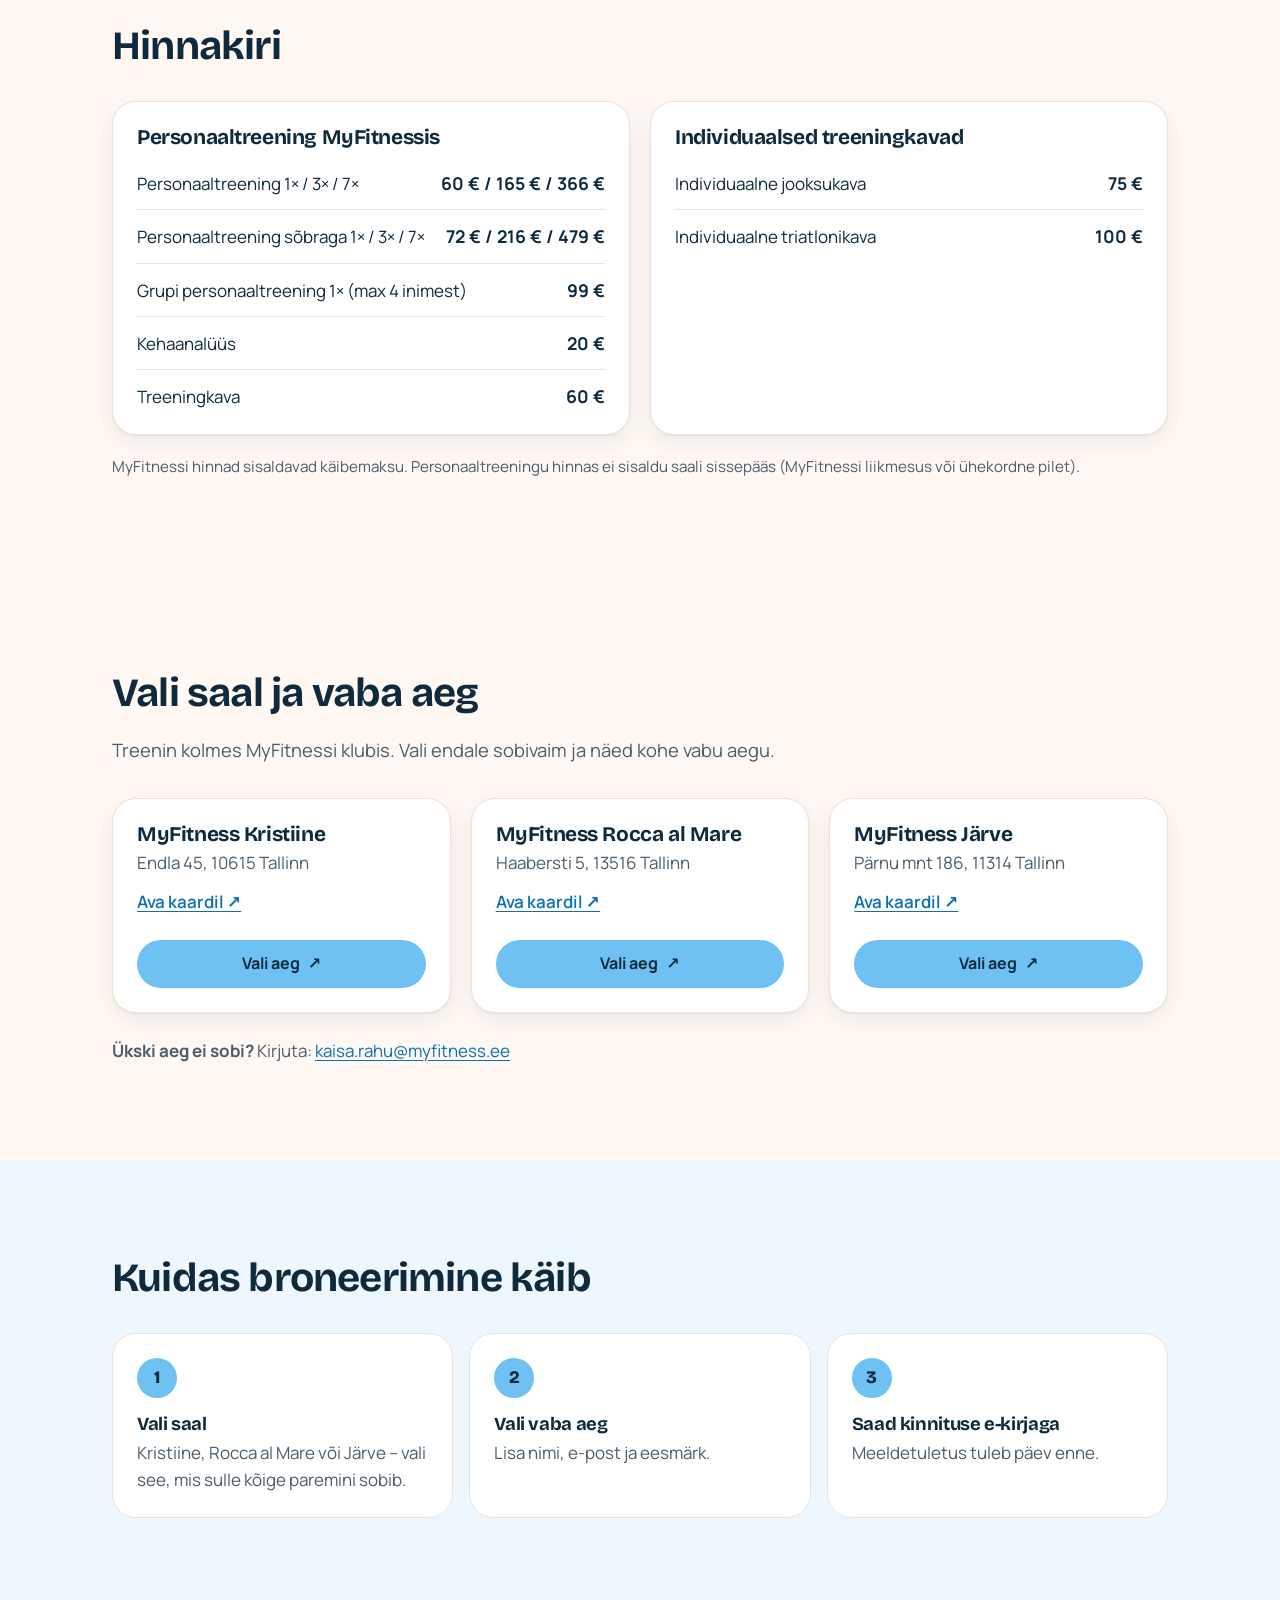
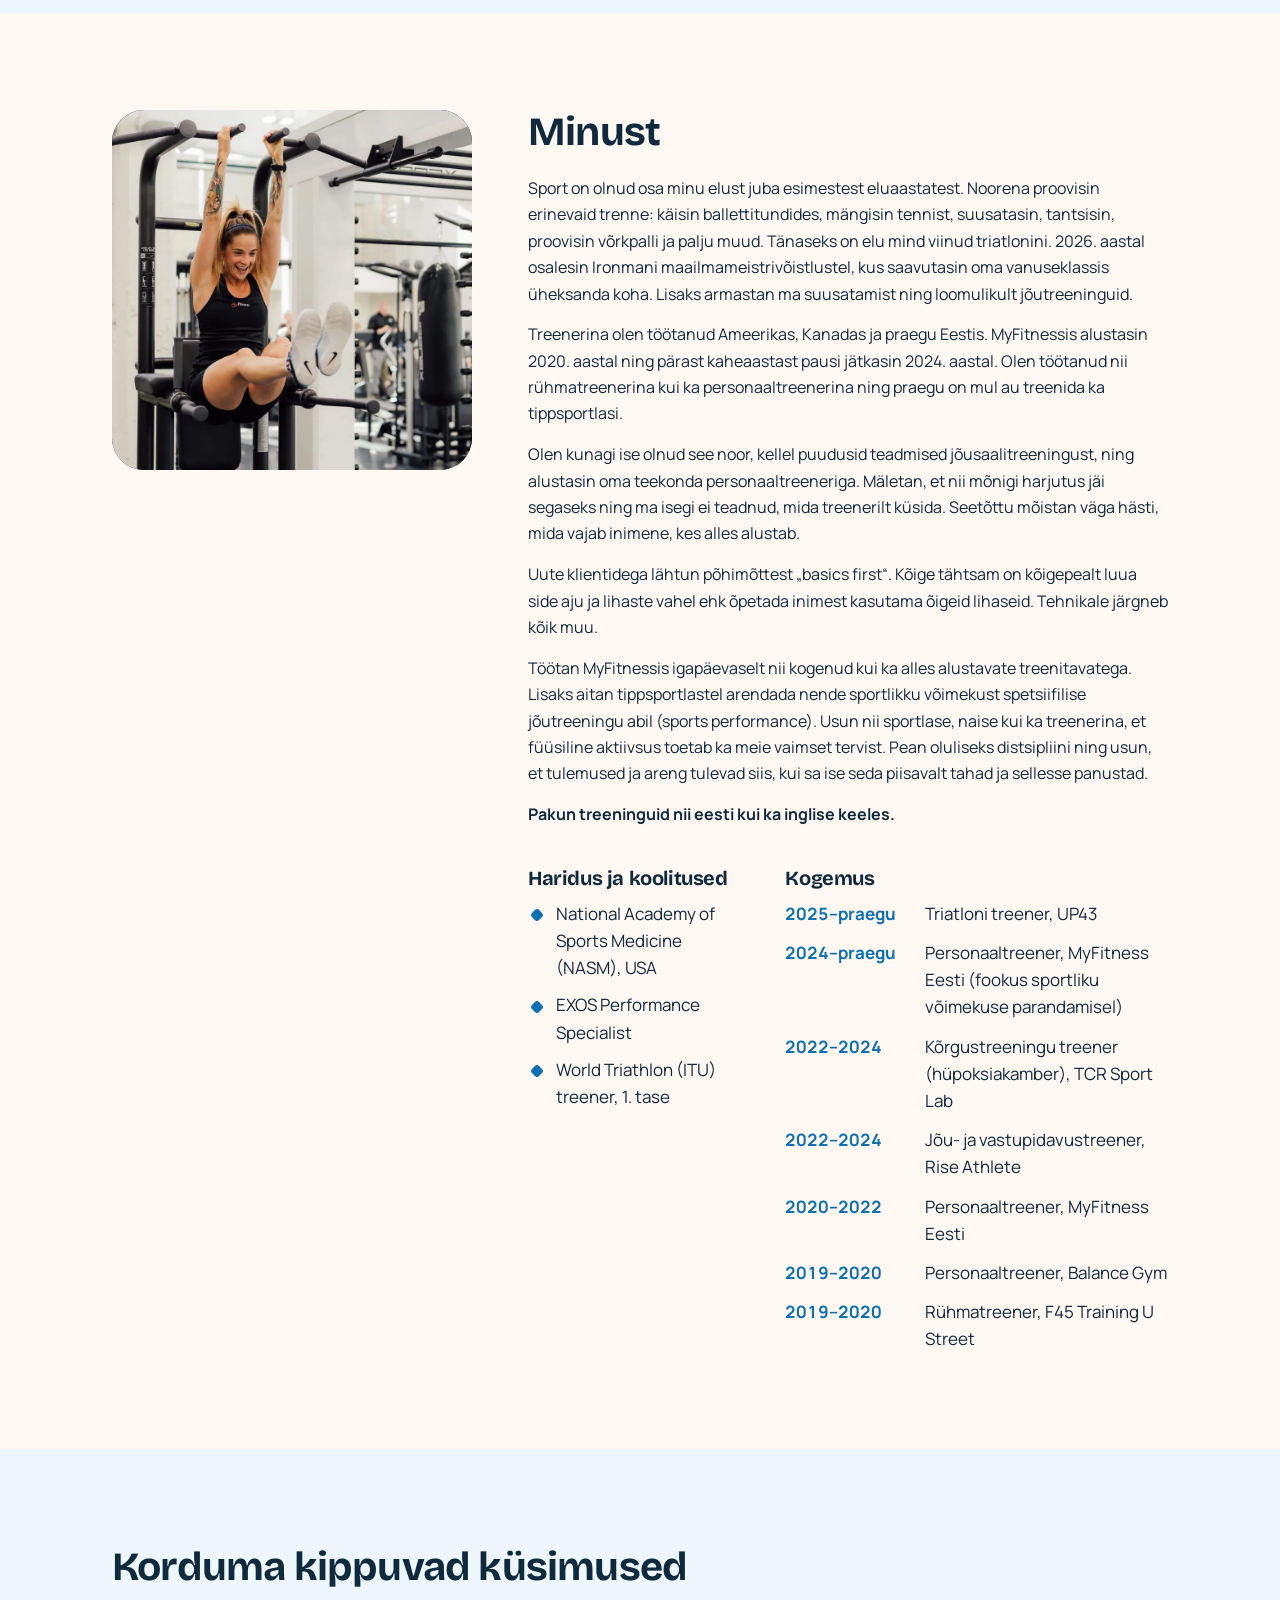
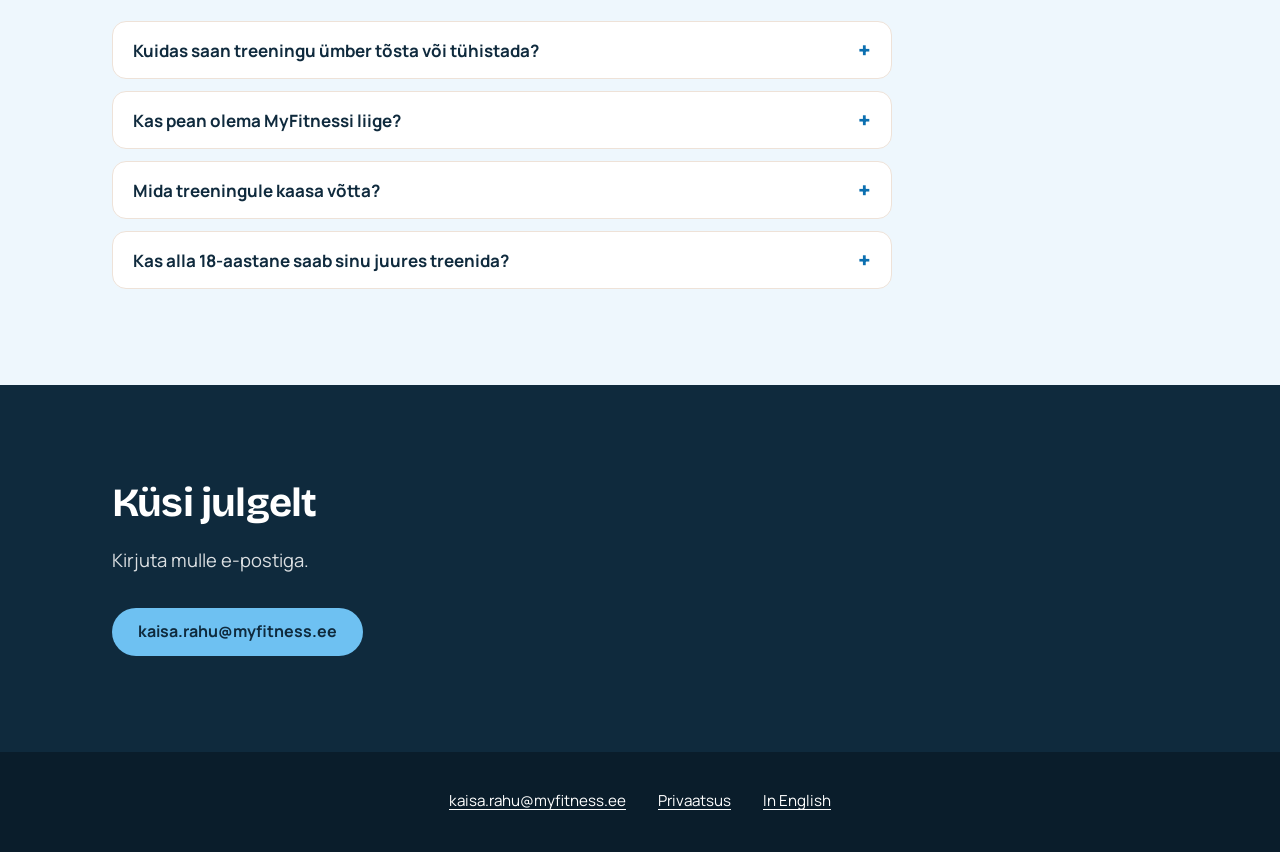
==== commit 2742b000: "About: heading 'Minust' Co-Authored-By: Claude Opus 5.5 <noreply@anthropic.com>" ====
--- a/index.html
+++ b/index.html
@@ -410,7 +410,7 @@
           <img src="assets/img/kaisa-about.webp" width="880" height="1100" alt="Kaisa Rahu jõusaalis" loading="lazy">
         </div>
         <div class="about-bio">
-          <h2 id="minust-title">Tere, mina olen Kaisa</h2>
+          <h2 id="minust-title">Minust</h2>
           <p>Sport on olnud osa minu elust juba esimestest eluaastatest. Noorena proovisin erinevaid trenne: käisin ballettitundides, mängisin tennist, suusatasin, tantsisin, proovisin võrkpalli ja palju muud. Tänaseks on elu mind viinud triatlonini. 2026. aastal osalesin Ironmani maailmameistrivõistlustel, kus saavutasin oma vanuseklassis üheksanda koha. Lisaks armastan ma suusatamist ning loomulikult jõutreeninguid.</p>
           <p>Treenerina olen töötanud Ameerikas, Kanadas ja praegu Eestis. MyFitnessis alustasin 2020. aastal ning pärast kaheaastast pausi jätkasin 2024. aastal. Olen töötanud nii rühmatreenerina kui ka personaaltreenerina ning praegu on mul au treenida ka tippsportlasi.</p>
           <p>Olen kunagi ise olnud see noor, kellel puudusid teadmised jõusaalitreeningust, ning alustasin oma teekonda personaaltreeneriga. Mäletan, et nii mõnigi harjutus jäi segaseks ning ma isegi ei teadnud, mida treenerilt küsida. Seetõttu mõistan väga hästi, mida vajab inimene, kes alles alustab.</p>
